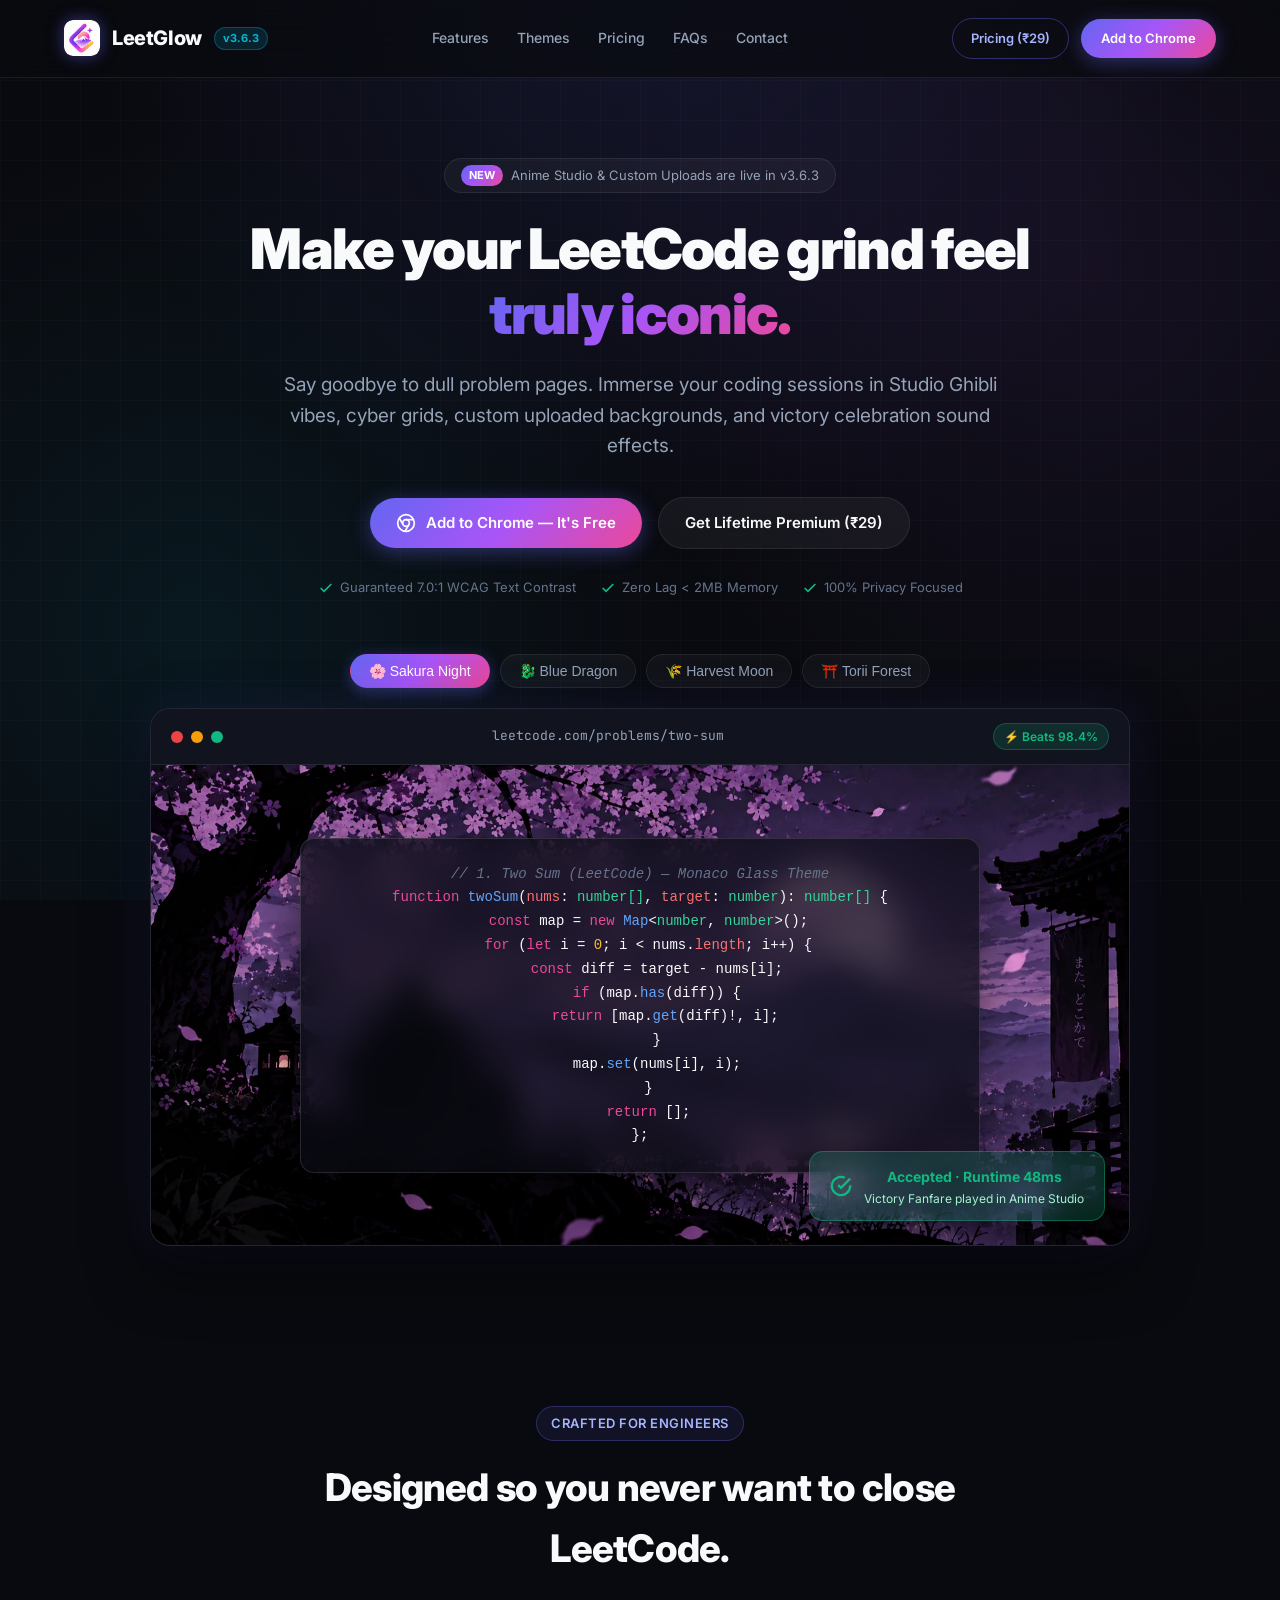
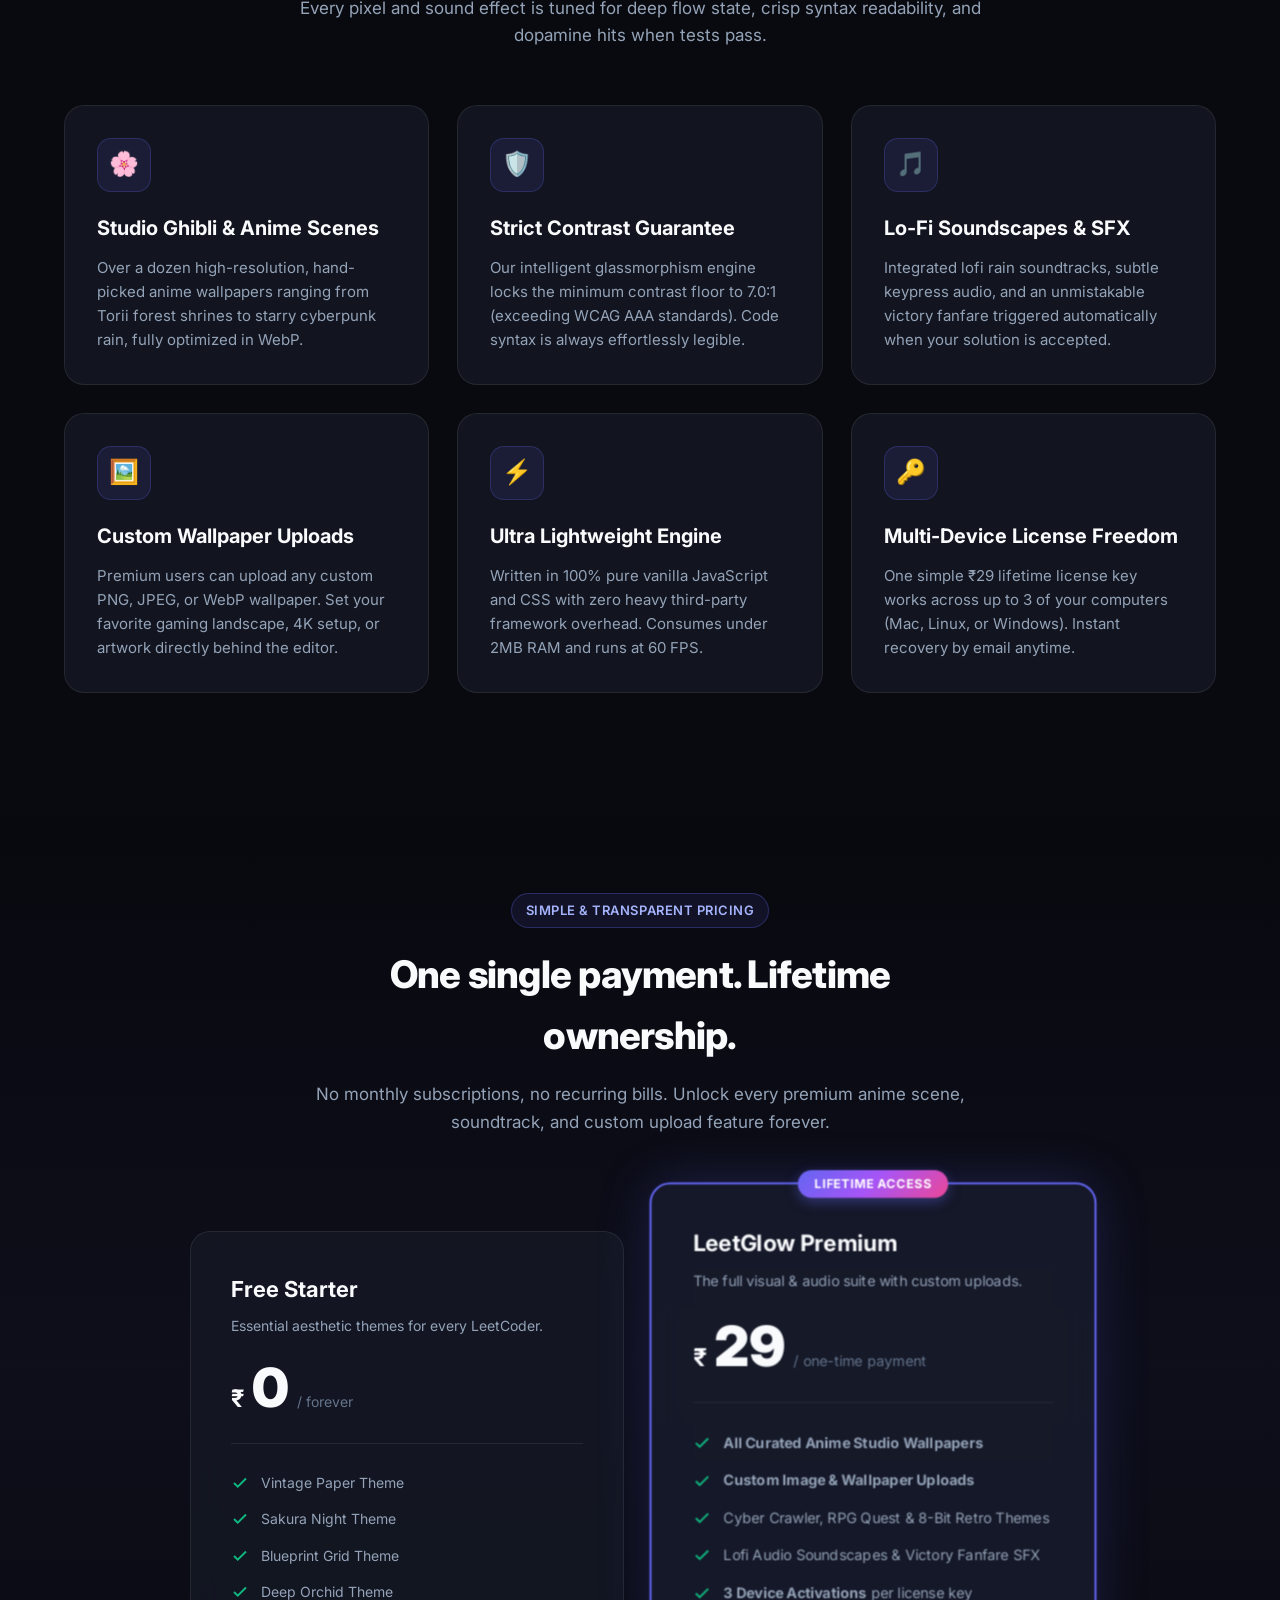
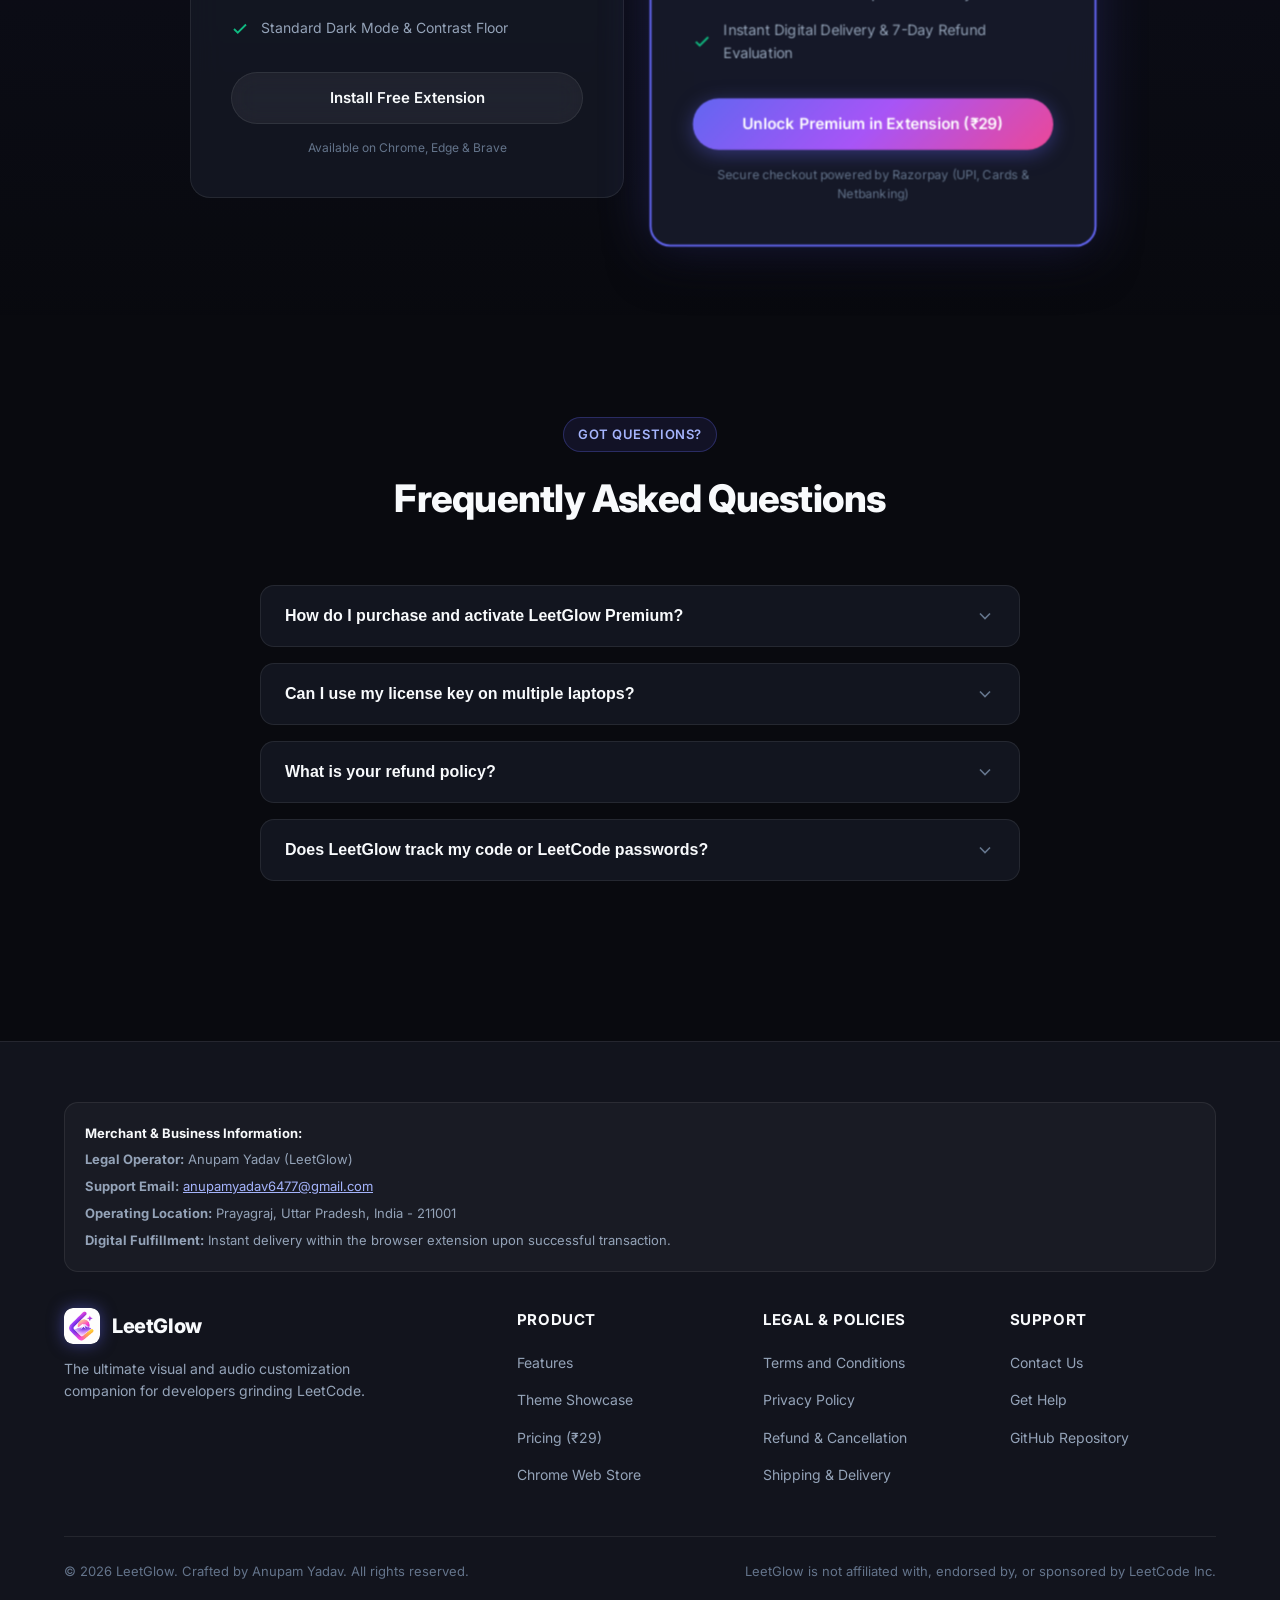
==== docs/index.html @ cf32027a "feat: add website landing page and legal policy documents for LeetGlow" ====
<!DOCTYPE html>
<html lang="en">
<head>
  <meta charset="UTF-8">
  <meta name="viewport" content="width=device-width, initial-scale=1.0">
  <title>LeetGlow — Custom Themes, Sound Effects & Backgrounds for LeetCode</title>
  <meta name="description" content="Transform your LeetCode problem solving with Studio Ghibli-inspired anime scenes, custom wallpapers, ambient lofi soundtracks, and victory celebration sound effects.">
  <meta name="keywords" content="LeetCode themes, LeetCode dark mode, LeetCode wallpapers, anime coding themes, LeetGlow">
  <link rel="icon" type="image/png" href="assets/icon128.png">
  <link rel="preconnect" href="https://fonts.googleapis.com">
  <link rel="preconnect" href="https://fonts.gstatic.com" crossorigin>
  <link href="https://fonts.googleapis.com/css2?family=Inter:wght@400;500;600;700;800;900&family=JetBrains+Mono:wght@400;500;600&display=swap" rel="stylesheet">
  <link rel="stylesheet" href="style.css">
</head>
<body>

  <!-- Navigation Bar -->
  <header class="navbar">
    <div class="container">
      <a href="index.html" class="nav-brand">
        <img src="assets/icon128.png" alt="LeetGlow Logo" class="nav-logo">
        <span class="nav-title">LeetGlow</span>
        <span class="nav-badge">v3.6.3</span>
      </a>

      <nav class="nav-links">
        <a href="#features" class="nav-link">Features</a>
        <a href="#themes" class="nav-link">Themes</a>
        <a href="#pricing" class="nav-link">Pricing</a>
        <a href="#faq" class="nav-link">FAQs</a>
        <a href="contact.html" class="nav-link">Contact</a>
      </nav>

      <div class="nav-actions">
        <a href="#pricing" class="btn btn-outline" style="padding: 9px 18px; font-size: 13px;">Pricing (₹29)</a>
        <a href="https://chrome.google.com/webstore" target="_blank" class="btn btn-primary" style="padding: 9px 20px; font-size: 13px;">Add to Chrome</a>
      </div>
    </div>
  </header>

  <!-- Hero Section -->
  <section class="hero">
    <div class="container">
      <div class="hero-pill">
        <span class="hero-pill-badge">NEW</span>
        <span>Anime Studio & Custom Uploads are live in v3.6.3</span>
      </div>

      <h1 class="hero-title">
        Make your LeetCode grind feel <span class="gradient-text">truly iconic.</span>
      </h1>

      <p class="hero-desc">
        Say goodbye to dull problem pages. Immerse your coding sessions in Studio Ghibli vibes, cyber grids, custom uploaded backgrounds, and victory celebration sound effects.
      </p>

      <div class="hero-cta">
        <a href="https://chrome.google.com/webstore" target="_blank" class="btn btn-primary">
          <svg width="20" height="20" viewBox="0 0 24 24" fill="none" stroke="currentColor" stroke-width="2"><circle cx="12" cy="12" r="10"/><circle cx="12" cy="12" r="4"/><line x1="21.17" y1="8" x2="12" y2="8"/><line x1="3.95" y1="6.06" x2="8.54" y2="14"/><line x1="10.88" y1="21.94" x2="15.46" y2="14"/></svg>
          Add to Chrome — It's Free
        </a>
        <a href="#pricing" class="btn btn-secondary">
          Get Lifetime Premium (₹29)
        </a>
      </div>

      <div class="hero-guarantee">
        <span>
          <svg width="16" height="16" viewBox="0 0 24 24" fill="none" stroke="currentColor" stroke-width="2.5"><polyline points="20 6 9 17 4 12"/></svg>
          Guaranteed 7.0:1 WCAG Text Contrast
        </span>
        <span>
          <svg width="16" height="16" viewBox="0 0 24 24" fill="none" stroke="currentColor" stroke-width="2.5"><polyline points="20 6 9 17 4 12"/></svg>
          Zero Lag &lt; 2MB Memory
        </span>
        <span>
          <svg width="16" height="16" viewBox="0 0 24 24" fill="none" stroke="currentColor" stroke-width="2.5"><polyline points="20 6 9 17 4 12"/></svg>
          100% Privacy Focused
        </span>
      </div>

      <!-- Interactive Mockup Preview -->
      <div class="preview-showcase" id="themes">
        <div class="preview-switcher">
          <button class="theme-pill-btn active" data-theme="sakura">🌸 Sakura Night</button>
          <button class="theme-pill-btn" data-theme="blue-dragon">🐉 Blue Dragon</button>
          <button class="theme-pill-btn" data-theme="harvest">🌾 Harvest Moon</button>
          <button class="theme-pill-btn" data-theme="torii">⛩️ Torii Forest</button>
        </div>

        <div class="preview-window">
          <div class="window-header">
            <div class="window-dots">
              <span class="window-dot dot-red"></span>
              <span class="window-dot dot-yellow"></span>
              <span class="window-dot dot-green"></span>
            </div>
            <div class="window-title">
              <span>leetcode.com/problems/two-sum</span>
            </div>
            <div class="window-badge">
              ⚡ Beats 98.4%
            </div>
          </div>

          <div class="window-stage" id="previewStage">
            <div class="window-glass-editor">
              <pre><code><span class="code-comment">// 1. Two Sum (LeetCode) — Monaco Glass Theme</span>
<span class="code-keyword">function</span> <span class="code-func">twoSum</span>(<span class="code-var">nums</span>: <span class="code-type">number[]</span>, <span class="code-var">target</span>: <span class="code-type">number</span>): <span class="code-type">number[]</span> {
  <span class="code-keyword">const</span> map = <span class="code-keyword">new</span> <span class="code-func">Map</span>&lt;<span class="code-type">number</span>, <span class="code-type">number</span>&gt;();
  <span class="code-keyword">for</span> (<span class="code-keyword">let</span> i = <span class="code-num">0</span>; i &lt; nums.<span class="code-var">length</span>; i++) {
    <span class="code-keyword">const</span> diff = target - nums[i];
    <span class="code-keyword">if</span> (map.<span class="code-func">has</span>(diff)) {
      <span class="code-keyword">return</span> [map.<span class="code-func">get</span>(diff)!, i];
    }
    map.<span class="code-func">set</span>(nums[i], i);
  }
  <span class="code-keyword">return</span> [];
};</code></pre>
            </div>

            <div class="submission-toast">
              <svg width="22" height="22" viewBox="0 0 24 24" fill="none" stroke="#10b981" stroke-width="2.5"><path d="M22 11.08V12a10 10 0 1 1-5.93-9.14"/><polyline points="22 4 12 14.01 9 11.01"/></svg>
              <div>
                <strong style="color: #10b981; font-size: 14px;">Accepted · Runtime 48ms</strong>
                <p style="font-size: 12px; color: #a7f3d0; margin: 0;">Victory Fanfare played in Anime Studio</p>
              </div>
            </div>
          </div>
        </div>
      </div>
    </div>
  </section>

  <!-- Features Grid -->
  <section class="features-section" id="features">
    <div class="container">
      <div class="section-header">
        <span class="section-tag">Crafted For Engineers</span>
        <h2 class="section-title">Designed so you never want to close LeetCode.</h2>
        <p class="section-subtitle">Every pixel and sound effect is tuned for deep flow state, crisp syntax readability, and dopamine hits when tests pass.</p>
      </div>

      <div class="features-grid">
        <div class="feature-card">
          <div class="feature-icon-wrapper">🌸</div>
          <h3 class="feature-title">Studio Ghibli & Anime Scenes</h3>
          <p class="feature-desc">Over a dozen high-resolution, hand-picked anime wallpapers ranging from Torii forest shrines to starry cyberpunk rain, fully optimized in WebP.</p>
        </div>

        <div class="feature-card">
          <div class="feature-icon-wrapper">🛡️</div>
          <h3 class="feature-title">Strict Contrast Guarantee</h3>
          <p class="feature-desc">Our intelligent glassmorphism engine locks the minimum contrast floor to 7.0:1 (exceeding WCAG AAA standards). Code syntax is always effortlessly legible.</p>
        </div>

        <div class="feature-card">
          <div class="feature-icon-wrapper">🎵</div>
          <h3 class="feature-title">Lo-Fi Soundscapes & SFX</h3>
          <p class="feature-desc">Integrated lofi rain soundtracks, subtle keypress audio, and an unmistakable victory fanfare triggered automatically when your solution is accepted.</p>
        </div>

        <div class="feature-card">
          <div class="feature-icon-wrapper">🖼️</div>
          <h3 class="feature-title">Custom Wallpaper Uploads</h3>
          <p class="feature-desc">Premium users can upload any custom PNG, JPEG, or WebP wallpaper. Set your favorite gaming landscape, 4K setup, or artwork directly behind the editor.</p>
        </div>

        <div class="feature-card">
          <div class="feature-icon-wrapper">⚡</div>
          <h3 class="feature-title">Ultra Lightweight Engine</h3>
          <p class="feature-desc">Written in 100% pure vanilla JavaScript and CSS with zero heavy third-party framework overhead. Consumes under 2MB RAM and runs at 60 FPS.</p>
        </div>

        <div class="feature-card">
          <div class="feature-icon-wrapper">🔑</div>
          <h3 class="feature-title">Multi-Device License Freedom</h3>
          <p class="feature-desc">One simple ₹29 lifetime license key works across up to 3 of your computers (Mac, Linux, or Windows). Instant recovery by email anytime.</p>
        </div>
      </div>
    </div>
  </section>

  <!-- Pricing Section (Razorpay Compliant) -->
  <section class="pricing-section" id="pricing">
    <div class="container">
      <div class="section-header">
        <span class="section-tag">Simple & Transparent Pricing</span>
        <h2 class="section-title">One single payment. Lifetime ownership.</h2>
        <p class="section-subtitle">No monthly subscriptions, no recurring bills. Unlock every premium anime scene, soundtrack, and custom upload feature forever.</p>
      </div>

      <div class="pricing-grid">
        <!-- Free Starter Card -->
        <div class="pricing-card">
          <h3 class="pricing-plan-name">Free Starter</h3>
          <p class="pricing-plan-desc">Essential aesthetic themes for every LeetCoder.</p>
          <div class="pricing-price-box">
            <span class="price-currency">₹</span>
            <span class="price-amount">0</span>
            <span class="price-period">/ forever</span>
          </div>

          <ul class="pricing-features-list">
            <li class="pricing-feature-item">
              <svg width="18" height="18" viewBox="0 0 24 24" fill="none" stroke="currentColor" stroke-width="2.5"><polyline points="20 6 9 17 4 12"/></svg>
              <span>Vintage Paper Theme</span>
            </li>
            <li class="pricing-feature-item">
              <svg width="18" height="18" viewBox="0 0 24 24" fill="none" stroke="currentColor" stroke-width="2.5"><polyline points="20 6 9 17 4 12"/></svg>
              <span>Sakura Night Theme</span>
            </li>
            <li class="pricing-feature-item">
              <svg width="18" height="18" viewBox="0 0 24 24" fill="none" stroke="currentColor" stroke-width="2.5"><polyline points="20 6 9 17 4 12"/></svg>
              <span>Blueprint Grid Theme</span>
            </li>
            <li class="pricing-feature-item">
              <svg width="18" height="18" viewBox="0 0 24 24" fill="none" stroke="currentColor" stroke-width="2.5"><polyline points="20 6 9 17 4 12"/></svg>
              <span>Deep Orchid Theme</span>
            </li>
            <li class="pricing-feature-item">
              <svg width="18" height="18" viewBox="0 0 24 24" fill="none" stroke="currentColor" stroke-width="2.5"><polyline points="20 6 9 17 4 12"/></svg>
              <span>Standard Dark Mode & Contrast Floor</span>
            </li>
          </ul>

          <a href="https://chrome.google.com/webstore" target="_blank" class="btn btn-secondary">Install Free Extension</a>
          <p class="pricing-micro-note">Available on Chrome, Edge & Brave</p>
        </div>

        <!-- Premium Lifetime Card -->
        <div class="pricing-card featured">
          <span class="pricing-badge">LIFETIME ACCESS</span>
          <h3 class="pricing-plan-name">LeetGlow Premium</h3>
          <p class="pricing-plan-desc">The full visual & audio suite with custom uploads.</p>
          <div class="pricing-price-box">
            <span class="price-currency">₹</span>
            <span class="price-amount">29</span>
            <span class="price-period">/ one-time payment</span>
          </div>

          <ul class="pricing-features-list">
            <li class="pricing-feature-item">
              <svg width="18" height="18" viewBox="0 0 24 24" fill="none" stroke="currentColor" stroke-width="2.5"><polyline points="20 6 9 17 4 12"/></svg>
              <span><strong>All Curated Anime Studio Wallpapers</strong></span>
            </li>
            <li class="pricing-feature-item">
              <svg width="18" height="18" viewBox="0 0 24 24" fill="none" stroke="currentColor" stroke-width="2.5"><polyline points="20 6 9 17 4 12"/></svg>
              <span><strong>Custom Image & Wallpaper Uploads</strong></span>
            </li>
            <li class="pricing-feature-item">
              <svg width="18" height="18" viewBox="0 0 24 24" fill="none" stroke="currentColor" stroke-width="2.5"><polyline points="20 6 9 17 4 12"/></svg>
              <span>Cyber Crawler, RPG Quest & 8-Bit Retro Themes</span>
            </li>
            <li class="pricing-feature-item">
              <svg width="18" height="18" viewBox="0 0 24 24" fill="none" stroke="currentColor" stroke-width="2.5"><polyline points="20 6 9 17 4 12"/></svg>
              <span>Lofi Audio Soundscapes & Victory Fanfare SFX</span>
            </li>
            <li class="pricing-feature-item">
              <svg width="18" height="18" viewBox="0 0 24 24" fill="none" stroke="currentColor" stroke-width="2.5"><polyline points="20 6 9 17 4 12"/></svg>
              <span><strong>3 Device Activations</strong> per license key</span>
            </li>
            <li class="pricing-feature-item">
              <svg width="18" height="18" viewBox="0 0 24 24" fill="none" stroke="currentColor" stroke-width="2.5"><polyline points="20 6 9 17 4 12"/></svg>
              <span>Instant Digital Delivery & 7-Day Refund Evaluation</span>
            </li>
          </ul>

          <a href="https://chrome.google.com/webstore" target="_blank" class="btn btn-primary">
            Unlock Premium in Extension (₹29)
          </a>
          <p class="pricing-micro-note">Secure checkout powered by Razorpay (UPI, Cards & Netbanking)</p>
        </div>
      </div>
    </div>
  </section>

  <!-- FAQ Section -->
  <section class="faq-section" id="faq">
    <div class="container">
      <div class="section-header">
        <span class="section-tag">Got Questions?</span>
        <h2 class="section-title">Frequently Asked Questions</h2>
      </div>

      <div class="faq-list">
        <div class="faq-item">
          <button class="faq-question">
            <span>How do I purchase and activate LeetGlow Premium?</span>
            <svg class="faq-icon" width="20" height="20" viewBox="0 0 24 24" fill="none" stroke="currentColor" stroke-width="2"><polyline points="6 9 12 15 18 9"/></svg>
          </button>
          <div class="faq-answer">
            Simply install the free extension from the Chrome Web Store. Open the LeetGlow side panel on any LeetCode problem, click on Anime Studio or any locked wallpaper, and choose "Get Premium Access". You will complete a secure ₹29 Razorpay payment (UPI/Card) and your features will unlock instantly.
          </div>
        </div>

        <div class="faq-item">
          <button class="faq-question">
            <span>Can I use my license key on multiple laptops?</span>
            <svg class="faq-icon" width="20" height="20" viewBox="0 0 24 24" fill="none" stroke="currentColor" stroke-width="2"><polyline points="6 9 12 15 18 9"/></svg>
          </button>
          <div class="faq-answer">
            Yes! Every LeetGlow Premium license key is valid for up to 3 distinct devices (e.g., your personal MacBook, work laptop, and desktop computer). Enter your 16-character license key in the side panel to activate it immediately.
          </div>
        </div>

        <div class="faq-item">
          <button class="faq-question">
            <span>What is your refund policy?</span>
            <svg class="faq-icon" width="20" height="20" viewBox="0 0 24 24" fill="none" stroke="currentColor" stroke-width="2"><polyline points="6 9 12 15 18 9"/></svg>
          </button>
          <div class="faq-answer">
            Because LeetGlow delivers digital software access immediately upon purchase, sales are generally final. However, if you experience any technical bugs or verification issues that our team cannot resolve, we offer a 7-day refund evaluation window. Just email anupamyadav6477@gmail.com with your payment reference.
          </div>
        </div>

        <div class="faq-item">
          <button class="faq-question">
            <span>Does LeetGlow track my code or LeetCode passwords?</span>
            <svg class="faq-icon" width="20" height="20" viewBox="0 0 24 24" fill="none" stroke="currentColor" stroke-width="2"><polyline points="6 9 12 15 18 9"/></svg>
          </button>
          <div class="faq-answer">
            Never. LeetGlow operates with strict data minimization. We do not read, transmit, or record your code submissions, passwords, or personal browsing history. Your preferences and custom wallpapers stay strictly inside your local browser storage.
          </div>
        </div>
      </div>
    </div>
  </section>

  <!-- Footer (Razorpay & Legal Compliance) -->
  <footer class="footer">
    <div class="container">
      <!-- Merchant Information Box for Razorpay Inspection -->
      <div class="footer-merchant-box">
        <strong style="color: #f8fafc;">Merchant & Business Information:</strong>
        <span><strong>Legal Operator:</strong> Anupam Yadav (LeetGlow)</span>
        <span><strong>Support Email:</strong> <a href="mailto:anupamyadav6477@gmail.com" style="color: #a5b4fc;">anupamyadav6477@gmail.com</a></span>
        <span><strong>Operating Location:</strong> Prayagraj, Uttar Pradesh, India - 211001</span>
        <span><strong>Digital Fulfillment:</strong> Instant delivery within the browser extension upon successful transaction.</span>
      </div>

      <div class="footer-top">
        <div class="footer-brand">
          <div class="nav-brand">
            <img src="assets/icon128.png" alt="LeetGlow Logo" class="nav-logo">
            <span class="nav-title">LeetGlow</span>
          </div>
          <p>The ultimate visual and audio customization companion for developers grinding LeetCode.</p>
        </div>

        <div>
          <h4 class="footer-heading">Product</h4>
          <ul class="footer-links">
            <li><a href="#features" class="footer-link">Features</a></li>
            <li><a href="#themes" class="footer-link">Theme Showcase</a></li>
            <li><a href="#pricing" class="footer-link">Pricing (₹29)</a></li>
            <li><a href="https://chrome.google.com/webstore" class="footer-link" target="_blank">Chrome Web Store</a></li>
          </ul>
        </div>

        <div>
          <h4 class="footer-heading">Legal & Policies</h4>
          <ul class="footer-links">
            <li><a href="terms.html" class="footer-link">Terms and Conditions</a></li>
            <li><a href="privacy.html" class="footer-link">Privacy Policy</a></li>
            <li><a href="refunds.html" class="footer-link">Refund & Cancellation</a></li>
            <li><a href="refunds.html#shipping" class="footer-link">Shipping & Delivery</a></li>
          </ul>
        </div>

        <div>
          <h4 class="footer-heading">Support</h4>
          <ul class="footer-links">
            <li><a href="contact.html" class="footer-link">Contact Us</a></li>
            <li><a href="mailto:anupamyadav6477@gmail.com" class="footer-link">Get Help</a></li>
            <li><a href="https://github.com/the-insane-iconic/LeetGlow" class="footer-link" target="_blank">GitHub Repository</a></li>
          </ul>
        </div>
      </div>

      <div class="footer-bottom">
        <span>© 2026 LeetGlow. Crafted by Anupam Yadav. All rights reserved.</span>
        <span>LeetGlow is not affiliated with, endorsed by, or sponsored by LeetCode Inc.</span>
      </div>
    </div>
  </footer>

  <script src="script.js"></script>
</body>
</html>
---- docs/style.css ----
/* =============================================================================
   LeetGlow Official Landing Page Stylesheet
   Modern, ultra-premium dark aesthetic with glassmorphism and ambient glow
   ============================================================================= */

:root {
  --bg-primary: #090a0f;
  --bg-secondary: #12141d;
  --bg-card: rgba(22, 26, 38, 0.75);
  --bg-card-hover: rgba(28, 33, 49, 0.9);
  --bg-glass: rgba(18, 21, 32, 0.65);

  --border-subtle: rgba(255, 255, 255, 0.08);
  --border-hover: rgba(255, 255, 255, 0.2);
  --border-accent: rgba(99, 102, 241, 0.35);

  --accent-primary: #6366f1;
  --accent-primary-hover: #4f46e5;
  --accent-gradient: linear-gradient(135deg, #6366f1 0%, #a855f7 50%, #ec4899 100%);
  --accent-glow: 0 0 40px rgba(99, 102, 241, 0.35);

  --cyan-primary: #06b6d4;
  --emerald-primary: #10b981;
  --amber-primary: #f59e0b;

  --text-primary: #f8fafc;
  --text-secondary: #94a3b8;
  --text-muted: #64748b;

  --font-sans: 'Inter', -apple-system, BlinkMacSystemFont, "Segoe UI", Roboto, sans-serif;
  --font-mono: 'JetBrains Mono', ui-monospace, SFMono-Regular, Menlo, Monaco, monospace;

  --container-max: 1200px;
  --radius-sm: 8px;
  --radius-md: 14px;
  --radius-lg: 20px;
  --radius-pill: 9999px;
  --transition-smooth: all 0.25s cubic-bezier(0.16, 1, 0.3, 1);
}

/* Reset & Base */
*, *::before, *::after {
  box-sizing: border-box;
  margin: 0;
  padding: 0;
}

html {
  scroll-behavior: smooth;
  font-family: var(--font-sans);
  background-color: var(--bg-primary);
  color: var(--text-primary);
  line-height: 1.6;
  -webkit-font-smoothing: antialiased;
}

body {
  overflow-x: hidden;
  min-height: 100vh;
  position: relative;
  background-image: 
    radial-gradient(circle at 50% 0%, rgba(99, 102, 241, 0.12) 0%, transparent 50%),
    radial-gradient(circle at 85% 30%, rgba(168, 85, 247, 0.08) 0%, transparent 40%),
    radial-gradient(circle at 15% 70%, rgba(6, 182, 212, 0.08) 0%, transparent 40%);
  background-attachment: fixed;
}

/* Background grid noise */
body::before {
  content: "";
  position: fixed;
  inset: 0;
  background-image: 
    linear-gradient(rgba(255, 255, 255, 0.02) 1px, transparent 1px),
    linear-gradient(90deg, rgba(255, 255, 255, 0.02) 1px, transparent 1px);
  background-size: 40px 40px;
  pointer-events: none;
  z-index: 0;
}

.container {
  width: 100%;
  max-width: var(--container-max);
  margin-left: auto;
  margin-right: auto;
  padding-left: 24px;
  padding-right: 24px;
  position: relative;
  z-index: 1;
}

/* Typography Helpers */
.gradient-text {
  background: var(--accent-gradient);
  -webkit-background-clip: text;
  -webkit-text-fill-color: transparent;
  display: inline-block;
}

.section-tag {
  display: inline-flex;
  align-items: center;
  gap: 8px;
  padding: 6px 14px;
  border-radius: var(--radius-pill);
  background: rgba(99, 102, 241, 0.1);
  border: 1px solid rgba(99, 102, 241, 0.3);
  font-size: 13px;
  font-weight: 600;
  color: #a5b4fc;
  letter-spacing: 0.04em;
  text-transform: uppercase;
  margin-bottom: 16px;
}

.section-header {
  text-align: center;
  max-width: 700px;
  margin: 0 auto 56px auto;
}

.section-title {
  font-size: 38px;
  font-weight: 800;
  letter-spacing: -0.02em;
  margin-bottom: 16px;
  color: var(--text-primary);
}

.section-subtitle {
  font-size: 17px;
  color: var(--text-secondary);
  line-height: 1.6;
}

/* Buttons */
.btn {
  display: inline-flex;
  align-items: center;
  justify-content: center;
  gap: 10px;
  padding: 13px 26px;
  font-size: 15px;
  font-weight: 600;
  border-radius: var(--radius-pill);
  text-decoration: none;
  cursor: pointer;
  transition: var(--transition-smooth);
  border: none;
  white-space: nowrap;
}

.btn-primary {
  background: var(--accent-gradient);
  color: #ffffff;
  box-shadow: 0 4px 20px rgba(99, 102, 241, 0.4);
}

.btn-primary:hover {
  transform: translateY(-2px);
  box-shadow: 0 8px 30px rgba(99, 102, 241, 0.6);
}

.btn-secondary {
  background: rgba(255, 255, 255, 0.05);
  color: var(--text-primary);
  border: 1px solid var(--border-subtle);
  backdrop-filter: blur(12px);
}

.btn-secondary:hover {
  background: rgba(255, 255, 255, 0.1);
  border-color: var(--border-hover);
  transform: translateY(-2px);
}

.btn-outline {
  background: transparent;
  color: #a5b4fc;
  border: 1px solid rgba(99, 102, 241, 0.4);
}

.btn-outline:hover {
  background: rgba(99, 102, 241, 0.12);
  border-color: var(--accent-primary);
}

/* =============================================================================
   Navbar
   ============================================================================= */
.navbar {
  position: sticky;
  top: 0;
  width: 100%;
  z-index: 100;
  padding: 18px 0;
  background: rgba(9, 10, 15, 0.7);
  backdrop-filter: blur(18px);
  border-bottom: 1px solid var(--border-subtle);
  transition: var(--transition-smooth);
}

.navbar .container {
  display: flex;
  align-items: center;
  justify-content: space-between;
}

.nav-brand {
  display: flex;
  align-items: center;
  gap: 12px;
  text-decoration: none;
}

.nav-logo {
  width: 36px;
  height: 36px;
  border-radius: 9px;
  object-fit: cover;
  box-shadow: 0 0 16px rgba(99, 102, 241, 0.5);
}

.nav-title {
  font-size: 20px;
  font-weight: 800;
  color: var(--text-primary);
  letter-spacing: -0.02em;
}

.nav-badge {
  font-size: 11px;
  font-weight: 700;
  padding: 2px 8px;
  border-radius: var(--radius-pill);
  background: rgba(6, 182, 212, 0.15);
  color: var(--cyan-primary);
  border: 1px solid rgba(6, 182, 212, 0.3);
}

.nav-links {
  display: flex;
  align-items: center;
  gap: 28px;
  list-style: none;
}

.nav-link {
  color: var(--text-secondary);
  text-decoration: none;
  font-size: 14px;
  font-weight: 500;
  transition: var(--transition-smooth);
}

.nav-link:hover {
  color: var(--text-primary);
}

.nav-actions {
  display: flex;
  align-items: center;
  gap: 12px;
}

/* =============================================================================
   Hero Section
   ============================================================================= */
.hero {
  padding: 80px 0 60px 0;
  text-align: center;
  position: relative;
}

.hero-pill {
  display: inline-flex;
  align-items: center;
  gap: 8px;
  padding: 6px 16px;
  border-radius: var(--radius-pill);
  background: rgba(255, 255, 255, 0.04);
  border: 1px solid var(--border-subtle);
  font-size: 13px;
  color: var(--text-secondary);
  margin-bottom: 24px;
}

.hero-pill-badge {
  background: var(--accent-gradient);
  color: white;
  font-size: 11px;
  font-weight: 700;
  padding: 2px 8px;
  border-radius: var(--radius-pill);
}

.hero-title {
  font-size: 56px;
  font-weight: 900;
  line-height: 1.15;
  letter-spacing: -0.03em;
  margin-bottom: 24px;
  max-width: 900px;
  margin-left: auto;
  margin-right: auto;
}

.hero-desc {
  font-size: 19px;
  color: var(--text-secondary);
  line-height: 1.6;
  max-width: 720px;
  margin: 0 auto 36px auto;
}

.hero-cta {
  display: flex;
  align-items: center;
  justify-content: center;
  gap: 16px;
  margin-bottom: 28px;
  flex-wrap: wrap;
}

.hero-guarantee {
  display: flex;
  align-items: center;
  justify-content: center;
  gap: 24px;
  font-size: 13px;
  color: var(--text-muted);
}

.hero-guarantee span {
  display: flex;
  align-items: center;
  gap: 6px;
}

.hero-guarantee svg {
  color: var(--emerald-primary);
}

/* =============================================================================
   Interactive Preview Showcase
   ============================================================================= */
.preview-showcase {
  margin-top: 56px;
  position: relative;
}

.preview-switcher {
  display: flex;
  align-items: center;
  justify-content: center;
  gap: 10px;
  margin-bottom: 20px;
  flex-wrap: wrap;
}

.theme-pill-btn {
  padding: 8px 18px;
  border-radius: var(--radius-pill);
  background: rgba(255, 255, 255, 0.04);
  border: 1px solid var(--border-subtle);
  color: var(--text-secondary);
  font-size: 14px;
  font-weight: 500;
  cursor: pointer;
  transition: var(--transition-smooth);
}

.theme-pill-btn:hover {
  background: rgba(255, 255, 255, 0.08);
  color: var(--text-primary);
}

.theme-pill-btn.active {
  background: var(--accent-gradient);
  border-color: transparent;
  color: #ffffff;
  box-shadow: 0 4px 16px rgba(99, 102, 241, 0.4);
}

.preview-window {
  position: relative;
  width: 100%;
  max-width: 980px;
  margin: 0 auto;
  border-radius: var(--radius-lg);
  border: 1px solid var(--border-subtle);
  background: #111420;
  box-shadow: 0 24px 60px rgba(0, 0, 0, 0.6), 0 0 50px rgba(99, 102, 241, 0.15);
  overflow: hidden;
  transition: var(--transition-smooth);
}

.window-header {
  display: flex;
  align-items: center;
  justify-content: space-between;
  padding: 14px 20px;
  background: rgba(18, 21, 32, 0.85);
  backdrop-filter: blur(12px);
  border-bottom: 1px solid var(--border-subtle);
}

.window-dots {
  display: flex;
  align-items: center;
  gap: 8px;
}

.window-dot {
  width: 12px;
  height: 12px;
  border-radius: 50%;
}

.dot-red { background: #ef4444; }
.dot-yellow { background: #f59e0b; }
.dot-green { background: #10b981; }

.window-title {
  font-family: var(--font-mono);
  font-size: 13px;
  color: var(--text-secondary);
  display: flex;
  align-items: center;
  gap: 8px;
}

.window-badge {
  font-size: 12px;
  font-weight: 600;
  padding: 3px 10px;
  border-radius: var(--radius-pill);
  background: rgba(16, 185, 129, 0.15);
  color: var(--emerald-primary);
  border: 1px solid rgba(16, 185, 129, 0.3);
}

.window-stage {
  position: relative;
  height: 480px;
  background-size: cover;
  background-position: center;
  transition: background-image 0.4s ease-in-out;
  display: flex;
  align-items: center;
  justify-content: center;
  padding: 24px;
}

.window-glass-editor {
  width: 100%;
  max-width: 680px;
  background: rgba(10, 12, 20, 0.72);
  backdrop-filter: blur(16px);
  border: 1px solid rgba(255, 255, 255, 0.12);
  border-radius: var(--radius-md);
  box-shadow: 0 16px 40px rgba(0, 0, 0, 0.5);
  padding: 24px;
  font-family: var(--font-mono);
  font-size: 14px;
  line-height: 1.7;
}

.code-keyword { color: #ec4899; }
.code-func { color: #60a5fa; }
.code-var { color: #f87171; }
.code-type { color: #34d399; }
.code-num { color: #fbbf24; }
.code-comment { color: #64748b; font-style: italic; }

.submission-toast {
  position: absolute;
  bottom: 24px;
  right: 24px;
  display: flex;
  align-items: center;
  gap: 12px;
  padding: 12px 20px;
  background: rgba(16, 185, 129, 0.2);
  border: 1px solid rgba(16, 185, 129, 0.4);
  backdrop-filter: blur(16px);
  border-radius: var(--radius-md);
  box-shadow: 0 10px 30px rgba(0, 0, 0, 0.4);
  animation: bounce 2s infinite ease-in-out;
}

@keyframes bounce {
  0%, 100% { transform: translateY(0); }
  50% { transform: translateY(-6px); }
}

/* =============================================================================
   Features Section
   ============================================================================= */
.features-section {
  padding: 100px 0;
}

.features-grid {
  display: grid;
  grid-template-columns: repeat(auto-fit, minmax(340px, 1fr));
  gap: 28px;
}

.feature-card {
  padding: 32px;
  border-radius: var(--radius-lg);
  background: var(--bg-card);
  border: 1px solid var(--border-subtle);
  backdrop-filter: blur(12px);
  transition: var(--transition-smooth);
  position: relative;
  overflow: hidden;
}

.feature-card:hover {
  transform: translateY(-4px);
  border-color: var(--border-hover);
  background: var(--bg-card-hover);
  box-shadow: 0 16px 36px rgba(0, 0, 0, 0.4);
}

.feature-icon-wrapper {
  width: 54px;
  height: 54px;
  border-radius: var(--radius-md);
  background: rgba(99, 102, 241, 0.1);
  border: 1px solid rgba(99, 102, 241, 0.25);
  display: flex;
  align-items: center;
  justify-content: center;
  margin-bottom: 20px;
  font-size: 24px;
  color: #a5b4fc;
}

.feature-title {
  font-size: 20px;
  font-weight: 700;
  margin-bottom: 12px;
  color: var(--text-primary);
}

.feature-desc {
  font-size: 15px;
  color: var(--text-secondary);
  line-height: 1.6;
}

/* =============================================================================
   Pricing Section (Mandatory for Razorpay Compliance)
   ============================================================================= */
.pricing-section {
  padding: 100px 0;
  background: linear-gradient(180deg, transparent 0%, rgba(99, 102, 241, 0.05) 50%, transparent 100%);
  position: relative;
}

.pricing-grid {
  display: grid;
  grid-template-columns: repeat(auto-fit, minmax(320px, 1fr));
  gap: 32px;
  max-width: 900px;
  margin: 0 auto;
  align-items: center;
}

.pricing-card {
  border-radius: var(--radius-lg);
  padding: 40px;
  background: var(--bg-card);
  border: 1px solid var(--border-subtle);
  backdrop-filter: blur(16px);
  position: relative;
  transition: var(--transition-smooth);
}

.pricing-card.featured {
  border: 2px solid var(--accent-primary);
  box-shadow: 0 0 50px rgba(99, 102, 241, 0.25), 0 20px 40px rgba(0, 0, 0, 0.5);
  background: rgba(24, 28, 44, 0.85);
  transform: scale(1.03);
}

.pricing-badge {
  position: absolute;
  top: -14px;
  left: 50%;
  transform: translateX(-50%);
  padding: 4px 16px;
  border-radius: var(--radius-pill);
  background: var(--accent-gradient);
  color: white;
  font-size: 12px;
  font-weight: 700;
  text-transform: uppercase;
  letter-spacing: 0.05em;
  box-shadow: 0 4px 12px rgba(99, 102, 241, 0.4);
}

.pricing-plan-name {
  font-size: 22px;
  font-weight: 700;
  color: var(--text-primary);
  margin-bottom: 8px;
}

.pricing-plan-desc {
  font-size: 14px;
  color: var(--text-secondary);
  margin-bottom: 24px;
}

.pricing-price-box {
  display: flex;
  align-items: baseline;
  gap: 8px;
  margin-bottom: 28px;
  padding-bottom: 24px;
  border-bottom: 1px solid var(--border-subtle);
}

.price-currency {
  font-size: 24px;
  font-weight: 700;
  color: var(--text-primary);
}

.price-amount {
  font-size: 54px;
  font-weight: 900;
  color: var(--text-primary);
  line-height: 1;
}

.price-period {
  font-size: 14px;
  color: var(--text-muted);
}

.pricing-features-list {
  list-style: none;
  margin-bottom: 32px;
  display: flex;
  flex-direction: column;
  gap: 14px;
}

.pricing-feature-item {
  display: flex;
  align-items: center;
  gap: 12px;
  font-size: 14px;
  color: var(--text-secondary);
}

.pricing-feature-item svg {
  color: var(--emerald-primary);
  flex-shrink: 0;
}

.pricing-card .btn {
  width: 100%;
}

.pricing-micro-note {
  text-align: center;
  font-size: 12px;
  color: var(--text-muted);
  margin-top: 14px;
}

/* =============================================================================
   FAQ Section
   ============================================================================= */
.faq-section {
  padding: 80px 0;
}

.faq-list {
  max-width: 760px;
  margin: 0 auto;
  display: flex;
  flex-direction: column;
  gap: 16px;
}

.faq-item {
  border-radius: var(--radius-md);
  background: var(--bg-card);
  border: 1px solid var(--border-subtle);
  overflow: hidden;
  transition: var(--transition-smooth);
}

.faq-question {
  width: 100%;
  padding: 20px 24px;
  text-align: left;
  background: transparent;
  border: none;
  font-size: 16px;
  font-weight: 600;
  color: var(--text-primary);
  display: flex;
  align-items: center;
  justify-content: space-between;
  cursor: pointer;
}

.faq-icon {
  transition: transform 0.25s ease;
  color: var(--text-muted);
}

.faq-item.active .faq-icon {
  transform: rotate(180deg);
  color: var(--accent-primary);
}

.faq-answer {
  max-height: 0;
  overflow: hidden;
  transition: max-height 0.3s ease-out, padding 0.3s ease;
  padding: 0 24px;
  font-size: 15px;
  color: var(--text-secondary);
  line-height: 1.6;
}

.faq-item.active .faq-answer {
  max-height: 250px;
  padding-bottom: 20px;
}

/* =============================================================================
   Footer & Legal Compliance Hub (Razorpay Mandated)
   ============================================================================= */
.footer {
  background: var(--bg-secondary);
  border-top: 1px solid var(--border-subtle);
  padding: 60px 0 30px 0;
  margin-top: 80px;
}

.footer-top {
  display: grid;
  grid-template-columns: 2fr 1fr 1fr 1fr;
  gap: 40px;
  margin-bottom: 48px;
}

.footer-brand p {
  font-size: 14px;
  color: var(--text-secondary);
  margin-top: 14px;
  max-width: 340px;
  line-height: 1.6;
}

.footer-heading {
  font-size: 15px;
  font-weight: 700;
  color: var(--text-primary);
  margin-bottom: 18px;
  text-transform: uppercase;
  letter-spacing: 0.04em;
}

.footer-links {
  list-style: none;
  display: flex;
  flex-direction: column;
  gap: 12px;
}

.footer-link {
  font-size: 14px;
  color: var(--text-secondary);
  text-decoration: none;
  transition: var(--transition-smooth);
}

.footer-link:hover {
  color: var(--text-primary);
  transform: translateX(2px);
}

.footer-merchant-box {
  padding: 20px;
  border-radius: var(--radius-md);
  background: rgba(255, 255, 255, 0.03);
  border: 1px solid var(--border-subtle);
  margin-bottom: 36px;
  font-size: 13px;
  color: var(--text-secondary);
  display: flex;
  flex-direction: column;
  gap: 6px;
}

.footer-bottom {
  display: flex;
  align-items: center;
  justify-content: space-between;
  padding-top: 24px;
  border-top: 1px solid var(--border-subtle);
  font-size: 13px;
  color: var(--text-muted);
  flex-wrap: wrap;
  gap: 16px;
}

/* =============================================================================
   Legal Document Subpages (Privacy, Terms, Refunds)
   ============================================================================= */
.legal-container {
  max-width: 860px;
  margin: 60px auto;
  padding: 48px;
  background: var(--bg-card);
  border: 1px solid var(--border-subtle);
  border-radius: var(--radius-lg);
  backdrop-filter: blur(16px);
}

.legal-header {
  border-bottom: 1px solid var(--border-subtle);
  padding-bottom: 24px;
  margin-bottom: 32px;
}

.legal-title {
  font-size: 32px;
  font-weight: 800;
  margin-bottom: 10px;
}

.legal-meta {
  font-size: 14px;
  color: var(--text-muted);
}

.legal-content h2 {
  font-size: 22px;
  font-weight: 700;
  margin: 28px 0 14px 0;
  color: var(--text-primary);
}

.legal-content p, .legal-content li {
  font-size: 15px;
  color: var(--text-secondary);
  line-height: 1.7;
  margin-bottom: 14px;
}

.legal-content ul {
  padding-left: 24px;
  margin-bottom: 18px;
}

.back-link {
  display: inline-flex;
  align-items: center;
  gap: 8px;
  color: var(--accent-primary);
  text-decoration: none;
  font-size: 14px;
  font-weight: 600;
  margin-bottom: 24px;
}

.back-link:hover {
  text-decoration: underline;
}

/* Responsive */
@media (max-width: 900px) {
  .hero-title { font-size: 40px; }
  .footer-top { grid-template-columns: 1fr 1fr; }
  .window-stage { height: 380px; }
  .pricing-card.featured { transform: none; }
}

@media (max-width: 640px) {
  .hero-title { font-size: 32px; }
  .hero-desc { font-size: 16px; }
  .nav-links { display: none; }
  .footer-top { grid-template-columns: 1fr; }
  .window-glass-editor { padding: 14px; font-size: 12px; }
  .legal-container { padding: 24px; margin: 24px auto; }
}
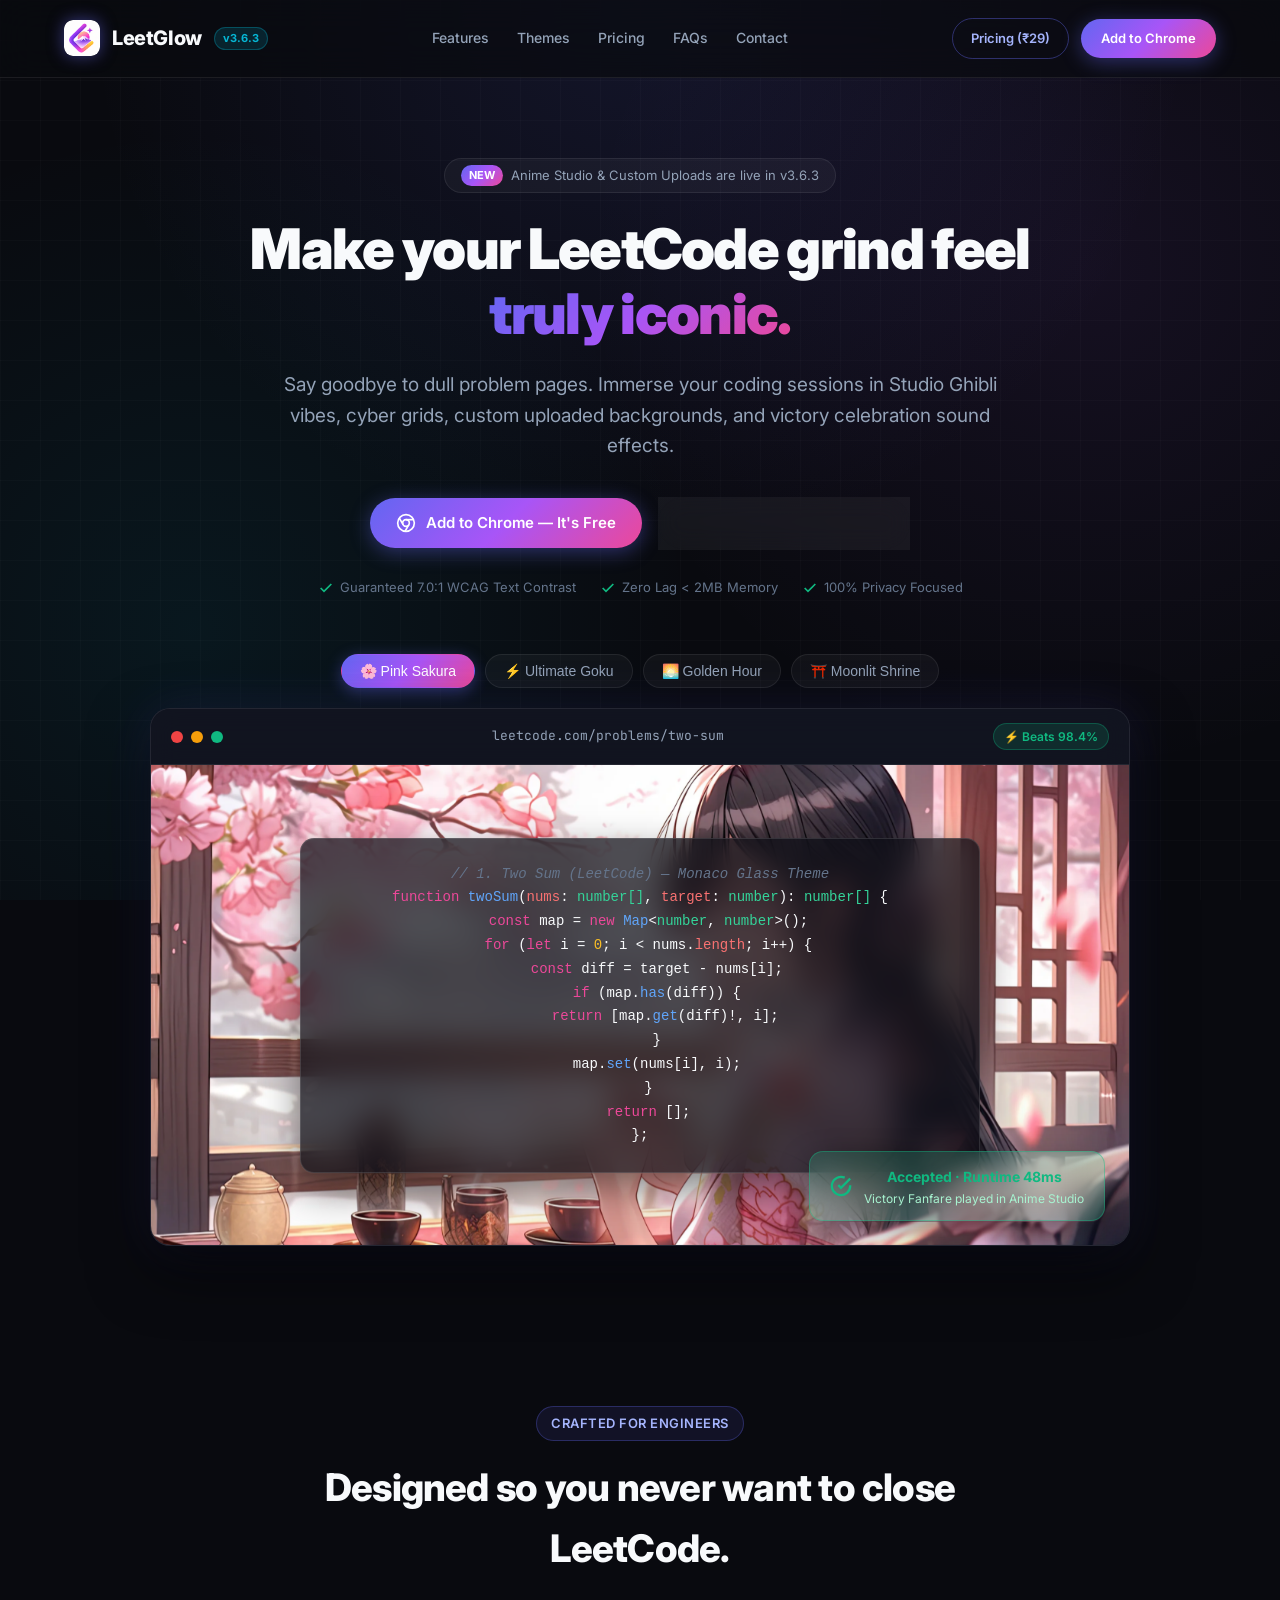
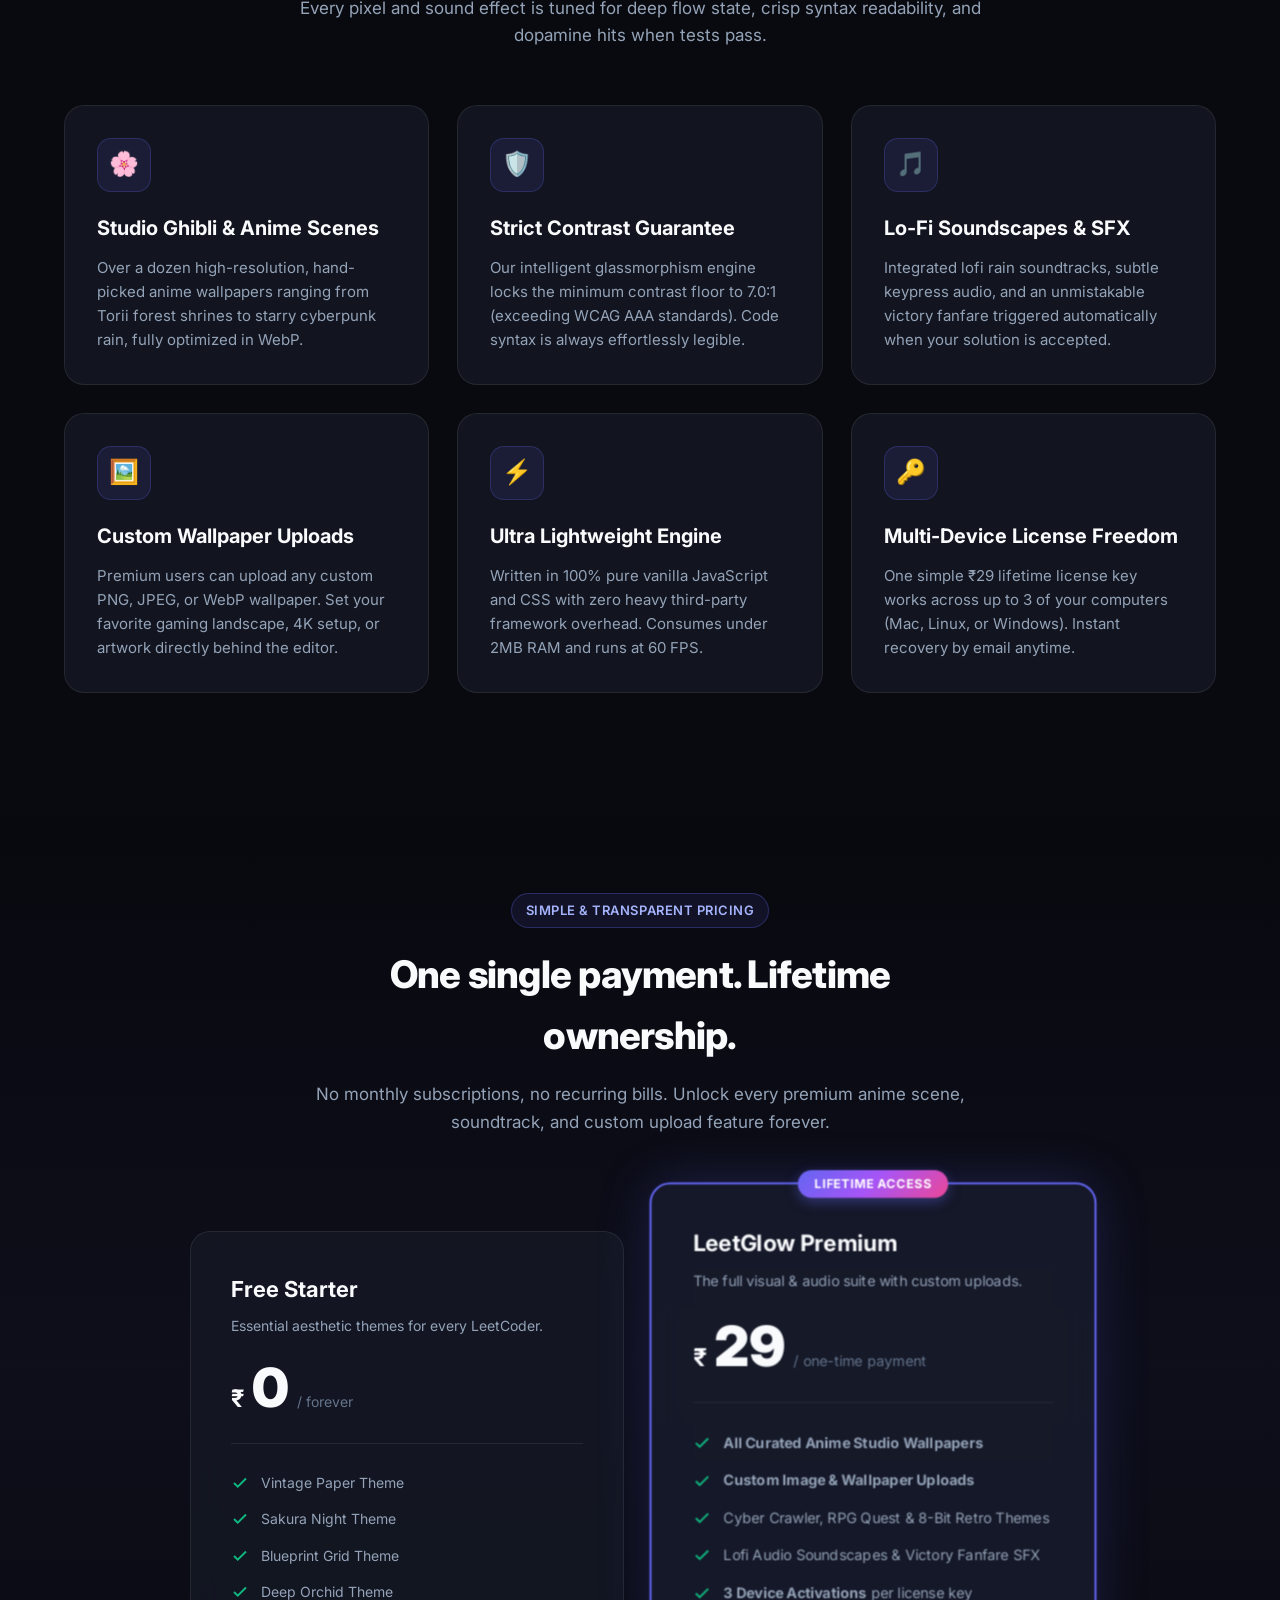
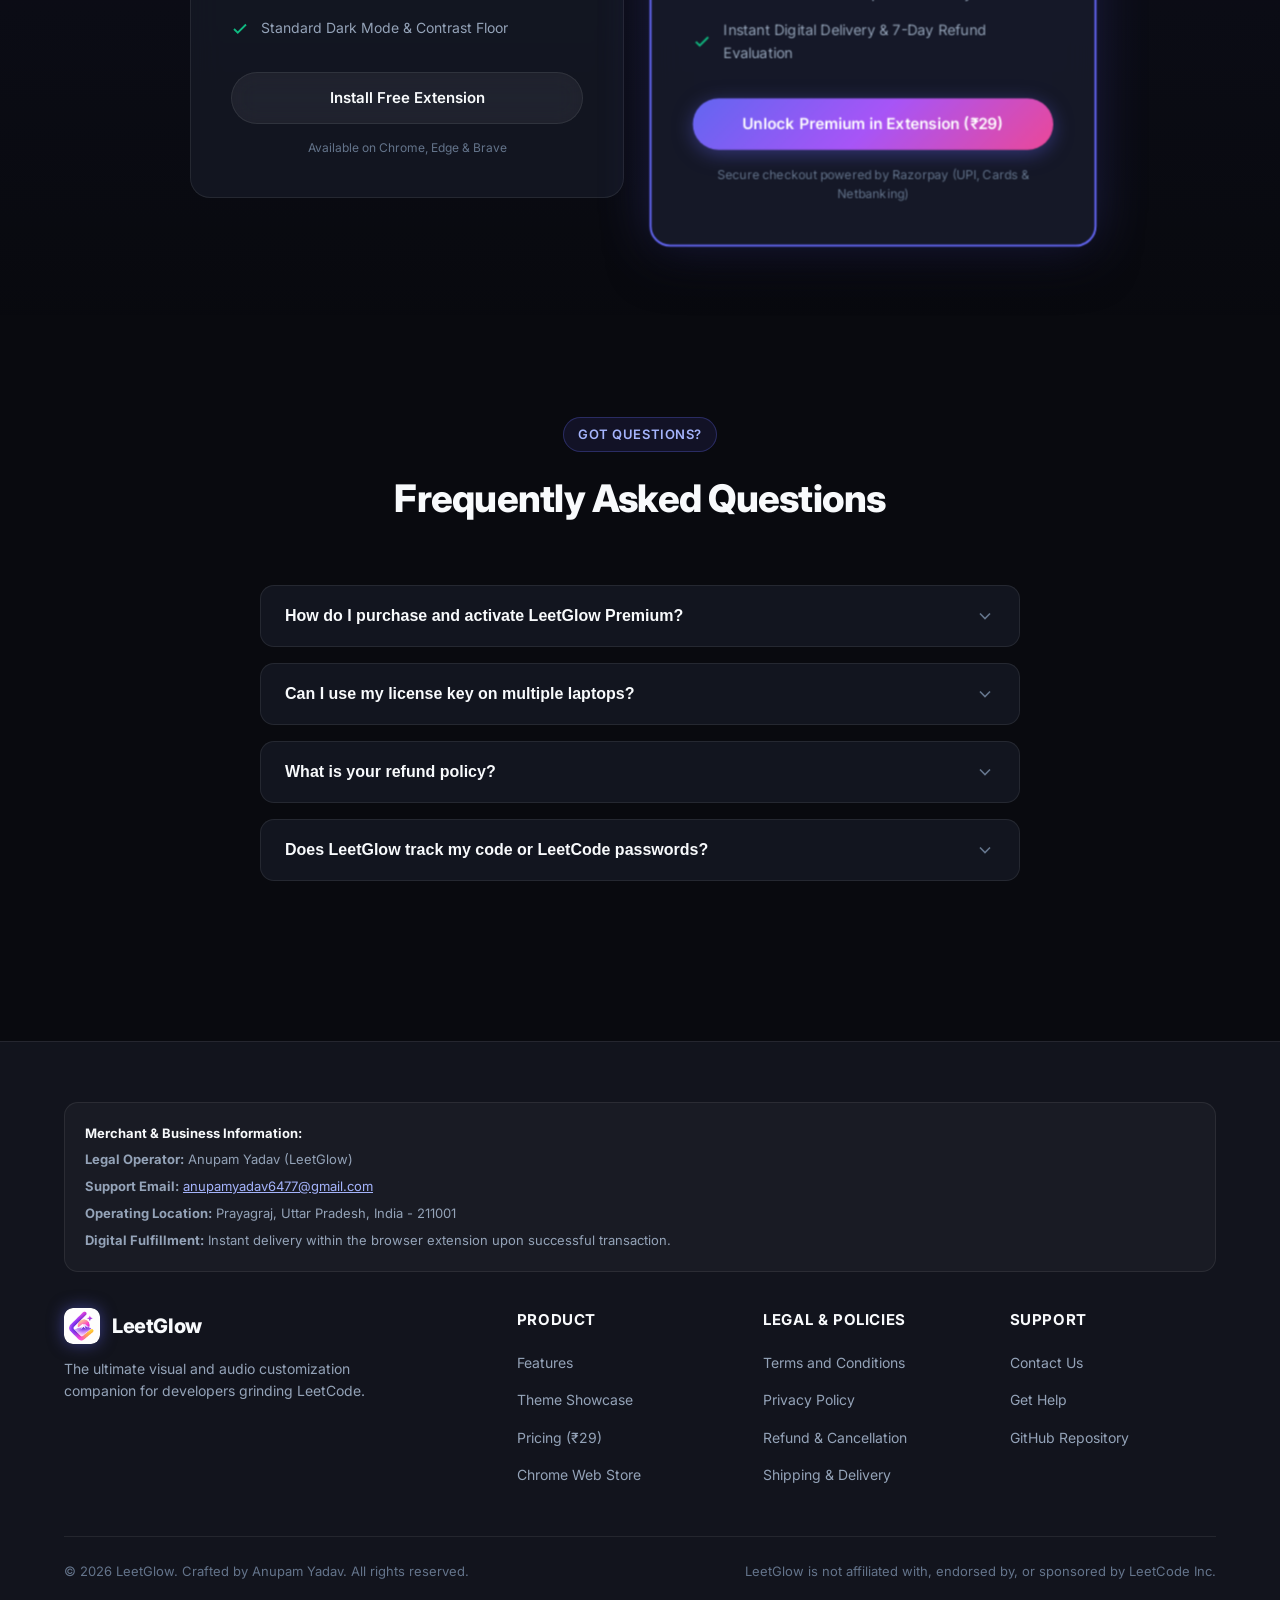
==== commit a8adc6aa: "refactor: update anime themes and assets in landing page and extension package" ====
--- a/docs/index.html
+++ b/docs/index.html
@@ -82,10 +82,10 @@
       <!-- Interactive Mockup Preview -->
       <div class="preview-showcase" id="themes">
         <div class="preview-switcher">
-          <button class="theme-pill-btn active" data-theme="sakura">🌸 Sakura Night</button>
-          <button class="theme-pill-btn" data-theme="blue-dragon">🐉 Blue Dragon</button>
-          <button class="theme-pill-btn" data-theme="harvest">🌾 Harvest Moon</button>
-          <button class="theme-pill-btn" data-theme="torii">⛩️ Torii Forest</button>
+          <button class="theme-pill-btn active" data-theme="blue-dragon">🌸 Pink Sakura</button>
+          <button class="theme-pill-btn" data-theme="harvest">⚡ Ultimate Goku</button>
+          <button class="theme-pill-btn" data-theme="golden-hour">🌅 Golden Hour</button>
+          <button class="theme-pill-btn" data-theme="moonlit-shrine">⛩️ Moonlit Shrine</button>
         </div>
 
         <div class="preview-window">
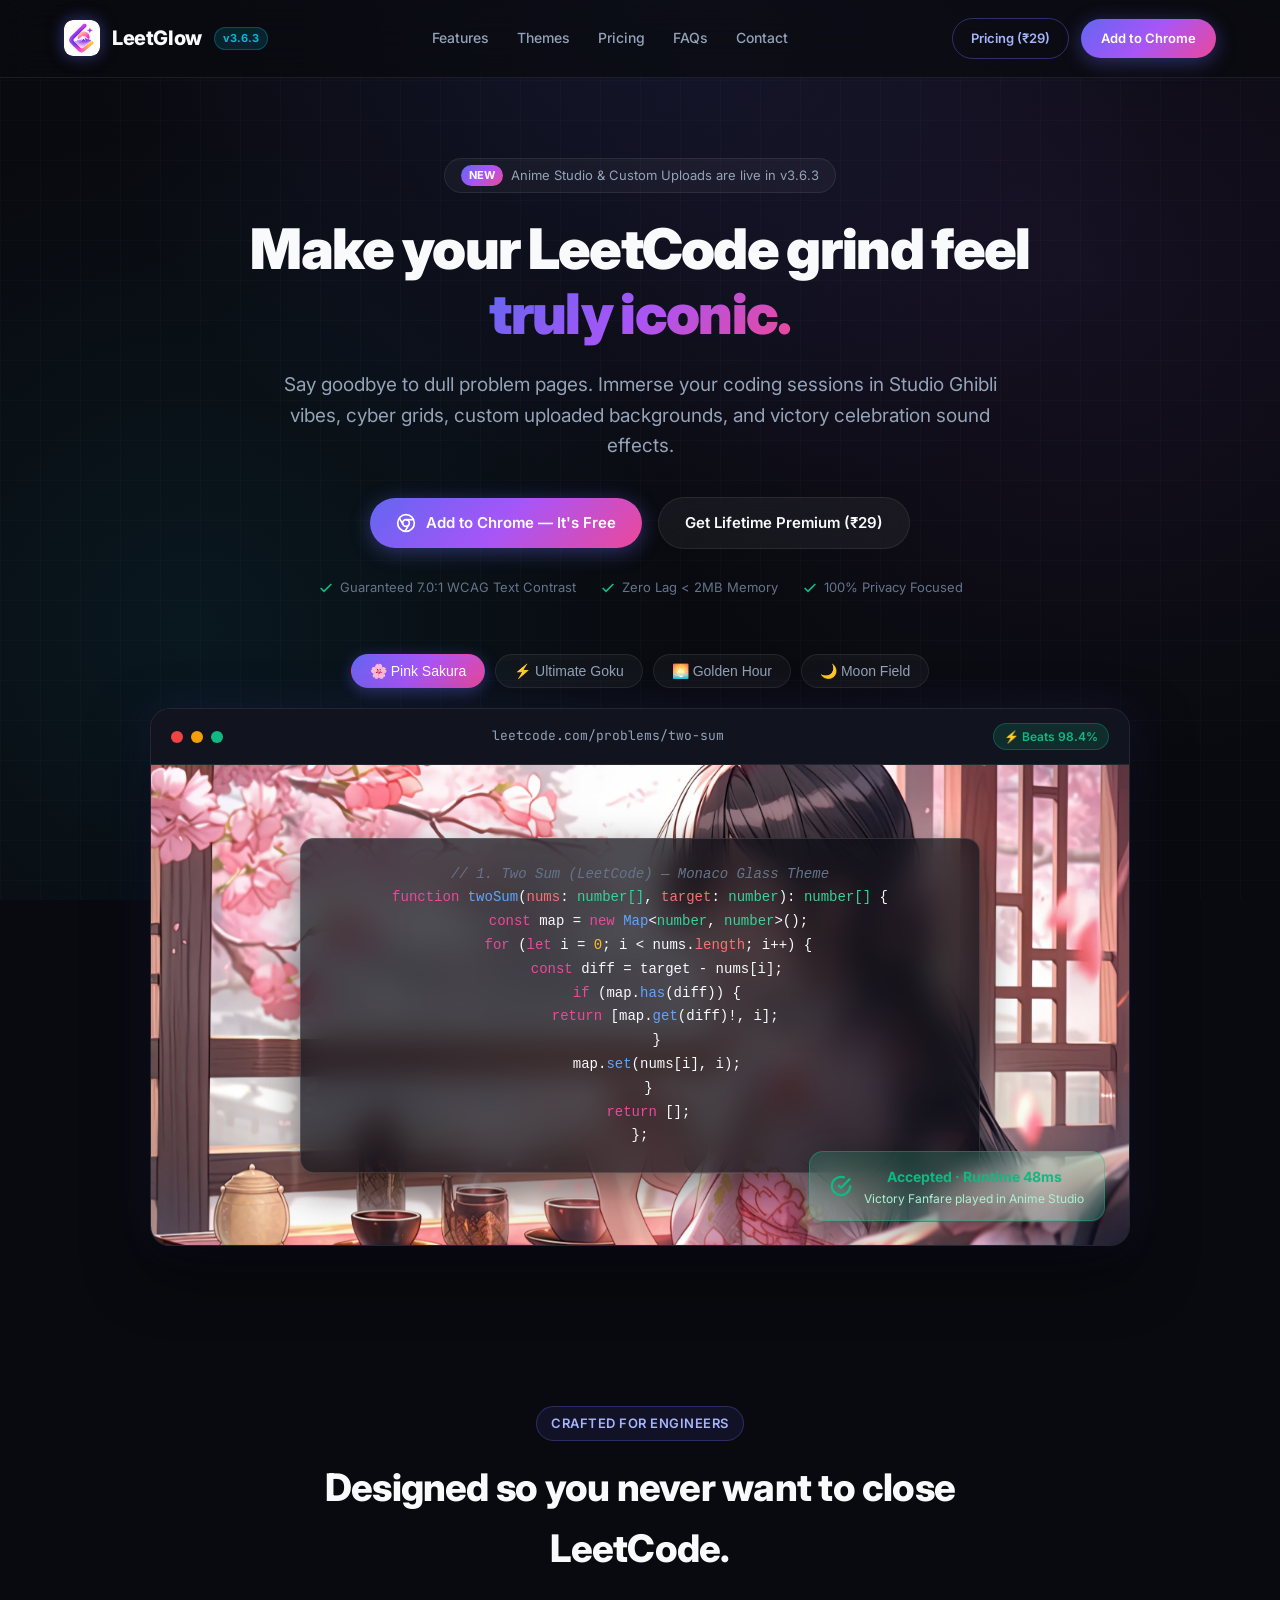
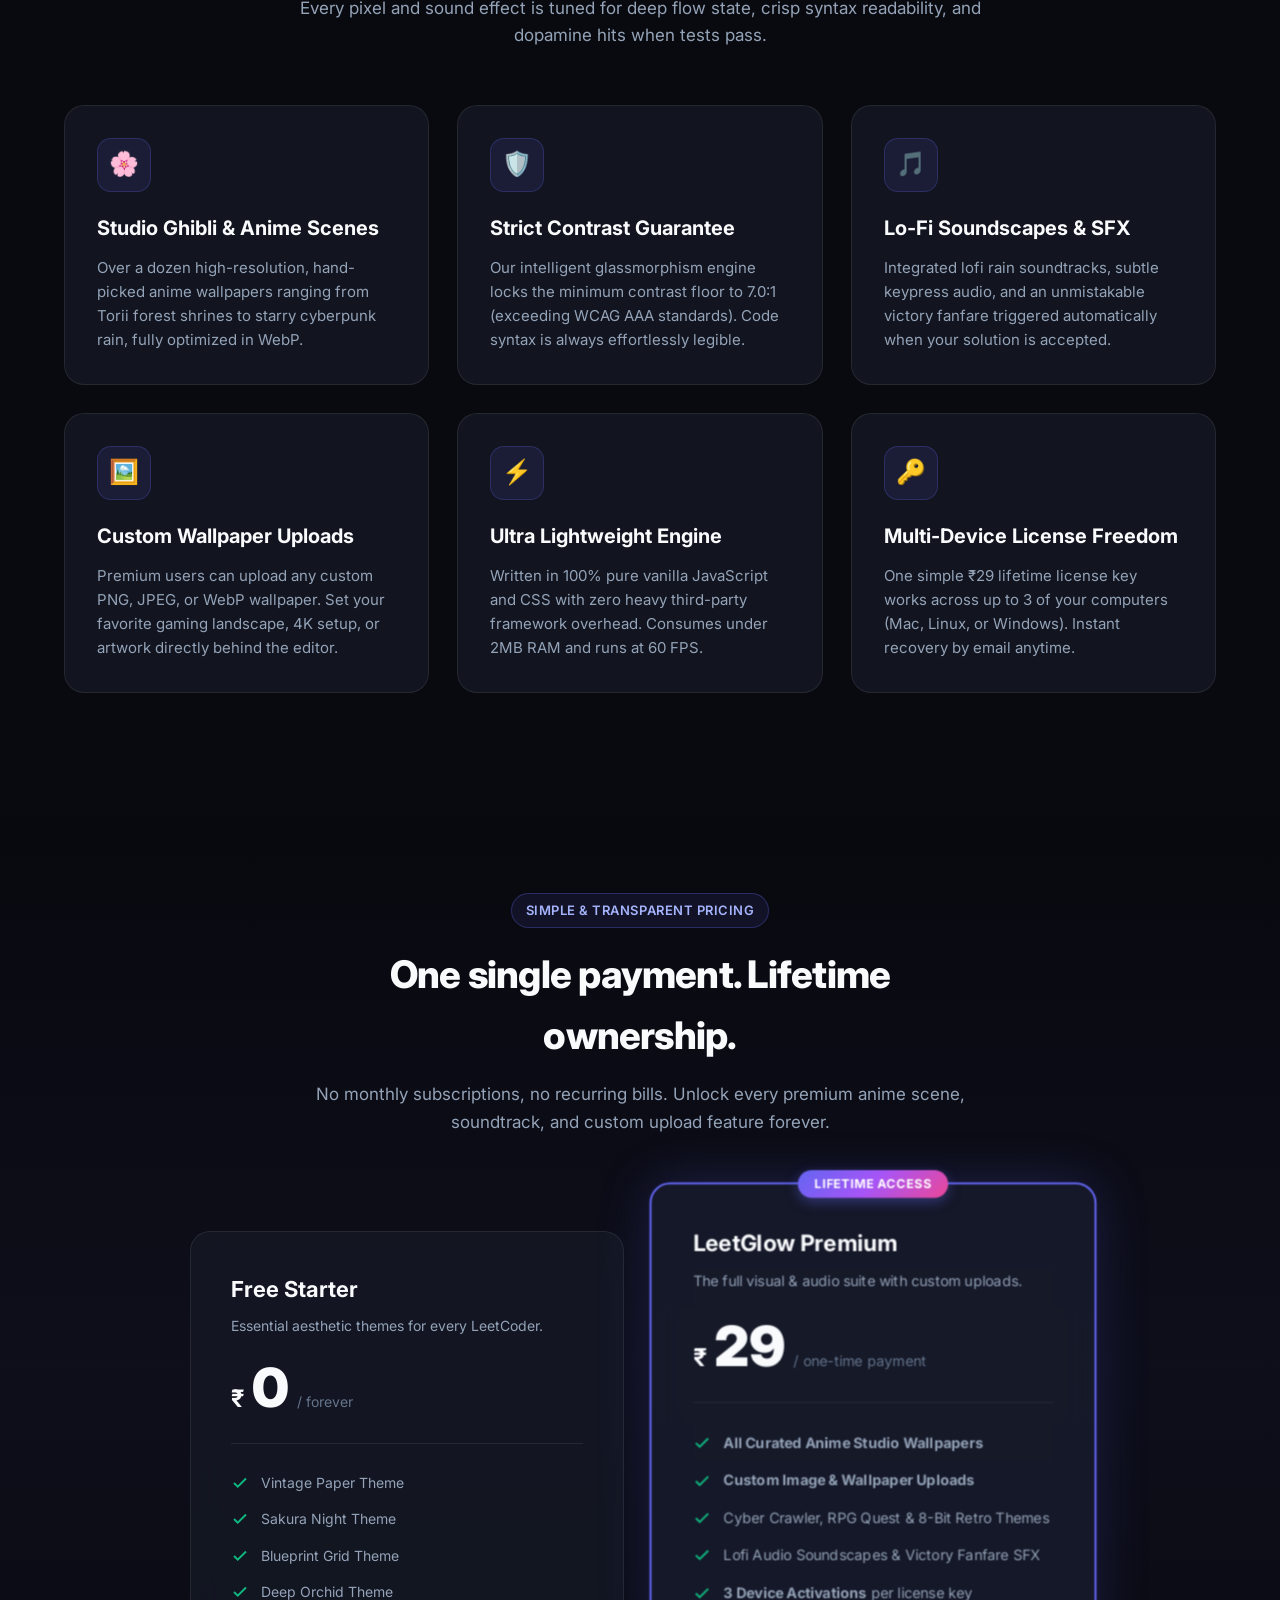
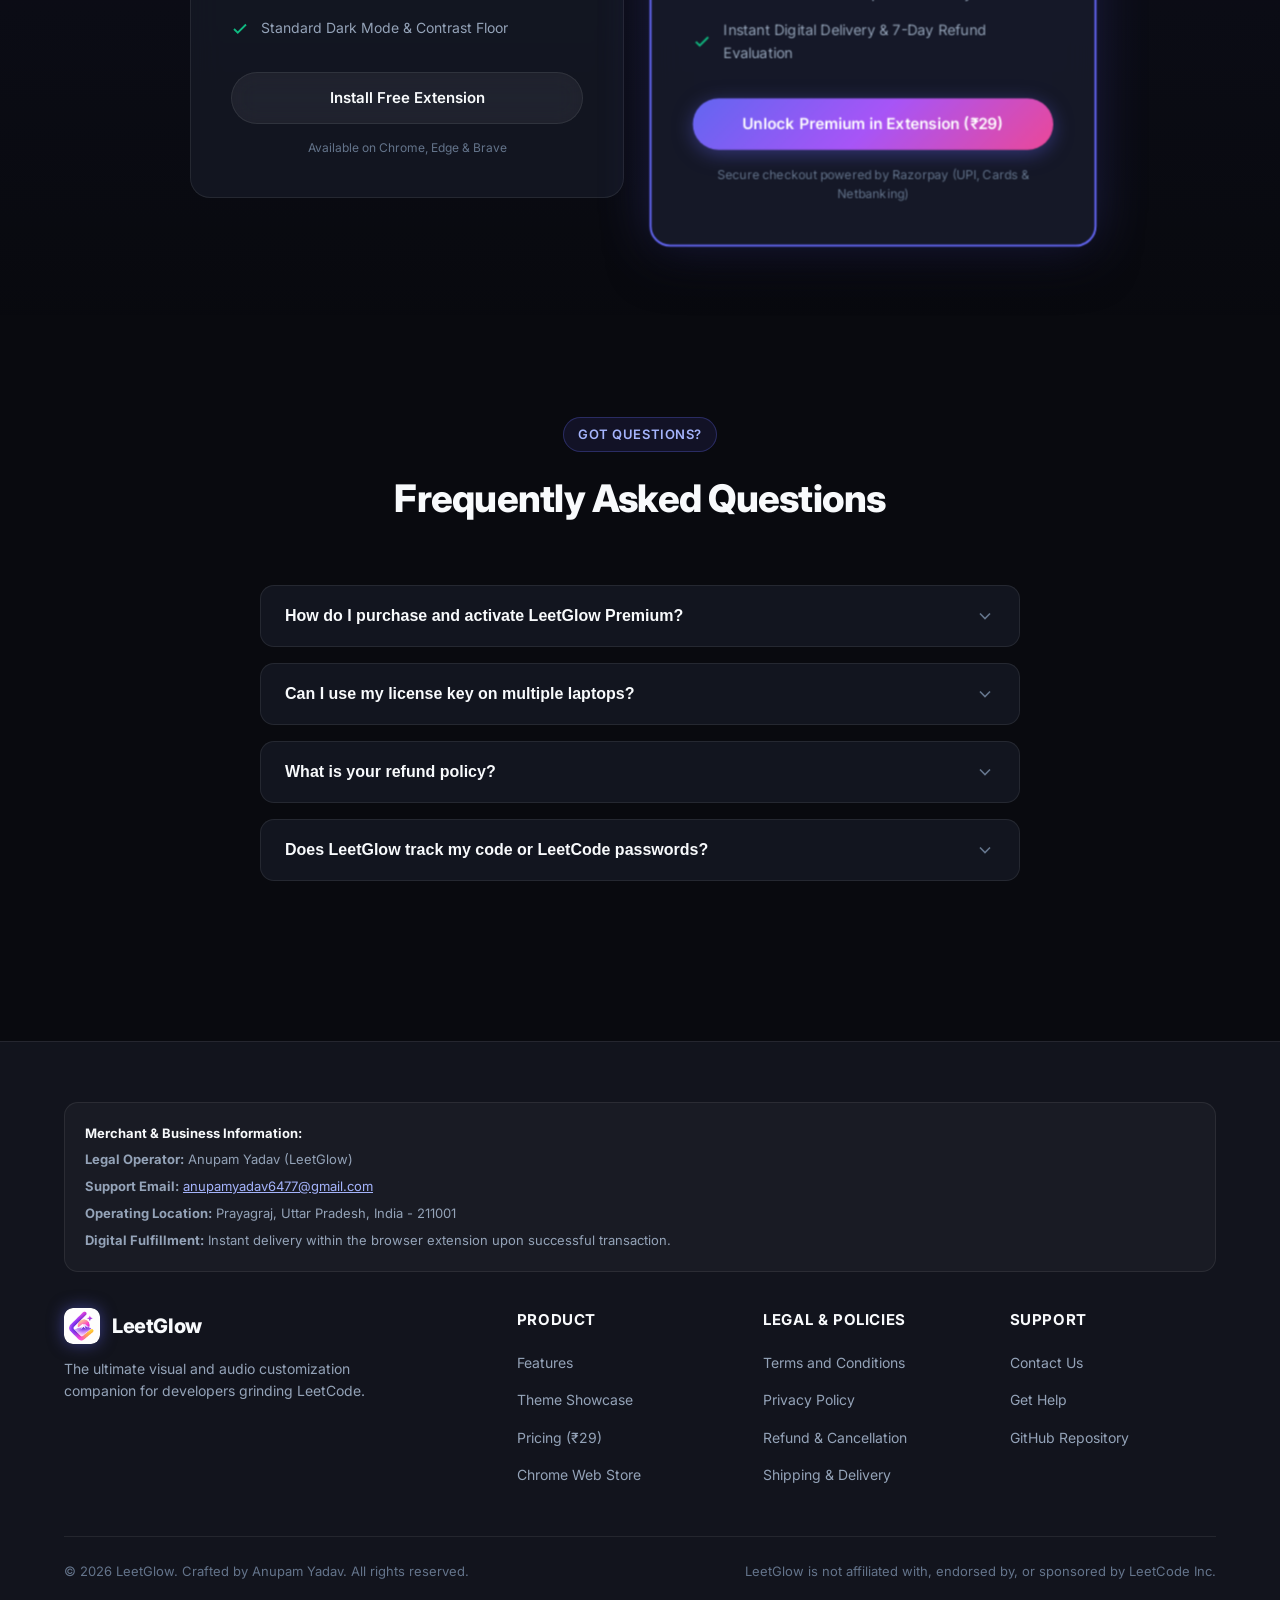
==== commit d0c0ec48: "feat: redesign anime studio UI with hero scene cards, difficulty tabs, and mode toggle" ====
--- a/docs/index.html
+++ b/docs/index.html
@@ -85,7 +85,7 @@
           <button class="theme-pill-btn active" data-theme="blue-dragon">🌸 Pink Sakura</button>
           <button class="theme-pill-btn" data-theme="harvest">⚡ Ultimate Goku</button>
           <button class="theme-pill-btn" data-theme="golden-hour">🌅 Golden Hour</button>
-          <button class="theme-pill-btn" data-theme="moonlit-shrine">⛩️ Moonlit Shrine</button>
+          <button class="theme-pill-btn" data-theme="moon-field">🌙 Moon Field</button>
         </div>
 
         <div class="preview-window">
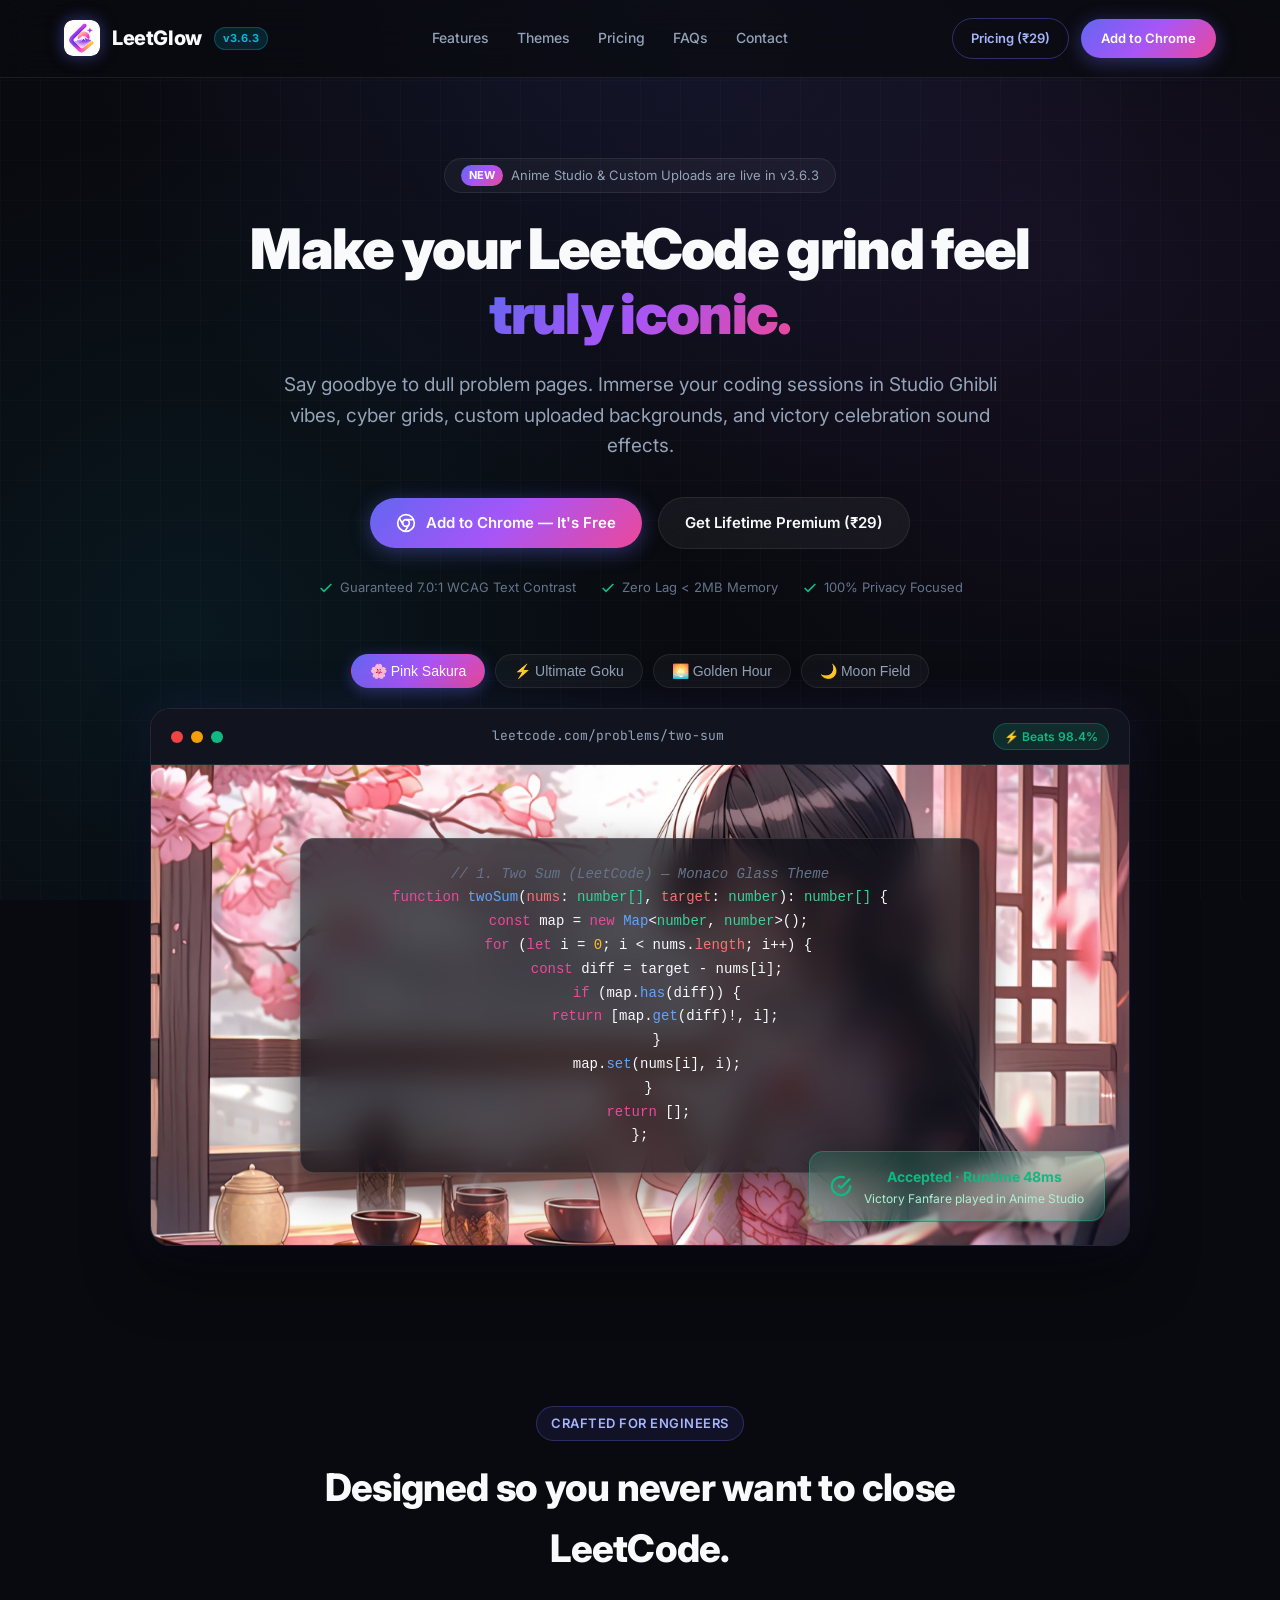
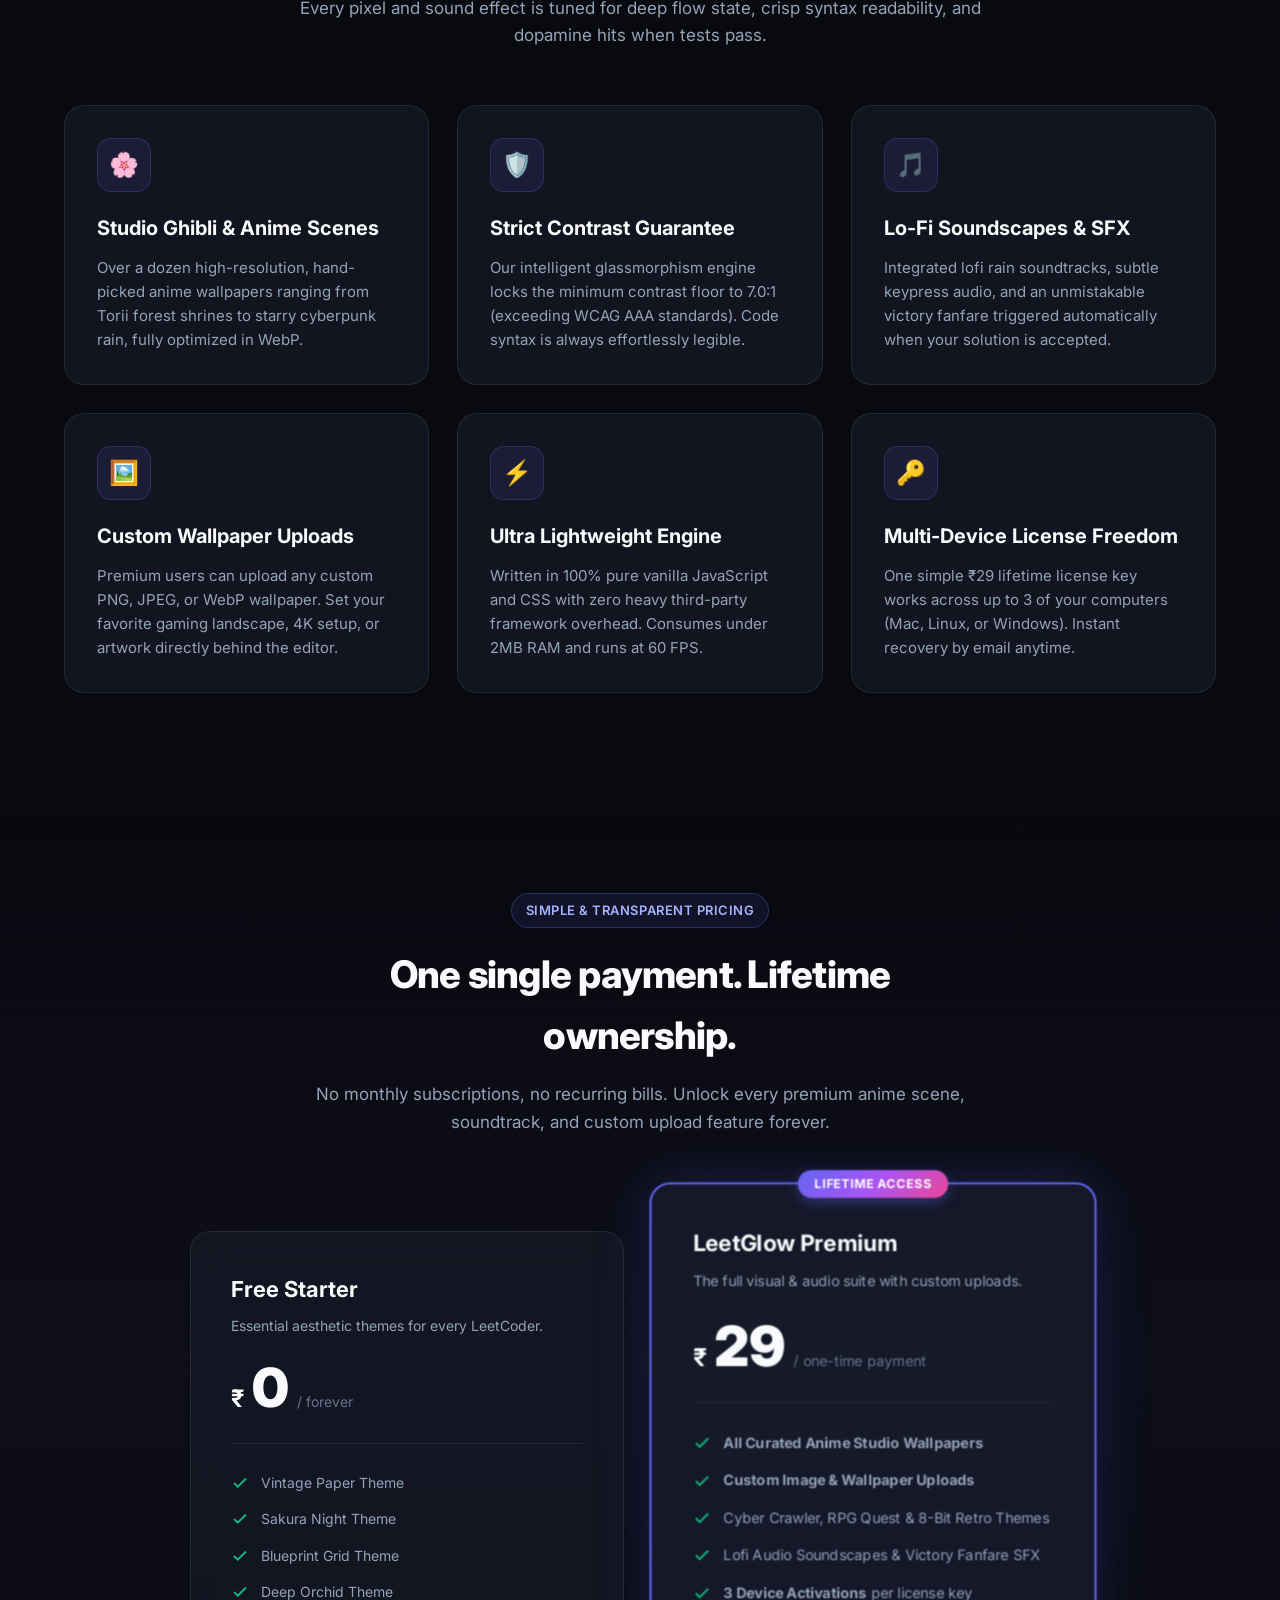
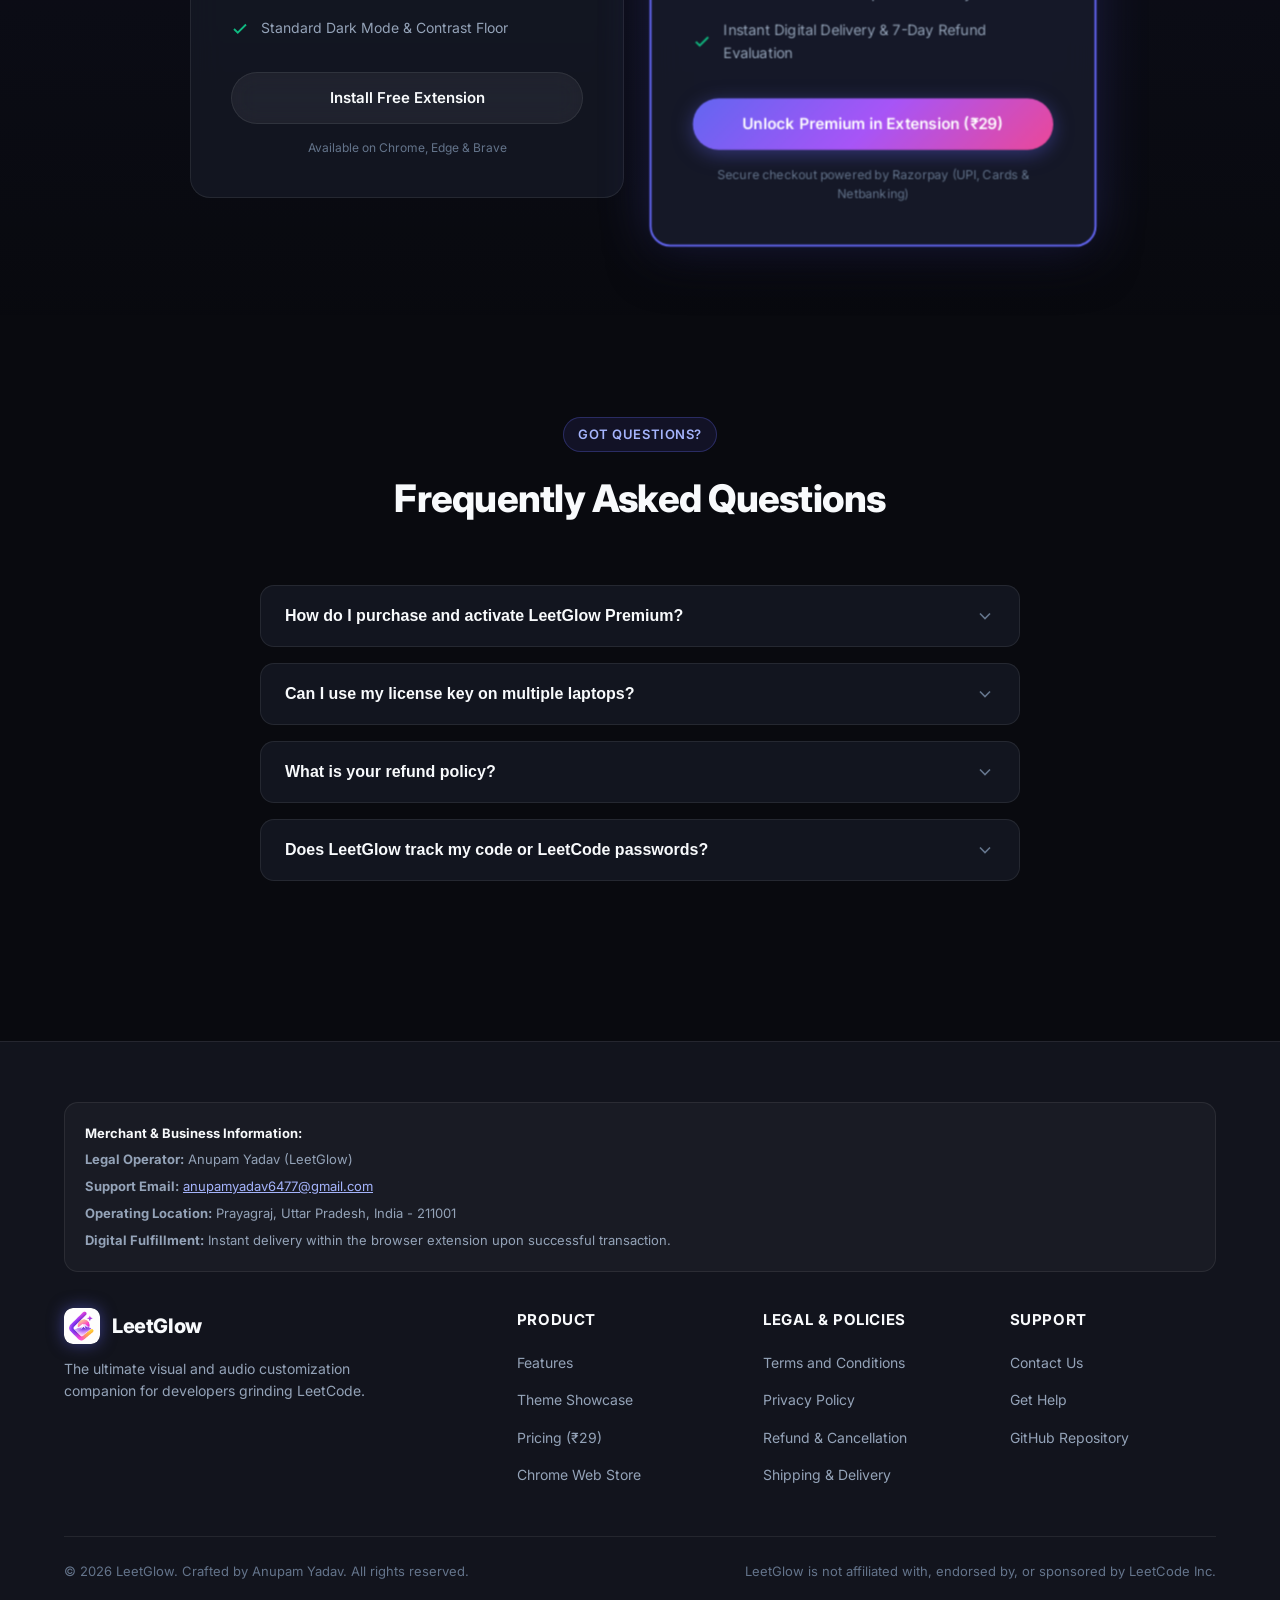
==== commit 3a6c1f00: "feat: update Chrome Web Store links and add premium gating for crawler theme" ====
--- a/docs/index.html
+++ b/docs/index.html
@@ -33,7 +33,7 @@
 
       <div class="nav-actions">
         <a href="#pricing" class="btn btn-outline" style="padding: 9px 18px; font-size: 13px;">Pricing (₹29)</a>
-        <a href="https://chrome.google.com/webstore" target="_blank" class="btn btn-primary" style="padding: 9px 20px; font-size: 13px;">Add to Chrome</a>
+        <a href="https://chromewebstore.google.com/detail/ecpfpadofaimilfpjedgoedhoaglpjdb" target="_blank" class="btn btn-primary" style="padding: 9px 20px; font-size: 13px;">Add to Chrome</a>
       </div>
     </div>
   </header>
@@ -55,7 +55,7 @@
       </p>
 
       <div class="hero-cta">
-        <a href="https://chrome.google.com/webstore" target="_blank" class="btn btn-primary">
+        <a href="https://chromewebstore.google.com/detail/ecpfpadofaimilfpjedgoedhoaglpjdb" target="_blank" class="btn btn-primary">
           <svg width="20" height="20" viewBox="0 0 24 24" fill="none" stroke="currentColor" stroke-width="2"><circle cx="12" cy="12" r="10"/><circle cx="12" cy="12" r="4"/><line x1="21.17" y1="8" x2="12" y2="8"/><line x1="3.95" y1="6.06" x2="8.54" y2="14"/><line x1="10.88" y1="21.94" x2="15.46" y2="14"/></svg>
           Add to Chrome — It's Free
         </a>
@@ -224,7 +224,7 @@
             </li>
           </ul>
 
-          <a href="https://chrome.google.com/webstore" target="_blank" class="btn btn-secondary">Install Free Extension</a>
+          <a href="https://chromewebstore.google.com/detail/ecpfpadofaimilfpjedgoedhoaglpjdb" target="_blank" class="btn btn-secondary">Install Free Extension</a>
           <p class="pricing-micro-note">Available on Chrome, Edge & Brave</p>
         </div>
 
@@ -266,7 +266,7 @@
             </li>
           </ul>
 
-          <a href="https://chrome.google.com/webstore" target="_blank" class="btn btn-primary">
+          <a href="https://chromewebstore.google.com/detail/ecpfpadofaimilfpjedgoedhoaglpjdb" target="_blank" class="btn btn-primary">
             Unlock Premium in Extension (₹29)
           </a>
           <p class="pricing-micro-note">Secure checkout powered by Razorpay (UPI, Cards & Netbanking)</p>
@@ -354,7 +354,7 @@
             <li><a href="#features" class="footer-link">Features</a></li>
             <li><a href="#themes" class="footer-link">Theme Showcase</a></li>
             <li><a href="#pricing" class="footer-link">Pricing (₹29)</a></li>
-            <li><a href="https://chrome.google.com/webstore" class="footer-link" target="_blank">Chrome Web Store</a></li>
+            <li><a href="https://chromewebstore.google.com/detail/ecpfpadofaimilfpjedgoedhoaglpjdb" class="footer-link" target="_blank">Chrome Web Store</a></li>
           </ul>
         </div>
 
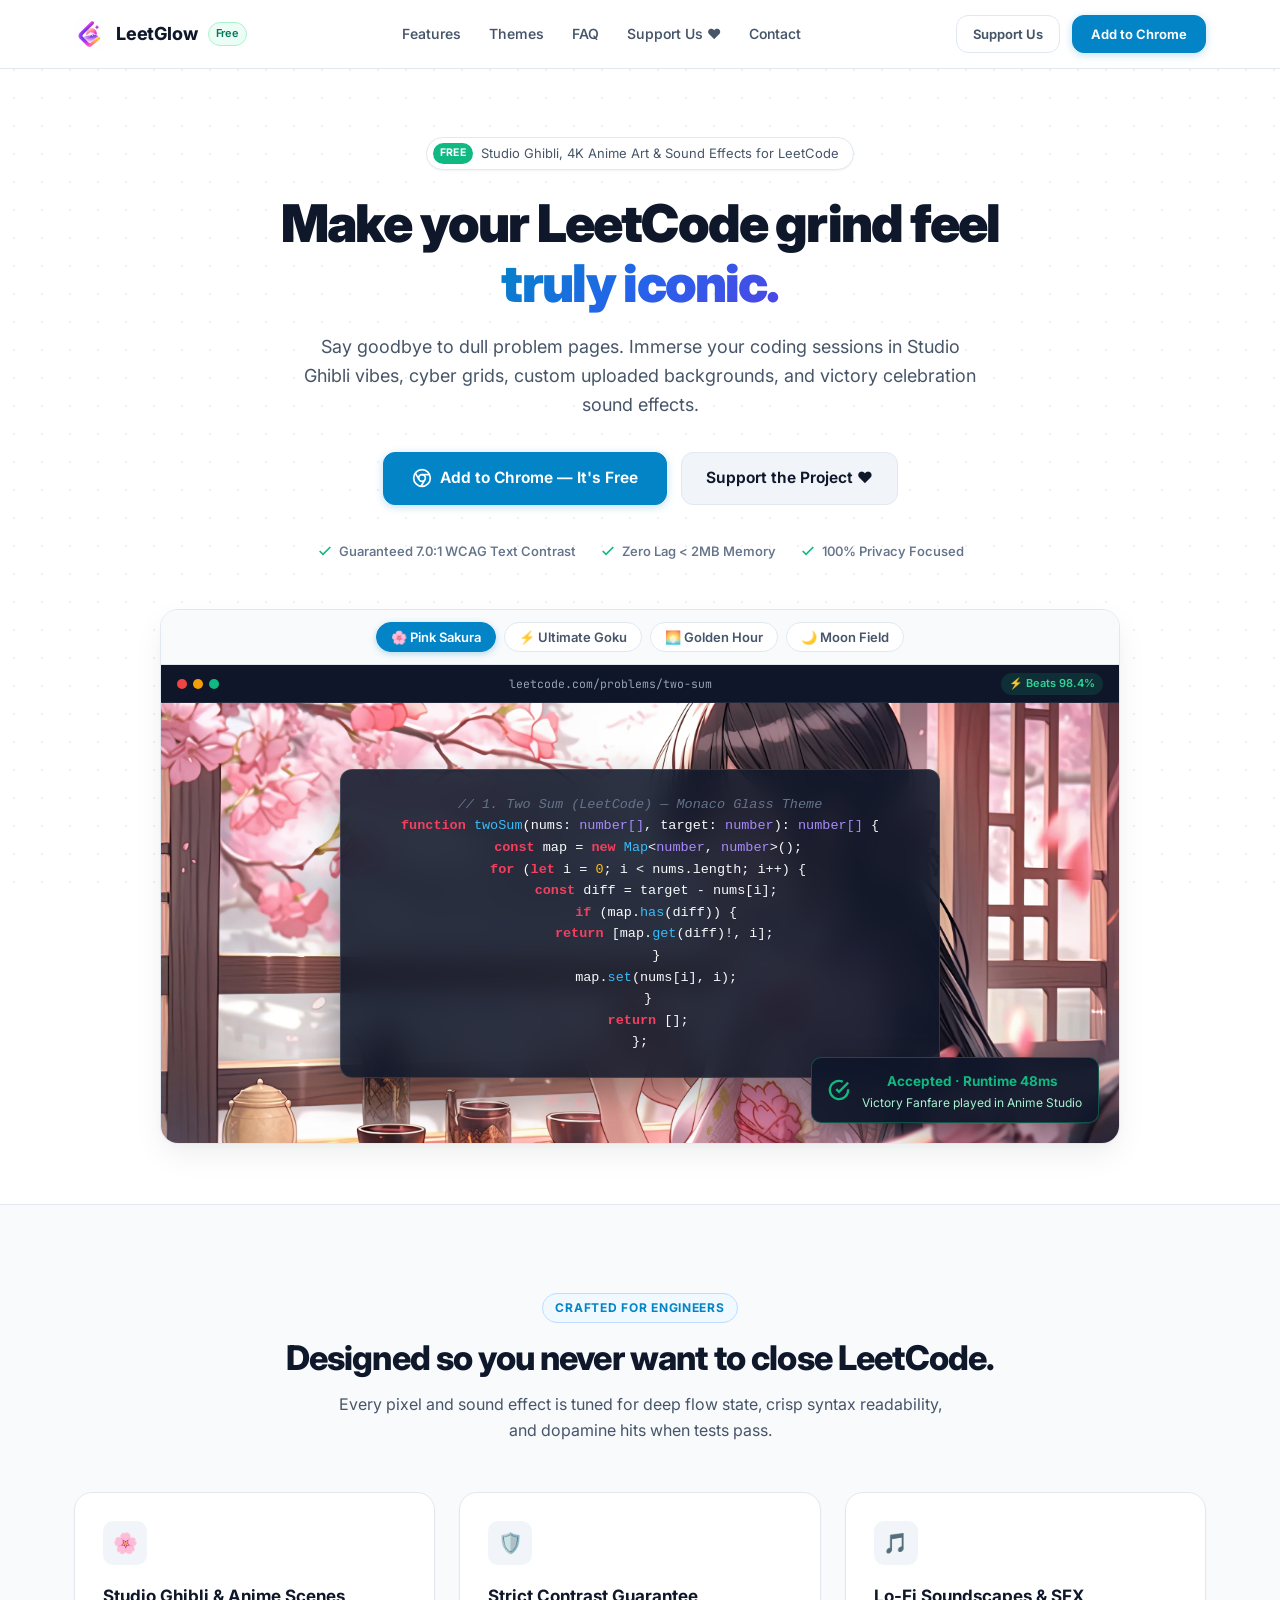
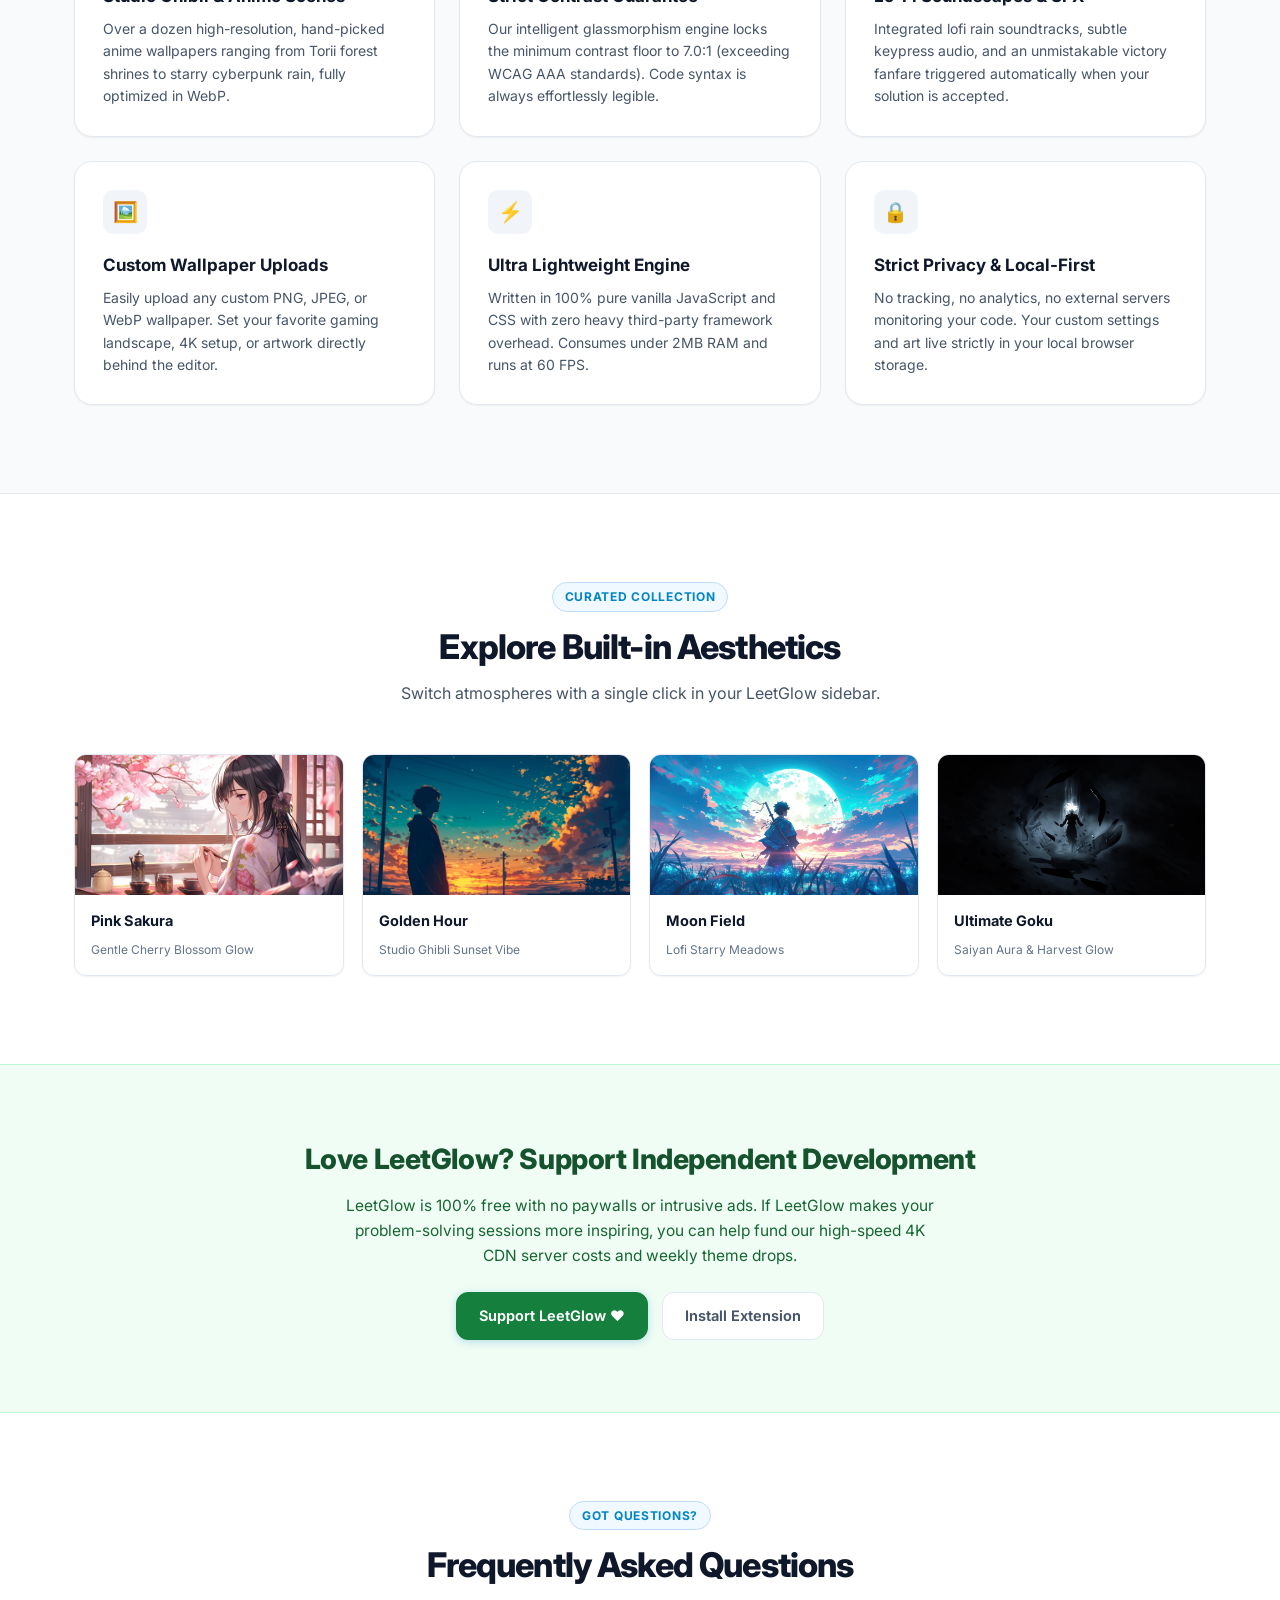
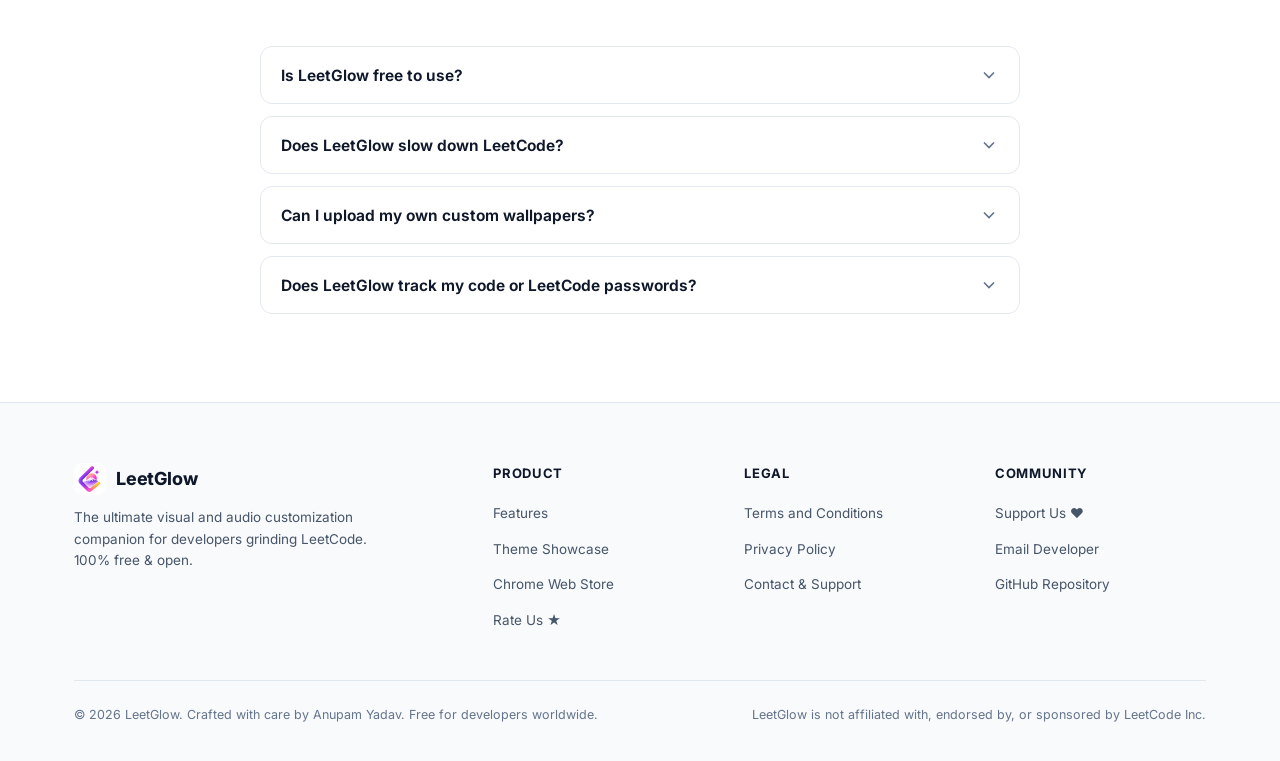
==== commit 5012423a: "feat: transition LeetGlow to a fully free extension and add support page" ====
--- a/docs/index.html
+++ b/docs/index.html
@@ -4,7 +4,7 @@
   <meta charset="UTF-8">
   <meta name="viewport" content="width=device-width, initial-scale=1.0">
   <title>LeetGlow — Custom Themes, Sound Effects & Backgrounds for LeetCode</title>
-  <meta name="description" content="Transform your LeetCode problem solving with Studio Ghibli-inspired anime scenes, custom wallpapers, ambient lofi soundtracks, and victory celebration sound effects.">
+  <meta name="description" content="Transform your LeetCode problem solving with Studio Ghibli-inspired anime scenes, custom wallpapers, ambient lofi soundtracks, and victory celebration sound effects. 100% Free.">
   <meta name="keywords" content="LeetCode themes, LeetCode dark mode, LeetCode wallpapers, anime coding themes, LeetGlow">
   <link rel="icon" type="image/png" href="assets/icon128.png">
   <link rel="preconnect" href="https://fonts.googleapis.com">
@@ -20,20 +20,20 @@
       <a href="index.html" class="nav-brand">
         <img src="assets/icon128.png" alt="LeetGlow Logo" class="nav-logo">
         <span class="nav-title">LeetGlow</span>
-        <span class="nav-badge">v3.6.3</span>
+        <span class="nav-badge">Free</span>
       </a>
 
       <nav class="nav-links">
         <a href="#features" class="nav-link">Features</a>
         <a href="#themes" class="nav-link">Themes</a>
-        <a href="#pricing" class="nav-link">Pricing</a>
-        <a href="#faq" class="nav-link">FAQs</a>
+        <a href="#faq" class="nav-link">FAQ</a>
+        <a href="support.html" class="nav-link">Support Us ❤️</a>
         <a href="contact.html" class="nav-link">Contact</a>
       </nav>
 
       <div class="nav-actions">
-        <a href="#pricing" class="btn btn-outline" style="padding: 9px 18px; font-size: 13px;">Pricing (₹29)</a>
-        <a href="https://chromewebstore.google.com/detail/ecpfpadofaimilfpjedgoedhoaglpjdb" target="_blank" class="btn btn-primary" style="padding: 9px 20px; font-size: 13px;">Add to Chrome</a>
+        <a href="support.html" class="btn btn-outline" style="padding: 8px 16px; font-size: 13px;">Support Us</a>
+        <a href="https://chromewebstore.google.com/detail/ecpfpadofaimilfpjedgoedhoaglpjdb" target="_blank" class="btn btn-primary" style="padding: 8px 18px; font-size: 13px;">Add to Chrome</a>
       </div>
     </div>
   </header>
@@ -42,8 +42,8 @@
   <section class="hero">
     <div class="container">
       <div class="hero-pill">
-        <span class="hero-pill-badge">NEW</span>
-        <span>Anime Studio & Custom Uploads are live in v3.6.3</span>
+        <span class="hero-pill-badge">FREE</span>
+        <span>Studio Ghibli, 4K Anime Art & Sound Effects for LeetCode</span>
       </div>
 
       <h1 class="hero-title">
@@ -55,12 +55,12 @@
       </p>
 
       <div class="hero-cta">
-        <a href="https://chromewebstore.google.com/detail/ecpfpadofaimilfpjedgoedhoaglpjdb" target="_blank" class="btn btn-primary">
+        <a href="https://chromewebstore.google.com/detail/ecpfpadofaimilfpjedgoedhoaglpjdb" target="_blank" class="btn btn-primary" style="padding: 13px 28px; font-size: 15.5px;">
           <svg width="20" height="20" viewBox="0 0 24 24" fill="none" stroke="currentColor" stroke-width="2"><circle cx="12" cy="12" r="10"/><circle cx="12" cy="12" r="4"/><line x1="21.17" y1="8" x2="12" y2="8"/><line x1="3.95" y1="6.06" x2="8.54" y2="14"/><line x1="10.88" y1="21.94" x2="15.46" y2="14"/></svg>
           Add to Chrome — It's Free
         </a>
-        <a href="#pricing" class="btn btn-secondary">
-          Get Lifetime Premium (₹29)
+        <a href="support.html" class="btn btn-secondary" style="padding: 13px 24px; font-size: 15.5px;">
+          Support the Project ❤️
         </a>
       </div>
 
@@ -122,7 +122,7 @@
             <div class="submission-toast">
               <svg width="22" height="22" viewBox="0 0 24 24" fill="none" stroke="#10b981" stroke-width="2.5"><path d="M22 11.08V12a10 10 0 1 1-5.93-9.14"/><polyline points="22 4 12 14.01 9 11.01"/></svg>
               <div>
-                <strong style="color: #10b981; font-size: 14px;">Accepted · Runtime 48ms</strong>
+                <strong style="color: #10b981; font-size: 13.5px;">Accepted · Runtime 48ms</strong>
                 <p style="font-size: 12px; color: #a7f3d0; margin: 0;">Victory Fanfare played in Anime Studio</p>
               </div>
             </div>
@@ -163,7 +163,7 @@
         <div class="feature-card">
           <div class="feature-icon-wrapper">🖼️</div>
           <h3 class="feature-title">Custom Wallpaper Uploads</h3>
-          <p class="feature-desc">Premium users can upload any custom PNG, JPEG, or WebP wallpaper. Set your favorite gaming landscape, 4K setup, or artwork directly behind the editor.</p>
+          <p class="feature-desc">Easily upload any custom PNG, JPEG, or WebP wallpaper. Set your favorite gaming landscape, 4K setup, or artwork directly behind the editor.</p>
         </div>
 
         <div class="feature-card">
@@ -173,103 +173,74 @@
         </div>
 
         <div class="feature-card">
-          <div class="feature-icon-wrapper">🔑</div>
-          <h3 class="feature-title">Multi-Device License Freedom</h3>
-          <p class="feature-desc">One simple ₹29 lifetime license key works across up to 3 of your computers (Mac, Linux, or Windows). Instant recovery by email anytime.</p>
-        </div>
-      </div>
-    </div>
-  </section>
-
-  <!-- Pricing Section (Razorpay Compliant) -->
-  <section class="pricing-section" id="pricing">
+          <div class="feature-icon-wrapper">🔒</div>
+          <h3 class="feature-title">Strict Privacy & Local-First</h3>
+          <p class="feature-desc">No tracking, no analytics, no external servers monitoring your code. Your custom settings and art live strictly in your local browser storage.</p>
+        </div>
+      </div>
+    </div>
+  </section>
+
+  <!-- Themes Showcase Section -->
+  <section class="themes-section">
     <div class="container">
       <div class="section-header">
-        <span class="section-tag">Simple & Transparent Pricing</span>
-        <h2 class="section-title">One single payment. Lifetime ownership.</h2>
-        <p class="section-subtitle">No monthly subscriptions, no recurring bills. Unlock every premium anime scene, soundtrack, and custom upload feature forever.</p>
-      </div>
-
-      <div class="pricing-grid">
-        <!-- Free Starter Card -->
-        <div class="pricing-card">
-          <h3 class="pricing-plan-name">Free Starter</h3>
-          <p class="pricing-plan-desc">Essential aesthetic themes for every LeetCoder.</p>
-          <div class="pricing-price-box">
-            <span class="price-currency">₹</span>
-            <span class="price-amount">0</span>
-            <span class="price-period">/ forever</span>
-          </div>
-
-          <ul class="pricing-features-list">
-            <li class="pricing-feature-item">
-              <svg width="18" height="18" viewBox="0 0 24 24" fill="none" stroke="currentColor" stroke-width="2.5"><polyline points="20 6 9 17 4 12"/></svg>
-              <span>Vintage Paper Theme</span>
-            </li>
-            <li class="pricing-feature-item">
-              <svg width="18" height="18" viewBox="0 0 24 24" fill="none" stroke="currentColor" stroke-width="2.5"><polyline points="20 6 9 17 4 12"/></svg>
-              <span>Sakura Night Theme</span>
-            </li>
-            <li class="pricing-feature-item">
-              <svg width="18" height="18" viewBox="0 0 24 24" fill="none" stroke="currentColor" stroke-width="2.5"><polyline points="20 6 9 17 4 12"/></svg>
-              <span>Blueprint Grid Theme</span>
-            </li>
-            <li class="pricing-feature-item">
-              <svg width="18" height="18" viewBox="0 0 24 24" fill="none" stroke="currentColor" stroke-width="2.5"><polyline points="20 6 9 17 4 12"/></svg>
-              <span>Deep Orchid Theme</span>
-            </li>
-            <li class="pricing-feature-item">
-              <svg width="18" height="18" viewBox="0 0 24 24" fill="none" stroke="currentColor" stroke-width="2.5"><polyline points="20 6 9 17 4 12"/></svg>
-              <span>Standard Dark Mode & Contrast Floor</span>
-            </li>
-          </ul>
-
-          <a href="https://chromewebstore.google.com/detail/ecpfpadofaimilfpjedgoedhoaglpjdb" target="_blank" class="btn btn-secondary">Install Free Extension</a>
-          <p class="pricing-micro-note">Available on Chrome, Edge & Brave</p>
-        </div>
-
-        <!-- Premium Lifetime Card -->
-        <div class="pricing-card featured">
-          <span class="pricing-badge">LIFETIME ACCESS</span>
-          <h3 class="pricing-plan-name">LeetGlow Premium</h3>
-          <p class="pricing-plan-desc">The full visual & audio suite with custom uploads.</p>
-          <div class="pricing-price-box">
-            <span class="price-currency">₹</span>
-            <span class="price-amount">29</span>
-            <span class="price-period">/ one-time payment</span>
-          </div>
-
-          <ul class="pricing-features-list">
-            <li class="pricing-feature-item">
-              <svg width="18" height="18" viewBox="0 0 24 24" fill="none" stroke="currentColor" stroke-width="2.5"><polyline points="20 6 9 17 4 12"/></svg>
-              <span><strong>All Curated Anime Studio Wallpapers</strong></span>
-            </li>
-            <li class="pricing-feature-item">
-              <svg width="18" height="18" viewBox="0 0 24 24" fill="none" stroke="currentColor" stroke-width="2.5"><polyline points="20 6 9 17 4 12"/></svg>
-              <span><strong>Custom Image & Wallpaper Uploads</strong></span>
-            </li>
-            <li class="pricing-feature-item">
-              <svg width="18" height="18" viewBox="0 0 24 24" fill="none" stroke="currentColor" stroke-width="2.5"><polyline points="20 6 9 17 4 12"/></svg>
-              <span>Cyber Crawler, RPG Quest & 8-Bit Retro Themes</span>
-            </li>
-            <li class="pricing-feature-item">
-              <svg width="18" height="18" viewBox="0 0 24 24" fill="none" stroke="currentColor" stroke-width="2.5"><polyline points="20 6 9 17 4 12"/></svg>
-              <span>Lofi Audio Soundscapes & Victory Fanfare SFX</span>
-            </li>
-            <li class="pricing-feature-item">
-              <svg width="18" height="18" viewBox="0 0 24 24" fill="none" stroke="currentColor" stroke-width="2.5"><polyline points="20 6 9 17 4 12"/></svg>
-              <span><strong>3 Device Activations</strong> per license key</span>
-            </li>
-            <li class="pricing-feature-item">
-              <svg width="18" height="18" viewBox="0 0 24 24" fill="none" stroke="currentColor" stroke-width="2.5"><polyline points="20 6 9 17 4 12"/></svg>
-              <span>Instant Digital Delivery & 7-Day Refund Evaluation</span>
-            </li>
-          </ul>
-
-          <a href="https://chromewebstore.google.com/detail/ecpfpadofaimilfpjedgoedhoaglpjdb" target="_blank" class="btn btn-primary">
-            Unlock Premium in Extension (₹29)
+        <span class="section-tag">Curated Collection</span>
+        <h2 class="section-title">Explore Built-in Aesthetics</h2>
+        <p class="section-subtitle">Switch atmospheres with a single click in your LeetGlow sidebar.</p>
+      </div>
+
+      <div class="themes-grid">
+        <div class="theme-preview-card">
+          <img src="assets/blue-dragon.webp" alt="Pink Sakura" class="theme-card-img" />
+          <div class="theme-card-body">
+            <h3 class="theme-card-title">Pink Sakura</h3>
+            <span class="theme-card-tag">Gentle Cherry Blossom Glow</span>
+          </div>
+        </div>
+
+        <div class="theme-preview-card">
+          <img src="assets/golden-hour.webp" alt="Golden Hour" class="theme-card-img" />
+          <div class="theme-card-body">
+            <h3 class="theme-card-title">Golden Hour</h3>
+            <span class="theme-card-tag">Studio Ghibli Sunset Vibe</span>
+          </div>
+        </div>
+
+        <div class="theme-preview-card">
+          <img src="assets/moon-field.webp" alt="Moon Field" class="theme-card-img" />
+          <div class="theme-card-body">
+            <h3 class="theme-card-title">Moon Field</h3>
+            <span class="theme-card-tag">Lofi Starry Meadows</span>
+          </div>
+        </div>
+
+        <div class="theme-preview-card">
+          <img src="assets/harvest-moon.webp" alt="Ultimate Goku" class="theme-card-img" />
+          <div class="theme-card-body">
+            <h3 class="theme-card-title">Ultimate Goku</h3>
+            <span class="theme-card-tag">Saiyan Aura & Harvest Glow</span>
+          </div>
+        </div>
+      </div>
+    </div>
+  </section>
+
+  <!-- Community Support Callout Section -->
+  <section class="support-callout-section">
+    <div class="container">
+      <div class="support-callout-card">
+        <h2 class="support-callout-title">Love LeetGlow? Support Independent Development</h2>
+        <p class="support-callout-desc">
+          LeetGlow is 100% free with no paywalls or intrusive ads. If LeetGlow makes your problem-solving sessions more inspiring, you can help fund our high-speed 4K CDN server costs and weekly theme drops.
+        </p>
+        <div class="support-callout-actions">
+          <a href="support.html" class="btn btn-primary" style="background: #15803d; border-color: #15803d;">
+            <span>Support LeetGlow ❤️</span>
           </a>
-          <p class="pricing-micro-note">Secure checkout powered by Razorpay (UPI, Cards & Netbanking)</p>
+          <a href="https://chromewebstore.google.com/detail/ecpfpadofaimilfpjedgoedhoaglpjdb" target="_blank" class="btn btn-outline">
+            <span>Install Extension</span>
+          </a>
         </div>
       </div>
     </div>
@@ -286,31 +257,31 @@
       <div class="faq-list">
         <div class="faq-item">
           <button class="faq-question">
-            <span>How do I purchase and activate LeetGlow Premium?</span>
+            <span>Is LeetGlow free to use?</span>
             <svg class="faq-icon" width="20" height="20" viewBox="0 0 24 24" fill="none" stroke="currentColor" stroke-width="2"><polyline points="6 9 12 15 18 9"/></svg>
           </button>
           <div class="faq-answer">
-            Simply install the free extension from the Chrome Web Store. Open the LeetGlow side panel on any LeetCode problem, click on Anime Studio or any locked wallpaper, and choose "Get Premium Access". You will complete a secure ₹29 Razorpay payment (UPI/Card) and your features will unlock instantly.
+            Yes! LeetGlow is completely free. You get access to all anime scenes, custom wallpaper uploads, contrast solvers, and victory sound effects right out of the box without any paywalls or ads.
           </div>
         </div>
 
         <div class="faq-item">
           <button class="faq-question">
-            <span>Can I use my license key on multiple laptops?</span>
+            <span>Does LeetGlow slow down LeetCode?</span>
             <svg class="faq-icon" width="20" height="20" viewBox="0 0 24 24" fill="none" stroke="currentColor" stroke-width="2"><polyline points="6 9 12 15 18 9"/></svg>
           </button>
           <div class="faq-answer">
-            Yes! Every LeetGlow Premium license key is valid for up to 3 distinct devices (e.g., your personal MacBook, work laptop, and desktop computer). Enter your 16-character license key in the side panel to activate it immediately.
+            Not at all. LeetGlow is built with zero third-party framework overhead using vanilla JavaScript and hardware-accelerated CSS. It operates under 2MB RAM and maintains smooth 60 FPS performance.
           </div>
         </div>
 
         <div class="faq-item">
           <button class="faq-question">
-            <span>What is your refund policy?</span>
+            <span>Can I upload my own custom wallpapers?</span>
             <svg class="faq-icon" width="20" height="20" viewBox="0 0 24 24" fill="none" stroke="currentColor" stroke-width="2"><polyline points="6 9 12 15 18 9"/></svg>
           </button>
           <div class="faq-answer">
-            Because LeetGlow delivers digital software access immediately upon purchase, sales are generally final. However, if you experience any technical bugs or verification issues that our team cannot resolve, we offer a 7-day refund evaluation window. Just email anupamyadav6477@gmail.com with your payment reference.
+            Yes! In the LeetGlow sidebar under "My Space" or Anime Studio, you can drag and drop any 4K illustration, anime artwork, or desktop wallpaper (PNG, JPG, WebP). LeetGlow's contrast solver automatically balances your editor transparency and text inks.
           </div>
         </div>
 
@@ -327,25 +298,16 @@
     </div>
   </section>
 
-  <!-- Footer (Razorpay & Legal Compliance) -->
+  <!-- Footer -->
   <footer class="footer">
     <div class="container">
-      <!-- Merchant Information Box for Razorpay Inspection -->
-      <div class="footer-merchant-box">
-        <strong style="color: #f8fafc;">Merchant & Business Information:</strong>
-        <span><strong>Legal Operator:</strong> Anupam Yadav (LeetGlow)</span>
-        <span><strong>Support Email:</strong> <a href="mailto:anupamyadav6477@gmail.com" style="color: #a5b4fc;">anupamyadav6477@gmail.com</a></span>
-        <span><strong>Operating Location:</strong> Prayagraj, Uttar Pradesh, India - 211001</span>
-        <span><strong>Digital Fulfillment:</strong> Instant delivery within the browser extension upon successful transaction.</span>
-      </div>
-
       <div class="footer-top">
         <div class="footer-brand">
           <div class="nav-brand">
             <img src="assets/icon128.png" alt="LeetGlow Logo" class="nav-logo">
             <span class="nav-title">LeetGlow</span>
           </div>
-          <p>The ultimate visual and audio customization companion for developers grinding LeetCode.</p>
+          <p>The ultimate visual and audio customization companion for developers grinding LeetCode. 100% free & open.</p>
         </div>
 
         <div>
@@ -353,33 +315,32 @@
           <ul class="footer-links">
             <li><a href="#features" class="footer-link">Features</a></li>
             <li><a href="#themes" class="footer-link">Theme Showcase</a></li>
-            <li><a href="#pricing" class="footer-link">Pricing (₹29)</a></li>
             <li><a href="https://chromewebstore.google.com/detail/ecpfpadofaimilfpjedgoedhoaglpjdb" class="footer-link" target="_blank">Chrome Web Store</a></li>
+            <li><a href="https://chromewebstore.google.com/detail/ecpfpadofaimilfpjedgoedhoaglpjdb/reviews" class="footer-link" target="_blank">Rate Us ★</a></li>
           </ul>
         </div>
 
         <div>
-          <h4 class="footer-heading">Legal & Policies</h4>
+          <h4 class="footer-heading">Legal</h4>
           <ul class="footer-links">
             <li><a href="terms.html" class="footer-link">Terms and Conditions</a></li>
             <li><a href="privacy.html" class="footer-link">Privacy Policy</a></li>
-            <li><a href="refunds.html" class="footer-link">Refund & Cancellation</a></li>
-            <li><a href="refunds.html#shipping" class="footer-link">Shipping & Delivery</a></li>
+            <li><a href="contact.html" class="footer-link">Contact & Support</a></li>
           </ul>
         </div>
 
         <div>
-          <h4 class="footer-heading">Support</h4>
+          <h4 class="footer-heading">Community</h4>
           <ul class="footer-links">
-            <li><a href="contact.html" class="footer-link">Contact Us</a></li>
-            <li><a href="mailto:anupamyadav6477@gmail.com" class="footer-link">Get Help</a></li>
+            <li><a href="support.html" class="footer-link">Support Us ❤️</a></li>
+            <li><a href="mailto:anupamyadav6477@gmail.com" class="footer-link">Email Developer</a></li>
             <li><a href="https://github.com/the-insane-iconic/LeetGlow" class="footer-link" target="_blank">GitHub Repository</a></li>
           </ul>
         </div>
       </div>
 
       <div class="footer-bottom">
-        <span>© 2026 LeetGlow. Crafted by Anupam Yadav. All rights reserved.</span>
+        <span>© 2026 LeetGlow. Crafted with care by Anupam Yadav. Free for developers worldwide.</span>
         <span>LeetGlow is not affiliated with, endorsed by, or sponsored by LeetCode Inc.</span>
       </div>
     </div>
--- a/docs/style.css
+++ b/docs/style.css
@@ -1,41 +1,45 @@
 /* =============================================================================
-   LeetGlow Official Landing Page Stylesheet
-   Modern, ultra-premium dark aesthetic with glassmorphism and ambient glow
+   LeetGlow Official Website Stylesheet
+   Clean, modern, light-theme developer aesthetic (Linear / Vercel Light style)
    ============================================================================= */
 
 :root {
-  --bg-primary: #090a0f;
-  --bg-secondary: #12141d;
-  --bg-card: rgba(22, 26, 38, 0.75);
-  --bg-card-hover: rgba(28, 33, 49, 0.9);
-  --bg-glass: rgba(18, 21, 32, 0.65);
-
-  --border-subtle: rgba(255, 255, 255, 0.08);
-  --border-hover: rgba(255, 255, 255, 0.2);
-  --border-accent: rgba(99, 102, 241, 0.35);
-
-  --accent-primary: #6366f1;
-  --accent-primary-hover: #4f46e5;
-  --accent-gradient: linear-gradient(135deg, #6366f1 0%, #a855f7 50%, #ec4899 100%);
-  --accent-glow: 0 0 40px rgba(99, 102, 241, 0.35);
-
-  --cyan-primary: #06b6d4;
-  --emerald-primary: #10b981;
-  --amber-primary: #f59e0b;
-
-  --text-primary: #f8fafc;
-  --text-secondary: #94a3b8;
+  --bg-primary: #ffffff;
+  --bg-secondary: #f8fafc;
+  --bg-subtle: #f1f5f9;
+  --bg-card: #ffffff;
+  --bg-card-hover: #ffffff;
+
+  --border-subtle: #e2e8f0;
+  --border-hover: #cbd5e1;
+  --border-accent: #bfdbfe;
+
+  --primary: #0284c7;
+  --primary-hover: #0369a1;
+  --primary-soft: #f0f9ff;
+
+  --emerald: #10b981;
+  --emerald-soft: #ecfdf5;
+  --rose: #e11d48;
+  --amber: #f59e0b;
+
+  --text-primary: #0f172a;
+  --text-secondary: #475569;
   --text-muted: #64748b;
+  --text-faint: #94a3b8;
 
   --font-sans: 'Inter', -apple-system, BlinkMacSystemFont, "Segoe UI", Roboto, sans-serif;
   --font-mono: 'JetBrains Mono', ui-monospace, SFMono-Regular, Menlo, Monaco, monospace;
 
-  --container-max: 1200px;
+  --container-max: 1180px;
   --radius-sm: 8px;
-  --radius-md: 14px;
-  --radius-lg: 20px;
+  --radius-md: 12px;
+  --radius-lg: 18px;
   --radius-pill: 9999px;
-  --transition-smooth: all 0.25s cubic-bezier(0.16, 1, 0.3, 1);
+  --shadow-sm: 0 1px 2px 0 rgba(0, 0, 0, 0.05);
+  --shadow-md: 0 4px 20px -2px rgba(15, 23, 42, 0.06), 0 2px 6px -1px rgba(15, 23, 42, 0.04);
+  --shadow-lg: 0 12px 32px -4px rgba(15, 23, 42, 0.08), 0 4px 12px -2px rgba(15, 23, 42, 0.03);
+  --transition: all 0.2s cubic-bezier(0.16, 1, 0.3, 1);
 }
 
 /* Reset & Base */
@@ -58,22 +62,17 @@
   overflow-x: hidden;
   min-height: 100vh;
   position: relative;
-  background-image: 
-    radial-gradient(circle at 50% 0%, rgba(99, 102, 241, 0.12) 0%, transparent 50%),
-    radial-gradient(circle at 85% 30%, rgba(168, 85, 247, 0.08) 0%, transparent 40%),
-    radial-gradient(circle at 15% 70%, rgba(6, 182, 212, 0.08) 0%, transparent 40%);
-  background-attachment: fixed;
-}
-
-/* Background grid noise */
+  background-color: var(--bg-primary);
+}
+
+/* Subtle architectural dot grid */
 body::before {
   content: "";
   position: fixed;
   inset: 0;
-  background-image: 
-    linear-gradient(rgba(255, 255, 255, 0.02) 1px, transparent 1px),
-    linear-gradient(90deg, rgba(255, 255, 255, 0.02) 1px, transparent 1px);
-  background-size: 40px 40px;
+  background-image: radial-gradient(#cbd5e1 1px, transparent 1px);
+  background-size: 28px 28px;
+  opacity: 0.35;
   pointer-events: none;
   z-index: 0;
 }
@@ -91,7 +90,7 @@
 
 /* Typography Helpers */
 .gradient-text {
-  background: var(--accent-gradient);
+  background: linear-gradient(135deg, #0284c7 0%, #2563eb 50%, #4f46e5 100%);
   -webkit-background-clip: text;
   -webkit-text-fill-color: transparent;
   display: inline-block;
@@ -100,37 +99,41 @@
 .section-tag {
   display: inline-flex;
   align-items: center;
-  gap: 8px;
-  padding: 6px 14px;
+  gap: 6px;
+  font-size: 12px;
+  font-weight: 700;
+  text-transform: uppercase;
+  letter-spacing: 0.06em;
+  color: var(--primary);
+  background: var(--primary-soft);
+  border: 1px solid var(--border-accent);
+  padding: 4px 12px;
   border-radius: var(--radius-pill);
-  background: rgba(99, 102, 241, 0.1);
-  border: 1px solid rgba(99, 102, 241, 0.3);
-  font-size: 13px;
-  font-weight: 600;
-  color: #a5b4fc;
-  letter-spacing: 0.04em;
-  text-transform: uppercase;
-  margin-bottom: 16px;
+  margin-bottom: 14px;
+}
+
+.section-title {
+  font-size: 34px;
+  font-weight: 800;
+  letter-spacing: -0.025em;
+  color: var(--text-primary);
+  line-height: 1.25;
+  margin-bottom: 12px;
+}
+
+.section-subtitle {
+  font-size: 16px;
+  color: var(--text-secondary);
+  max-width: 620px;
+  line-height: 1.65;
 }
 
 .section-header {
   text-align: center;
-  max-width: 700px;
-  margin: 0 auto 56px auto;
-}
-
-.section-title {
-  font-size: 38px;
-  font-weight: 800;
-  letter-spacing: -0.02em;
-  margin-bottom: 16px;
-  color: var(--text-primary);
-}
-
-.section-subtitle {
-  font-size: 17px;
-  color: var(--text-secondary);
-  line-height: 1.6;
+  margin-bottom: 48px;
+  display: flex;
+  flex-direction: column;
+  align-items: center;
 }
 
 /* Buttons */
@@ -138,123 +141,113 @@
   display: inline-flex;
   align-items: center;
   justify-content: center;
-  gap: 10px;
-  padding: 13px 26px;
-  font-size: 15px;
-  font-weight: 600;
-  border-radius: var(--radius-pill);
+  gap: 8px;
+  font-family: var(--font-sans);
+  font-size: 14.5px;
+  font-weight: 650;
+  padding: 11px 22px;
+  border-radius: var(--radius-md);
   text-decoration: none;
   cursor: pointer;
-  transition: var(--transition-smooth);
-  border: none;
+  transition: var(--transition);
   white-space: nowrap;
 }
 
 .btn-primary {
-  background: var(--accent-gradient);
+  background: var(--primary);
   color: #ffffff;
-  box-shadow: 0 4px 20px rgba(99, 102, 241, 0.4);
-}
-
+  border: 1px solid var(--primary);
+  box-shadow: 0 2px 8px rgba(2, 132, 199, 0.25);
+}
 .btn-primary:hover {
-  transform: translateY(-2px);
-  box-shadow: 0 8px 30px rgba(99, 102, 241, 0.6);
+  background: var(--primary-hover);
+  border-color: var(--primary-hover);
+  transform: translateY(-1px);
+  box-shadow: 0 4px 16px rgba(2, 132, 199, 0.32);
+}
+.btn-primary:active {
+  transform: translateY(0.5px);
 }
 
 .btn-secondary {
-  background: rgba(255, 255, 255, 0.05);
-  color: var(--text-primary);
-  border: 1px solid var(--border-subtle);
-  backdrop-filter: blur(12px);
-}
-
+  background: var(--bg-surface-subtle, #f1f5f9);
+  color: var(--text-primary);
+  border: 1px solid var(--border-subtle);
+}
 .btn-secondary:hover {
-  background: rgba(255, 255, 255, 0.1);
-  border-color: var(--border-hover);
-  transform: translateY(-2px);
+  background: #e2e8f0;
+  border-color: #cbd5e1;
+  color: var(--text-main);
+  transform: translateY(-1px);
 }
 
 .btn-outline {
-  background: transparent;
-  color: #a5b4fc;
-  border: 1px solid rgba(99, 102, 241, 0.4);
-}
-
+  background: #ffffff;
+  color: var(--text-secondary);
+  border: 1px solid var(--border-subtle);
+}
 .btn-outline:hover {
-  background: rgba(99, 102, 241, 0.12);
-  border-color: var(--accent-primary);
-}
-
-/* =============================================================================
-   Navbar
-   ============================================================================= */
+  background: #f8fafc;
+  color: var(--text-primary);
+  border-color: #cbd5e1;
+}
+
+/* Navigation Bar */
 .navbar {
   position: sticky;
   top: 0;
-  width: 100%;
   z-index: 100;
-  padding: 18px 0;
-  background: rgba(9, 10, 15, 0.7);
-  backdrop-filter: blur(18px);
+  background: rgba(255, 255, 255, 0.88);
+  backdrop-filter: blur(12px);
+  -webkit-backdrop-filter: blur(12px);
   border-bottom: 1px solid var(--border-subtle);
-  transition: var(--transition-smooth);
-}
-
+  transition: var(--transition);
+}
 .navbar .container {
   display: flex;
   align-items: center;
   justify-content: space-between;
-}
-
+  height: 68px;
+}
 .nav-brand {
   display: flex;
   align-items: center;
-  gap: 12px;
+  gap: 10px;
   text-decoration: none;
-}
-
+  color: var(--text-primary);
+  font-weight: 750;
+  font-size: 18px;
+  letter-spacing: -0.01em;
+}
 .nav-logo {
-  width: 36px;
-  height: 36px;
-  border-radius: 9px;
-  object-fit: cover;
-  box-shadow: 0 0 16px rgba(99, 102, 241, 0.5);
-}
-
-.nav-title {
-  font-size: 20px;
-  font-weight: 800;
-  color: var(--text-primary);
-  letter-spacing: -0.02em;
-}
-
+  width: 32px;
+  height: 32px;
+  border-radius: 8px;
+}
 .nav-badge {
   font-size: 11px;
-  font-weight: 700;
-  padding: 2px 8px;
+  font-weight: 600;
+  background: var(--emerald-soft);
+  color: #047857;
+  border: 1px solid #a7f3d0;
+  padding: 2px 7px;
   border-radius: var(--radius-pill);
-  background: rgba(6, 182, 212, 0.15);
-  color: var(--cyan-primary);
-  border: 1px solid rgba(6, 182, 212, 0.3);
 }
 
 .nav-links {
   display: flex;
   align-items: center;
   gap: 28px;
-  list-style: none;
-}
-
+}
 .nav-link {
   color: var(--text-secondary);
   text-decoration: none;
   font-size: 14px;
-  font-weight: 500;
-  transition: var(--transition-smooth);
-}
-
+  font-weight: 550;
+  transition: color 0.15s ease;
+}
 .nav-link:hover {
-  color: var(--text-primary);
+  color: var(--primary);
 }
 
 .nav-actions {
@@ -263,636 +256,534 @@
   gap: 12px;
 }
 
-/* =============================================================================
-   Hero Section
-   ============================================================================= */
+/* Hero Section */
 .hero {
-  padding: 80px 0 60px 0;
+  padding: 68px 0 60px;
   text-align: center;
-  position: relative;
-}
-
+}
 .hero-pill {
   display: inline-flex;
   align-items: center;
   gap: 8px;
-  padding: 6px 16px;
+  background: #ffffff;
+  border: 1px solid var(--border-subtle);
   border-radius: var(--radius-pill);
-  background: rgba(255, 255, 255, 0.04);
-  border: 1px solid var(--border-subtle);
+  padding: 5px 14px 5px 6px;
   font-size: 13px;
   color: var(--text-secondary);
   margin-bottom: 24px;
-}
-
+  box-shadow: var(--shadow-sm);
+}
 .hero-pill-badge {
-  background: var(--accent-gradient);
-  color: white;
-  font-size: 11px;
+  background: var(--emerald);
+  color: #ffffff;
+  font-size: 10.5px;
   font-weight: 700;
-  padding: 2px 8px;
+  padding: 2px 7px;
   border-radius: var(--radius-pill);
-}
-
+  letter-spacing: 0.04em;
+}
 .hero-title {
-  font-size: 56px;
+  font-size: 52px;
   font-weight: 900;
+  letter-spacing: -0.035em;
   line-height: 1.15;
-  letter-spacing: -0.03em;
-  margin-bottom: 24px;
-  max-width: 900px;
-  margin-left: auto;
-  margin-right: auto;
-}
-
+  max-width: 840px;
+  margin: 0 auto 20px;
+  color: var(--text-primary);
+}
 .hero-desc {
-  font-size: 19px;
-  color: var(--text-secondary);
+  font-size: 18px;
+  color: var(--text-secondary);
+  max-width: 680px;
+  margin: 0 auto 32px;
   line-height: 1.6;
-  max-width: 720px;
-  margin: 0 auto 36px auto;
-}
-
+}
 .hero-cta {
   display: flex;
   align-items: center;
   justify-content: center;
-  gap: 16px;
-  margin-bottom: 28px;
+  gap: 14px;
+  margin-bottom: 36px;
+}
+
+.hero-guarantee {
+  display: flex;
   flex-wrap: wrap;
-}
-
-.hero-guarantee {
-  display: flex;
   align-items: center;
   justify-content: center;
   gap: 24px;
   font-size: 13px;
+  font-weight: 550;
   color: var(--text-muted);
-}
-
+  margin-bottom: 48px;
+}
 .hero-guarantee span {
-  display: flex;
+  display: inline-flex;
   align-items: center;
   gap: 6px;
 }
-
 .hero-guarantee svg {
-  color: var(--emerald-primary);
-}
-
-/* =============================================================================
-   Interactive Preview Showcase
-   ============================================================================= */
+  color: var(--emerald);
+}
+
+/* Interactive Preview Showcase */
 .preview-showcase {
-  margin-top: 56px;
-  position: relative;
-}
-
+  max-width: 960px;
+  margin: 0 auto;
+  border-radius: var(--radius-lg);
+  background: #ffffff;
+  border: 1px solid var(--border-subtle);
+  box-shadow: var(--shadow-lg);
+  overflow: hidden;
+}
 .preview-switcher {
   display: flex;
   align-items: center;
   justify-content: center;
-  gap: 10px;
-  margin-bottom: 20px;
-  flex-wrap: wrap;
-}
-
+  gap: 8px;
+  padding: 12px 16px;
+  background: var(--bg-secondary);
+  border-bottom: 1px solid var(--border-subtle);
+  overflow-x: auto;
+}
 .theme-pill-btn {
-  padding: 8px 18px;
+  background: #ffffff;
+  border: 1px solid var(--border-subtle);
   border-radius: var(--radius-pill);
-  background: rgba(255, 255, 255, 0.04);
-  border: 1px solid var(--border-subtle);
-  color: var(--text-secondary);
-  font-size: 14px;
-  font-weight: 500;
+  padding: 6px 14px;
+  font-family: var(--font-sans);
+  font-size: 13px;
+  font-weight: 600;
+  color: var(--text-secondary);
   cursor: pointer;
-  transition: var(--transition-smooth);
-}
-
+  transition: var(--transition);
+  white-space: nowrap;
+}
 .theme-pill-btn:hover {
-  background: rgba(255, 255, 255, 0.08);
-  color: var(--text-primary);
-}
-
+  border-color: #94a3b8;
+  color: var(--text-primary);
+}
 .theme-pill-btn.active {
-  background: var(--accent-gradient);
-  border-color: transparent;
+  background: var(--primary);
   color: #ffffff;
-  box-shadow: 0 4px 16px rgba(99, 102, 241, 0.4);
+  border-color: var(--primary);
+  box-shadow: 0 2px 6px rgba(2, 132, 199, 0.28);
 }
 
 .preview-window {
   position: relative;
-  width: 100%;
-  max-width: 980px;
-  margin: 0 auto;
-  border-radius: var(--radius-lg);
-  border: 1px solid var(--border-subtle);
-  background: #111420;
-  box-shadow: 0 24px 60px rgba(0, 0, 0, 0.6), 0 0 50px rgba(99, 102, 241, 0.15);
-  overflow: hidden;
-  transition: var(--transition-smooth);
-}
-
+  background: #0f172a;
+}
 .window-header {
-  display: flex;
-  align-items: center;
-  justify-content: space-between;
-  padding: 14px 20px;
-  background: rgba(18, 21, 32, 0.85);
-  backdrop-filter: blur(12px);
-  border-bottom: 1px solid var(--border-subtle);
-}
-
+  height: 38px;
+  background: rgba(15, 23, 42, 0.95);
+  border-bottom: 1px solid rgba(255, 255, 255, 0.08);
+  display: flex;
+  align-items: center;
+  padding: 0 16px;
+  gap: 12px;
+}
 .window-dots {
   display: flex;
-  align-items: center;
-  gap: 8px;
-}
-
+  gap: 6px;
+}
 .window-dot {
-  width: 12px;
-  height: 12px;
+  width: 10px;
+  height: 10px;
   border-radius: 50%;
 }
-
 .dot-red { background: #ef4444; }
 .dot-yellow { background: #f59e0b; }
 .dot-green { background: #10b981; }
 
 .window-title {
+  flex: 1;
+  text-align: center;
   font-family: var(--font-mono);
-  font-size: 13px;
-  color: var(--text-secondary);
-  display: flex;
-  align-items: center;
-  gap: 8px;
-}
-
+  font-size: 11.5px;
+  color: #94a3b8;
+}
 .window-badge {
-  font-size: 12px;
+  font-size: 11px;
   font-weight: 600;
-  padding: 3px 10px;
+  color: #34d399;
+  background: rgba(16, 185, 129, 0.15);
+  padding: 2px 8px;
   border-radius: var(--radius-pill);
-  background: rgba(16, 185, 129, 0.15);
-  color: var(--emerald-primary);
-  border: 1px solid rgba(16, 185, 129, 0.3);
 }
 
 .window-stage {
-  position: relative;
-  height: 480px;
+  min-height: 440px;
   background-size: cover;
   background-position: center;
-  transition: background-image 0.4s ease-in-out;
   display: flex;
   align-items: center;
   justify-content: center;
+  padding: 36px 20px;
+  position: relative;
+  transition: background-image 0.3s ease-in-out;
+}
+.window-glass-editor {
+  background: rgba(15, 23, 42, 0.88);
+  backdrop-filter: blur(14px);
+  -webkit-backdrop-filter: blur(14px);
+  border: 1px solid rgba(255, 255, 255, 0.12);
+  border-radius: 12px;
   padding: 24px;
-}
-
-.window-glass-editor {
+  max-width: 600px;
   width: 100%;
-  max-width: 680px;
-  background: rgba(10, 12, 20, 0.72);
-  backdrop-filter: blur(16px);
-  border: 1px solid rgba(255, 255, 255, 0.12);
-  border-radius: var(--radius-md);
-  box-shadow: 0 16px 40px rgba(0, 0, 0, 0.5);
-  padding: 24px;
   font-family: var(--font-mono);
-  font-size: 14px;
-  line-height: 1.7;
-}
-
-.code-keyword { color: #ec4899; }
-.code-func { color: #60a5fa; }
-.code-var { color: #f87171; }
-.code-type { color: #34d399; }
+  font-size: 13.5px;
+  color: #f8fafc;
+  line-height: 1.6;
+  box-shadow: 0 16px 36px rgba(0, 0, 0, 0.35);
+}
+.code-comment { color: #64748b; font-style: italic; }
+.code-keyword { color: #f43f5e; font-weight: 600; }
+.code-func { color: #38bdf8; }
+.code-var { color: #f8fafc; }
+.code-type { color: #a78bfa; }
 .code-num { color: #fbbf24; }
-.code-comment { color: #64748b; font-style: italic; }
 
 .submission-toast {
   position: absolute;
-  bottom: 24px;
-  right: 24px;
+  bottom: 20px;
+  right: 20px;
+  background: rgba(15, 23, 42, 0.95);
+  backdrop-filter: blur(10px);
+  border: 1px solid rgba(16, 185, 129, 0.35);
+  border-radius: 10px;
+  padding: 10px 16px;
   display: flex;
   align-items: center;
   gap: 12px;
-  padding: 12px 20px;
-  background: rgba(16, 185, 129, 0.2);
-  border: 1px solid rgba(16, 185, 129, 0.4);
-  backdrop-filter: blur(16px);
-  border-radius: var(--radius-md);
-  box-shadow: 0 10px 30px rgba(0, 0, 0, 0.4);
-  animation: bounce 2s infinite ease-in-out;
-}
-
-@keyframes bounce {
-  0%, 100% { transform: translateY(0); }
-  50% { transform: translateY(-6px); }
-}
-
-/* =============================================================================
-   Features Section
-   ============================================================================= */
+  box-shadow: 0 8px 24px rgba(0, 0, 0, 0.35);
+}
+
+/* Features Section */
 .features-section {
-  padding: 100px 0;
-}
-
+  padding: 88px 0;
+  background: var(--bg-secondary);
+  border-top: 1px solid var(--border-subtle);
+  border-bottom: 1px solid var(--border-subtle);
+}
 .features-grid {
   display: grid;
-  grid-template-columns: repeat(auto-fit, minmax(340px, 1fr));
-  gap: 28px;
-}
-
+  grid-template-columns: repeat(3, 1fr);
+  gap: 24px;
+}
 .feature-card {
-  padding: 32px;
+  background: var(--bg-card);
+  border: 1px solid var(--border-subtle);
   border-radius: var(--radius-lg);
-  background: var(--bg-card);
-  border: 1px solid var(--border-subtle);
-  backdrop-filter: blur(12px);
-  transition: var(--transition-smooth);
-  position: relative;
+  padding: 28px;
+  box-shadow: var(--shadow-sm);
+  transition: var(--transition);
+}
+.feature-card:hover {
+  transform: translateY(-2px);
+  box-shadow: var(--shadow-md);
+  border-color: #cbd5e1;
+}
+.feature-icon-wrapper {
+  width: 44px;
+  height: 44px;
+  border-radius: 10px;
+  background: var(--bg-subtle);
+  display: flex;
+  align-items: center;
+  justify-content: center;
+  font-size: 20px;
+  margin-bottom: 18px;
+}
+.feature-title {
+  font-size: 17px;
+  font-weight: 700;
+  color: var(--text-primary);
+  margin-bottom: 8px;
+}
+.feature-desc {
+  font-size: 14px;
+  color: var(--text-secondary);
+  line-height: 1.6;
+}
+
+/* Themes Showcase Section */
+.themes-section {
+  padding: 88px 0;
+  background: #ffffff;
+}
+.themes-grid {
+  display: grid;
+  grid-template-columns: repeat(4, 1fr);
+  gap: 18px;
+}
+.theme-preview-card {
+  background: #ffffff;
+  border: 1px solid var(--border-subtle);
+  border-radius: var(--radius-md);
   overflow: hidden;
-}
-
-.feature-card:hover {
-  transform: translateY(-4px);
-  border-color: var(--border-hover);
-  background: var(--bg-card-hover);
-  box-shadow: 0 16px 36px rgba(0, 0, 0, 0.4);
-}
-
-.feature-icon-wrapper {
-  width: 54px;
-  height: 54px;
+  box-shadow: var(--shadow-sm);
+  transition: var(--transition);
+}
+.theme-preview-card:hover {
+  transform: translateY(-3px);
+  box-shadow: var(--shadow-md);
+  border-color: #cbd5e1;
+}
+.theme-card-img {
+  width: 100%;
+  height: 140px;
+  object-fit: cover;
+  display: block;
+}
+.theme-card-body {
+  padding: 14px 16px;
+}
+.theme-card-title {
+  font-size: 14.5px;
+  font-weight: 700;
+  color: var(--text-primary);
+  margin-bottom: 3px;
+}
+.theme-card-tag {
+  font-size: 12px;
+  color: var(--text-muted);
+}
+
+/* Community Support Callout Section */
+.support-callout-section {
+  padding: 72px 0;
+  background: #f0fdf4;
+  border-top: 1px solid #bbf7d0;
+  border-bottom: 1px solid #bbf7d0;
+}
+.support-callout-card {
+  max-width: 840px;
+  margin: 0 auto;
+  text-align: center;
+}
+.support-callout-title {
+  font-size: 28px;
+  font-weight: 800;
+  color: #14532d;
+  margin-bottom: 12px;
+  letter-spacing: -0.015em;
+}
+.support-callout-desc {
+  font-size: 15.5px;
+  color: #166534;
+  max-width: 600px;
+  margin: 0 auto 24px;
+  line-height: 1.6;
+}
+.support-callout-actions {
+  display: flex;
+  align-items: center;
+  justify-content: center;
+  gap: 14px;
+}
+
+/* FAQ Section */
+.faq-section {
+  padding: 88px 0;
+  background: #ffffff;
+}
+.faq-list {
+  max-width: 760px;
+  margin: 0 auto;
+  display: flex;
+  flex-direction: column;
+  gap: 12px;
+}
+.faq-item {
+  background: #ffffff;
+  border: 1px solid var(--border-subtle);
   border-radius: var(--radius-md);
-  background: rgba(99, 102, 241, 0.1);
-  border: 1px solid rgba(99, 102, 241, 0.25);
-  display: flex;
-  align-items: center;
-  justify-content: center;
-  margin-bottom: 20px;
-  font-size: 24px;
-  color: #a5b4fc;
-}
-
-.feature-title {
-  font-size: 20px;
-  font-weight: 700;
-  margin-bottom: 12px;
-  color: var(--text-primary);
-}
-
-.feature-desc {
-  font-size: 15px;
-  color: var(--text-secondary);
+  overflow: hidden;
+  transition: var(--transition);
+}
+.faq-item:hover {
+  border-color: #cbd5e1;
+}
+.faq-question {
+  width: 100%;
+  padding: 18px 20px;
+  background: transparent;
+  border: none;
+  display: flex;
+  align-items: center;
+  justify-content: space-between;
+  text-align: left;
+  font-family: var(--font-sans);
+  font-size: 15.5px;
+  font-weight: 650;
+  color: var(--text-primary);
+  cursor: pointer;
+}
+.faq-icon {
+  color: var(--text-muted);
+  transition: transform 0.2s ease;
+}
+.faq-item.active .faq-icon {
+  transform: rotate(180deg);
+}
+.faq-answer {
+  display: none;
+  padding: 0 20px 20px;
+  font-size: 14.5px;
+  color: var(--text-secondary);
+  line-height: 1.65;
+}
+.faq-item.active .faq-answer {
+  display: block;
+}
+
+/* Footer */
+.footer {
+  background: var(--bg-secondary);
+  border-top: 1px solid var(--border-subtle);
+  padding: 60px 0 36px;
+}
+.footer-top {
+  display: grid;
+  grid-template-columns: 1.8fr 1fr 1fr 1fr;
+  gap: 40px;
+  margin-bottom: 48px;
+}
+.footer-brand p {
+  margin-top: 12px;
+  font-size: 13.5px;
+  color: var(--text-secondary);
+  max-width: 320px;
   line-height: 1.6;
 }
-
-/* =============================================================================
-   Pricing Section (Mandatory for Razorpay Compliance)
-   ============================================================================= */
-.pricing-section {
-  padding: 100px 0;
-  background: linear-gradient(180deg, transparent 0%, rgba(99, 102, 241, 0.05) 50%, transparent 100%);
-  position: relative;
-}
-
-.pricing-grid {
-  display: grid;
-  grid-template-columns: repeat(auto-fit, minmax(320px, 1fr));
-  gap: 32px;
-  max-width: 900px;
-  margin: 0 auto;
-  align-items: center;
-}
-
-.pricing-card {
-  border-radius: var(--radius-lg);
-  padding: 40px;
-  background: var(--bg-card);
-  border: 1px solid var(--border-subtle);
-  backdrop-filter: blur(16px);
-  position: relative;
-  transition: var(--transition-smooth);
-}
-
-.pricing-card.featured {
-  border: 2px solid var(--accent-primary);
-  box-shadow: 0 0 50px rgba(99, 102, 241, 0.25), 0 20px 40px rgba(0, 0, 0, 0.5);
-  background: rgba(24, 28, 44, 0.85);
-  transform: scale(1.03);
-}
-
-.pricing-badge {
-  position: absolute;
-  top: -14px;
-  left: 50%;
-  transform: translateX(-50%);
-  padding: 4px 16px;
-  border-radius: var(--radius-pill);
-  background: var(--accent-gradient);
-  color: white;
-  font-size: 12px;
+.footer-heading {
+  font-size: 13px;
   font-weight: 700;
   text-transform: uppercase;
   letter-spacing: 0.05em;
-  box-shadow: 0 4px 12px rgba(99, 102, 241, 0.4);
-}
-
-.pricing-plan-name {
-  font-size: 22px;
-  font-weight: 700;
-  color: var(--text-primary);
-  margin-bottom: 8px;
-}
-
-.pricing-plan-desc {
-  font-size: 14px;
-  color: var(--text-secondary);
-  margin-bottom: 24px;
-}
-
-.pricing-price-box {
-  display: flex;
-  align-items: baseline;
-  gap: 8px;
-  margin-bottom: 28px;
-  padding-bottom: 24px;
-  border-bottom: 1px solid var(--border-subtle);
-}
-
-.price-currency {
-  font-size: 24px;
-  font-weight: 700;
-  color: var(--text-primary);
-}
-
-.price-amount {
-  font-size: 54px;
-  font-weight: 900;
-  color: var(--text-primary);
-  line-height: 1;
-}
-
-.price-period {
-  font-size: 14px;
-  color: var(--text-muted);
-}
-
-.pricing-features-list {
-  list-style: none;
-  margin-bottom: 32px;
-  display: flex;
-  flex-direction: column;
-  gap: 14px;
-}
-
-.pricing-feature-item {
-  display: flex;
-  align-items: center;
-  gap: 12px;
-  font-size: 14px;
-  color: var(--text-secondary);
-}
-
-.pricing-feature-item svg {
-  color: var(--emerald-primary);
-  flex-shrink: 0;
-}
-
-.pricing-card .btn {
-  width: 100%;
-}
-
-.pricing-micro-note {
-  text-align: center;
-  font-size: 12px;
-  color: var(--text-muted);
-  margin-top: 14px;
-}
-
-/* =============================================================================
-   FAQ Section
-   ============================================================================= */
-.faq-section {
-  padding: 80px 0;
-}
-
-.faq-list {
-  max-width: 760px;
-  margin: 0 auto;
-  display: flex;
-  flex-direction: column;
-  gap: 16px;
-}
-
-.faq-item {
-  border-radius: var(--radius-md);
-  background: var(--bg-card);
-  border: 1px solid var(--border-subtle);
-  overflow: hidden;
-  transition: var(--transition-smooth);
-}
-
-.faq-question {
-  width: 100%;
-  padding: 20px 24px;
-  text-align: left;
-  background: transparent;
-  border: none;
-  font-size: 16px;
-  font-weight: 600;
-  color: var(--text-primary);
-  display: flex;
-  align-items: center;
-  justify-content: space-between;
-  cursor: pointer;
-}
-
-.faq-icon {
-  transition: transform 0.25s ease;
-  color: var(--text-muted);
-}
-
-.faq-item.active .faq-icon {
-  transform: rotate(180deg);
-  color: var(--accent-primary);
-}
-
-.faq-answer {
-  max-height: 0;
-  overflow: hidden;
-  transition: max-height 0.3s ease-out, padding 0.3s ease;
-  padding: 0 24px;
-  font-size: 15px;
-  color: var(--text-secondary);
-  line-height: 1.6;
-}
-
-.faq-item.active .faq-answer {
-  max-height: 250px;
-  padding-bottom: 20px;
-}
-
-/* =============================================================================
-   Footer & Legal Compliance Hub (Razorpay Mandated)
-   ============================================================================= */
-.footer {
-  background: var(--bg-secondary);
-  border-top: 1px solid var(--border-subtle);
-  padding: 60px 0 30px 0;
-  margin-top: 80px;
-}
-
-.footer-top {
-  display: grid;
-  grid-template-columns: 2fr 1fr 1fr 1fr;
-  gap: 40px;
-  margin-bottom: 48px;
-}
-
-.footer-brand p {
-  font-size: 14px;
-  color: var(--text-secondary);
-  margin-top: 14px;
-  max-width: 340px;
-  line-height: 1.6;
-}
-
-.footer-heading {
-  font-size: 15px;
-  font-weight: 700;
-  color: var(--text-primary);
-  margin-bottom: 18px;
-  text-transform: uppercase;
-  letter-spacing: 0.04em;
-}
-
+  color: var(--text-primary);
+  margin-bottom: 16px;
+}
 .footer-links {
   list-style: none;
   display: flex;
   flex-direction: column;
-  gap: 12px;
-}
-
+  gap: 10px;
+}
 .footer-link {
-  font-size: 14px;
+  font-size: 13.5px;
   color: var(--text-secondary);
   text-decoration: none;
-  transition: var(--transition-smooth);
-}
-
+  transition: color 0.15s ease;
+}
 .footer-link:hover {
-  color: var(--text-primary);
-  transform: translateX(2px);
-}
-
-.footer-merchant-box {
-  padding: 20px;
-  border-radius: var(--radius-md);
-  background: rgba(255, 255, 255, 0.03);
-  border: 1px solid var(--border-subtle);
-  margin-bottom: 36px;
-  font-size: 13px;
-  color: var(--text-secondary);
-  display: flex;
-  flex-direction: column;
-  gap: 6px;
-}
-
+  color: var(--primary);
+}
 .footer-bottom {
-  display: flex;
-  align-items: center;
-  justify-content: space-between;
   padding-top: 24px;
   border-top: 1px solid var(--border-subtle);
-  font-size: 13px;
+  display: flex;
+  align-items: center;
+  justify-content: space-between;
+  font-size: 12.5px;
   color: var(--text-muted);
-  flex-wrap: wrap;
-  gap: 16px;
-}
-
-/* =============================================================================
-   Legal Document Subpages (Privacy, Terms, Refunds)
-   ============================================================================= */
+}
+
+/* Responsive adjustments */
+@media (max-width: 992px) {
+  .hero-title { font-size: 40px; }
+  .features-grid { grid-template-columns: repeat(2, 1fr); }
+  .themes-grid { grid-template-columns: repeat(2, 1fr); }
+  .footer-top { grid-template-columns: 1fr 1fr; }
+}
+
+@media (max-width: 680px) {
+  .hero-title { font-size: 32px; }
+  .features-grid { grid-template-columns: 1fr; }
+  .themes-grid { grid-template-columns: 1fr; }
+  .nav-links { display: none; }
+  .hero-cta { flex-direction: column; }
+  .footer-top { grid-template-columns: 1fr; }
+  .footer-bottom { flex-direction: column; gap: 8px; text-align: center; }
+}
+
+/* Legal / Document Pages */
 .legal-container {
-  max-width: 860px;
-  margin: 60px auto;
-  padding: 48px;
-  background: var(--bg-card);
+  max-width: 820px;
+  margin: 40px auto 60px;
+  background: #ffffff;
   border: 1px solid var(--border-subtle);
   border-radius: var(--radius-lg);
-  backdrop-filter: blur(16px);
-}
-
+  padding: 48px 40px;
+  box-shadow: var(--shadow-sm);
+}
+.back-link {
+  display: inline-flex;
+  align-items: center;
+  gap: 6px;
+  color: var(--primary);
+  text-decoration: none;
+  font-size: 13.5px;
+  font-weight: 600;
+  margin-bottom: 24px;
+  transition: var(--transition);
+}
+.back-link:hover {
+  color: var(--primary-hover);
+  transform: translateX(-2px);
+}
 .legal-header {
   border-bottom: 1px solid var(--border-subtle);
-  padding-bottom: 24px;
+  padding-bottom: 20px;
   margin-bottom: 32px;
 }
-
 .legal-title {
   font-size: 32px;
   font-weight: 800;
-  margin-bottom: 10px;
-}
-
+  color: var(--text-primary);
+  margin-bottom: 8px;
+  letter-spacing: -0.02em;
+}
 .legal-meta {
-  font-size: 14px;
+  font-size: 13.5px;
   color: var(--text-muted);
 }
-
 .legal-content h2 {
-  font-size: 22px;
-  font-weight: 700;
-  margin: 28px 0 14px 0;
-  color: var(--text-primary);
-}
-
-.legal-content p, .legal-content li {
+  font-size: 19px;
+  font-weight: 750;
+  color: var(--text-primary);
+  margin: 28px 0 12px;
+}
+.legal-content p {
   font-size: 15px;
   color: var(--text-secondary);
   line-height: 1.7;
   margin-bottom: 14px;
 }
-
 .legal-content ul {
-  padding-left: 24px;
-  margin-bottom: 18px;
-}
-
-.back-link {
-  display: inline-flex;
-  align-items: center;
-  gap: 8px;
-  color: var(--accent-primary);
+  margin: 12px 0 16px 24px;
+  color: var(--text-secondary);
+  font-size: 15px;
+  line-height: 1.7;
+}
+.legal-content li {
+  margin-bottom: 8px;
+}
+.legal-content code {
+  font-family: var(--font-mono);
+  background: var(--bg-subtle);
+  padding: 2px 6px;
+  border-radius: 4px;
+  font-size: 13px;
+  color: #0f172a;
+}
+.legal-content a {
+  color: var(--primary);
   text-decoration: none;
-  font-size: 14px;
-  font-weight: 600;
-  margin-bottom: 24px;
-}
-
-.back-link:hover {
+}
+.legal-content a:hover {
   text-decoration: underline;
 }
-
-/* Responsive */
-@media (max-width: 900px) {
-  .hero-title { font-size: 40px; }
-  .footer-top { grid-template-columns: 1fr 1fr; }
-  .window-stage { height: 380px; }
-  .pricing-card.featured { transform: none; }
-}
-
-@media (max-width: 640px) {
-  .hero-title { font-size: 32px; }
-  .hero-desc { font-size: 16px; }
-  .nav-links { display: none; }
-  .footer-top { grid-template-columns: 1fr; }
-  .window-glass-editor { padding: 14px; font-size: 12px; }
-  .legal-container { padding: 24px; margin: 24px auto; }
-}
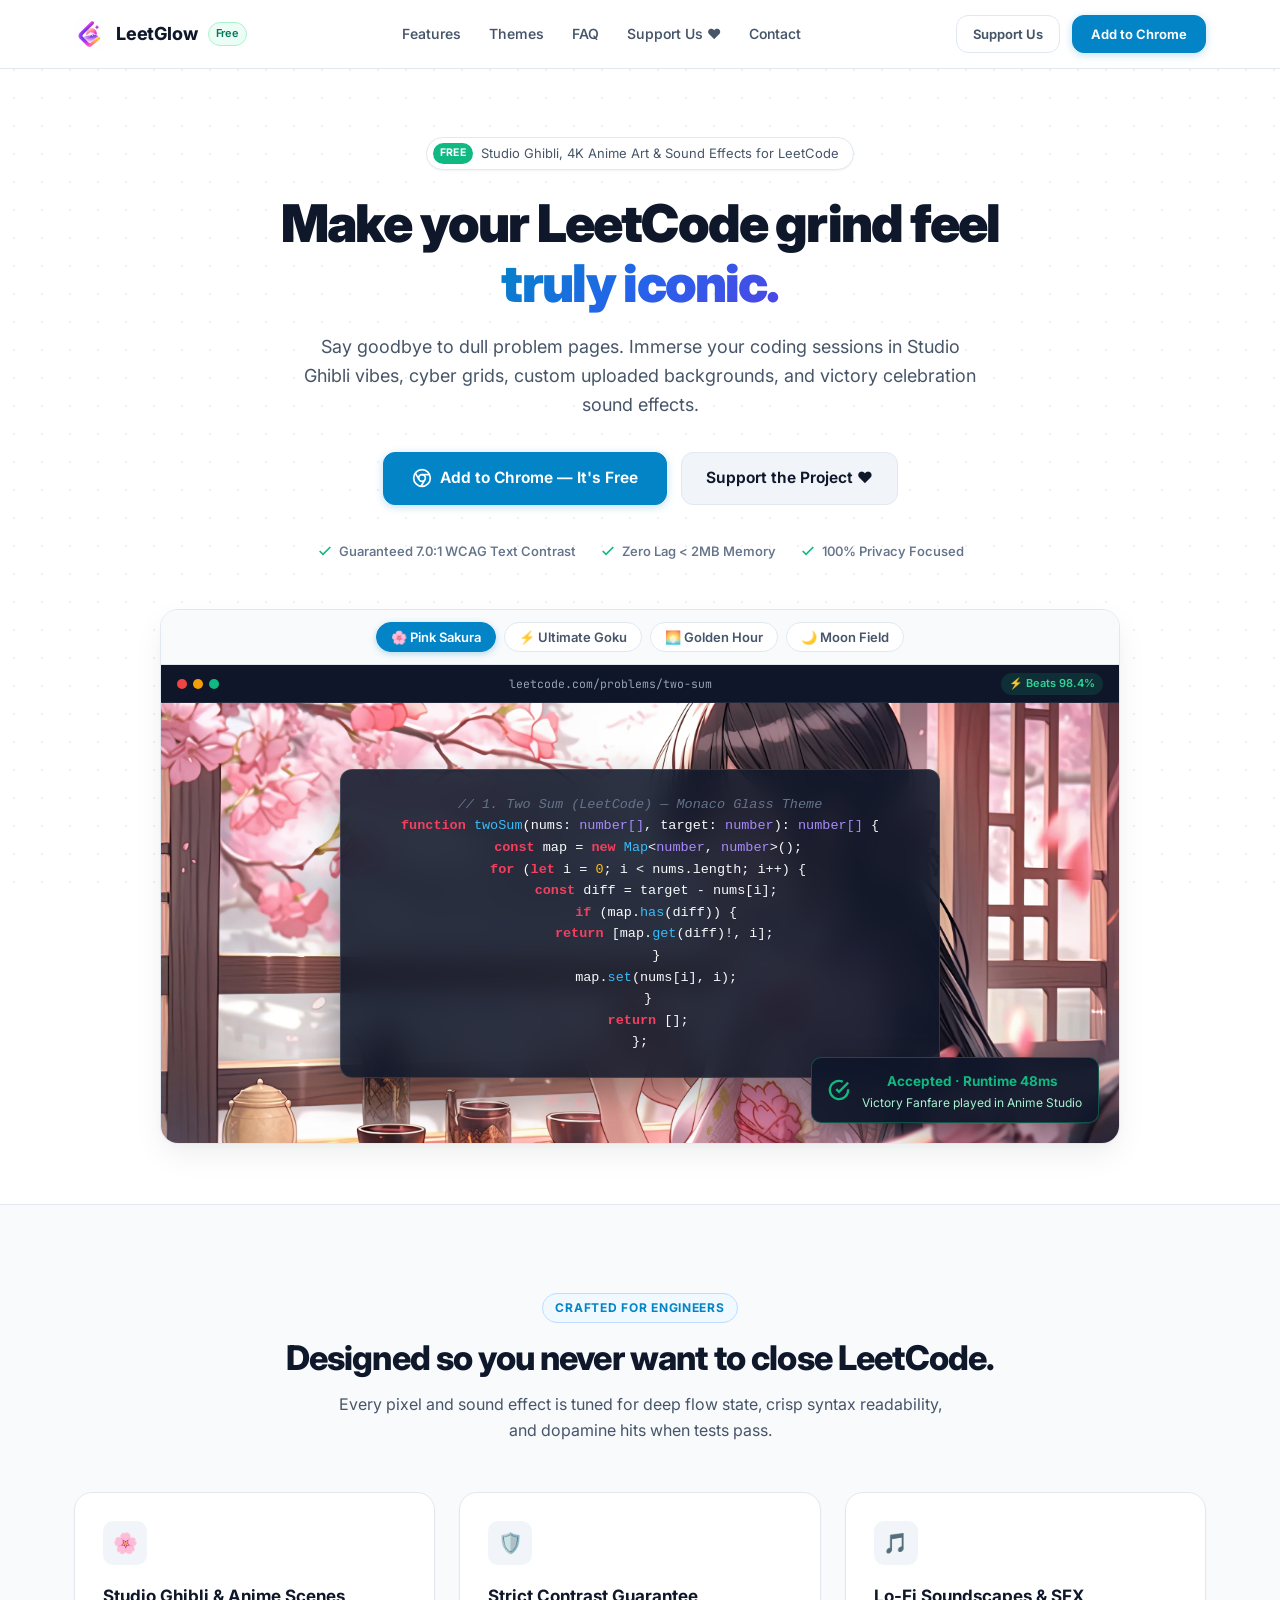
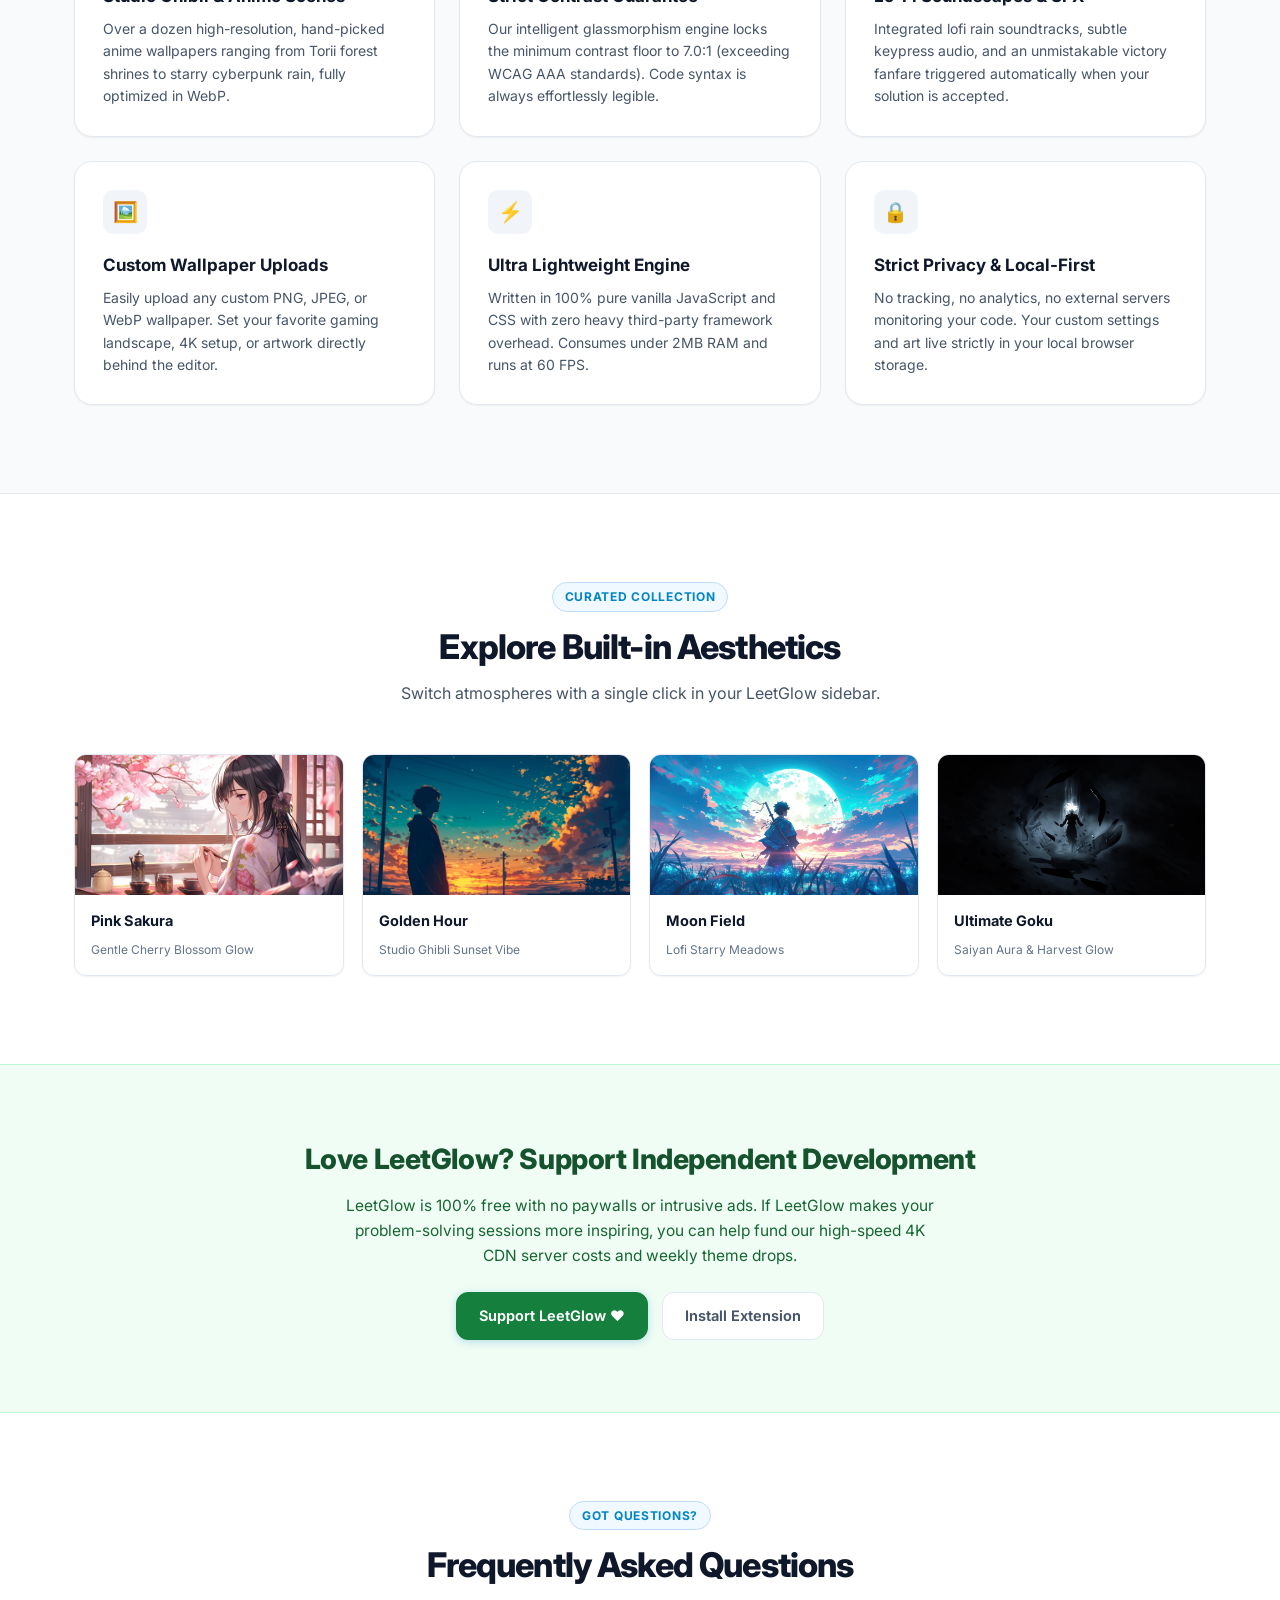
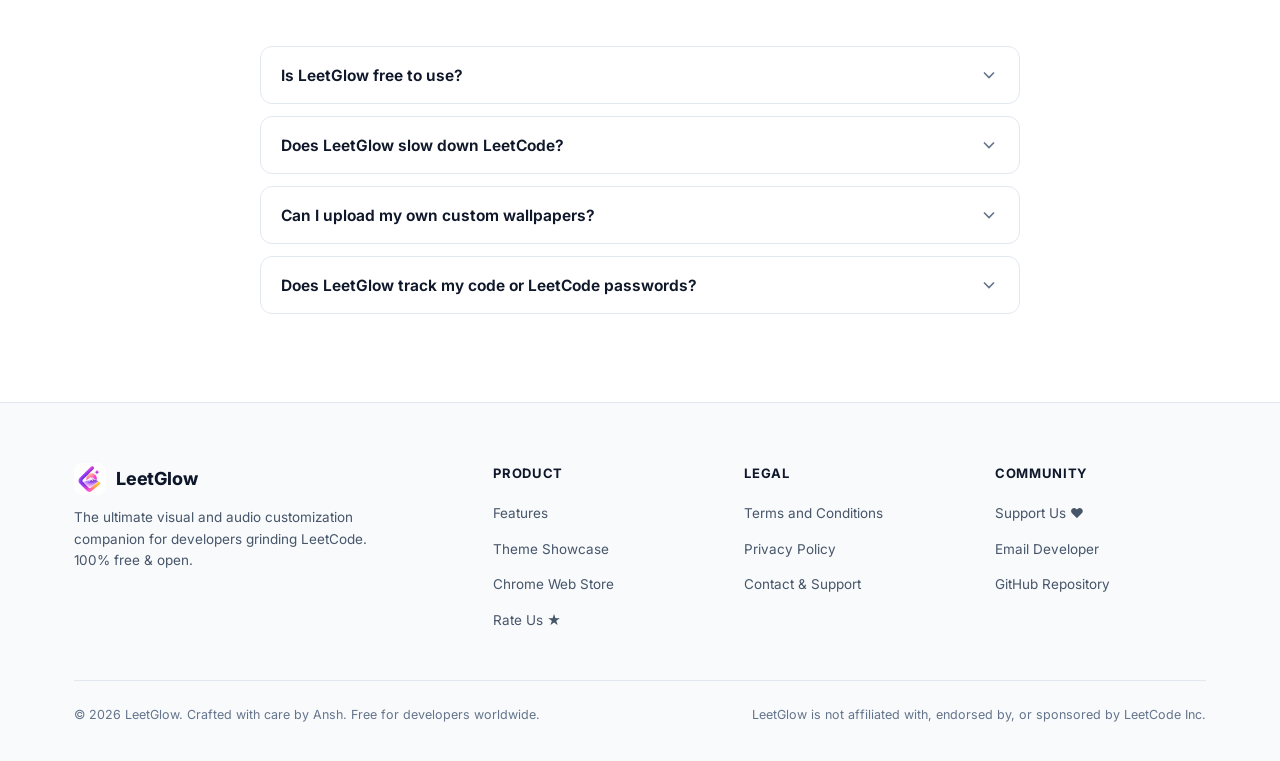
==== commit 4f96b70c: "docs: finalize developer attribution to Ansh across all policies and site pages" ====
--- a/docs/index.html
+++ b/docs/index.html
@@ -340,7 +340,7 @@
       </div>
 
       <div class="footer-bottom">
-        <span>© 2026 LeetGlow. Crafted with care by Anupam Yadav. Free for developers worldwide.</span>
+        <span>© 2026 LeetGlow. Crafted with care by Ansh. Free for developers worldwide.</span>
         <span>LeetGlow is not affiliated with, endorsed by, or sponsored by LeetCode Inc.</span>
       </div>
     </div>
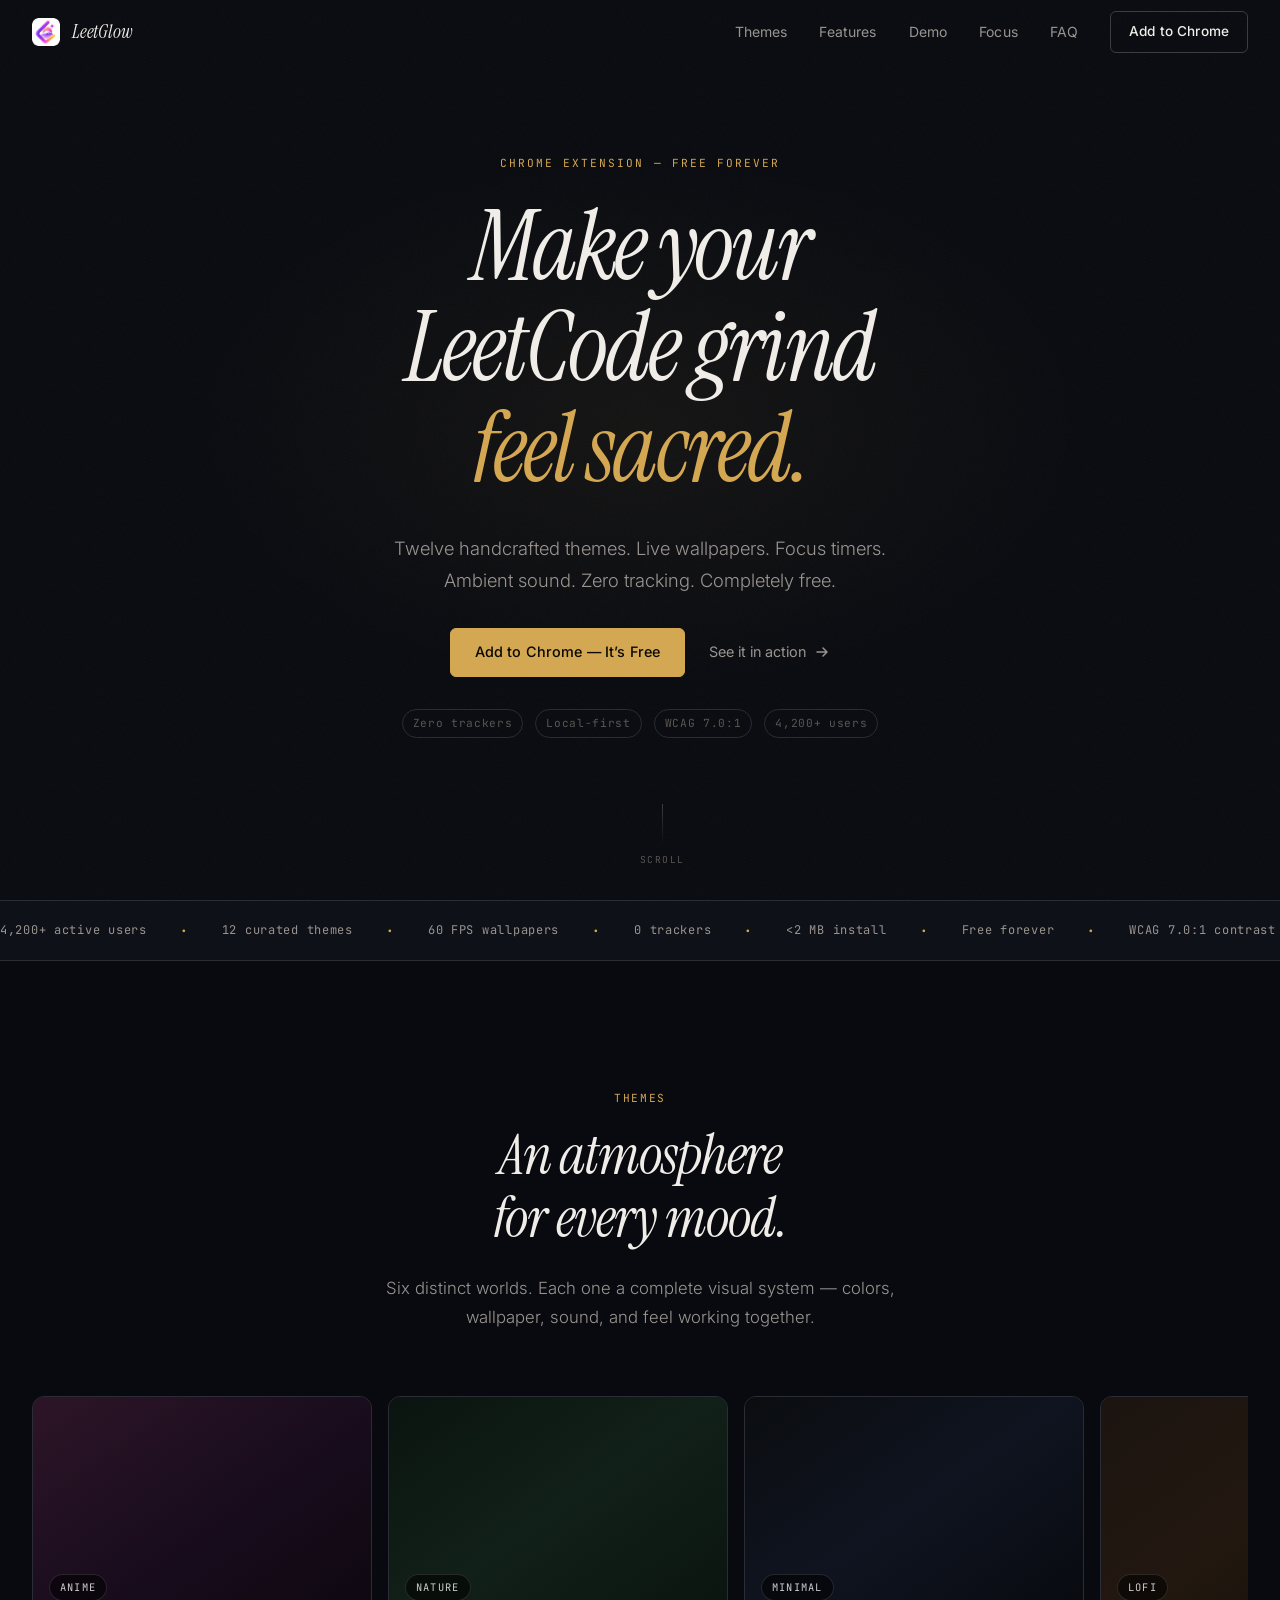
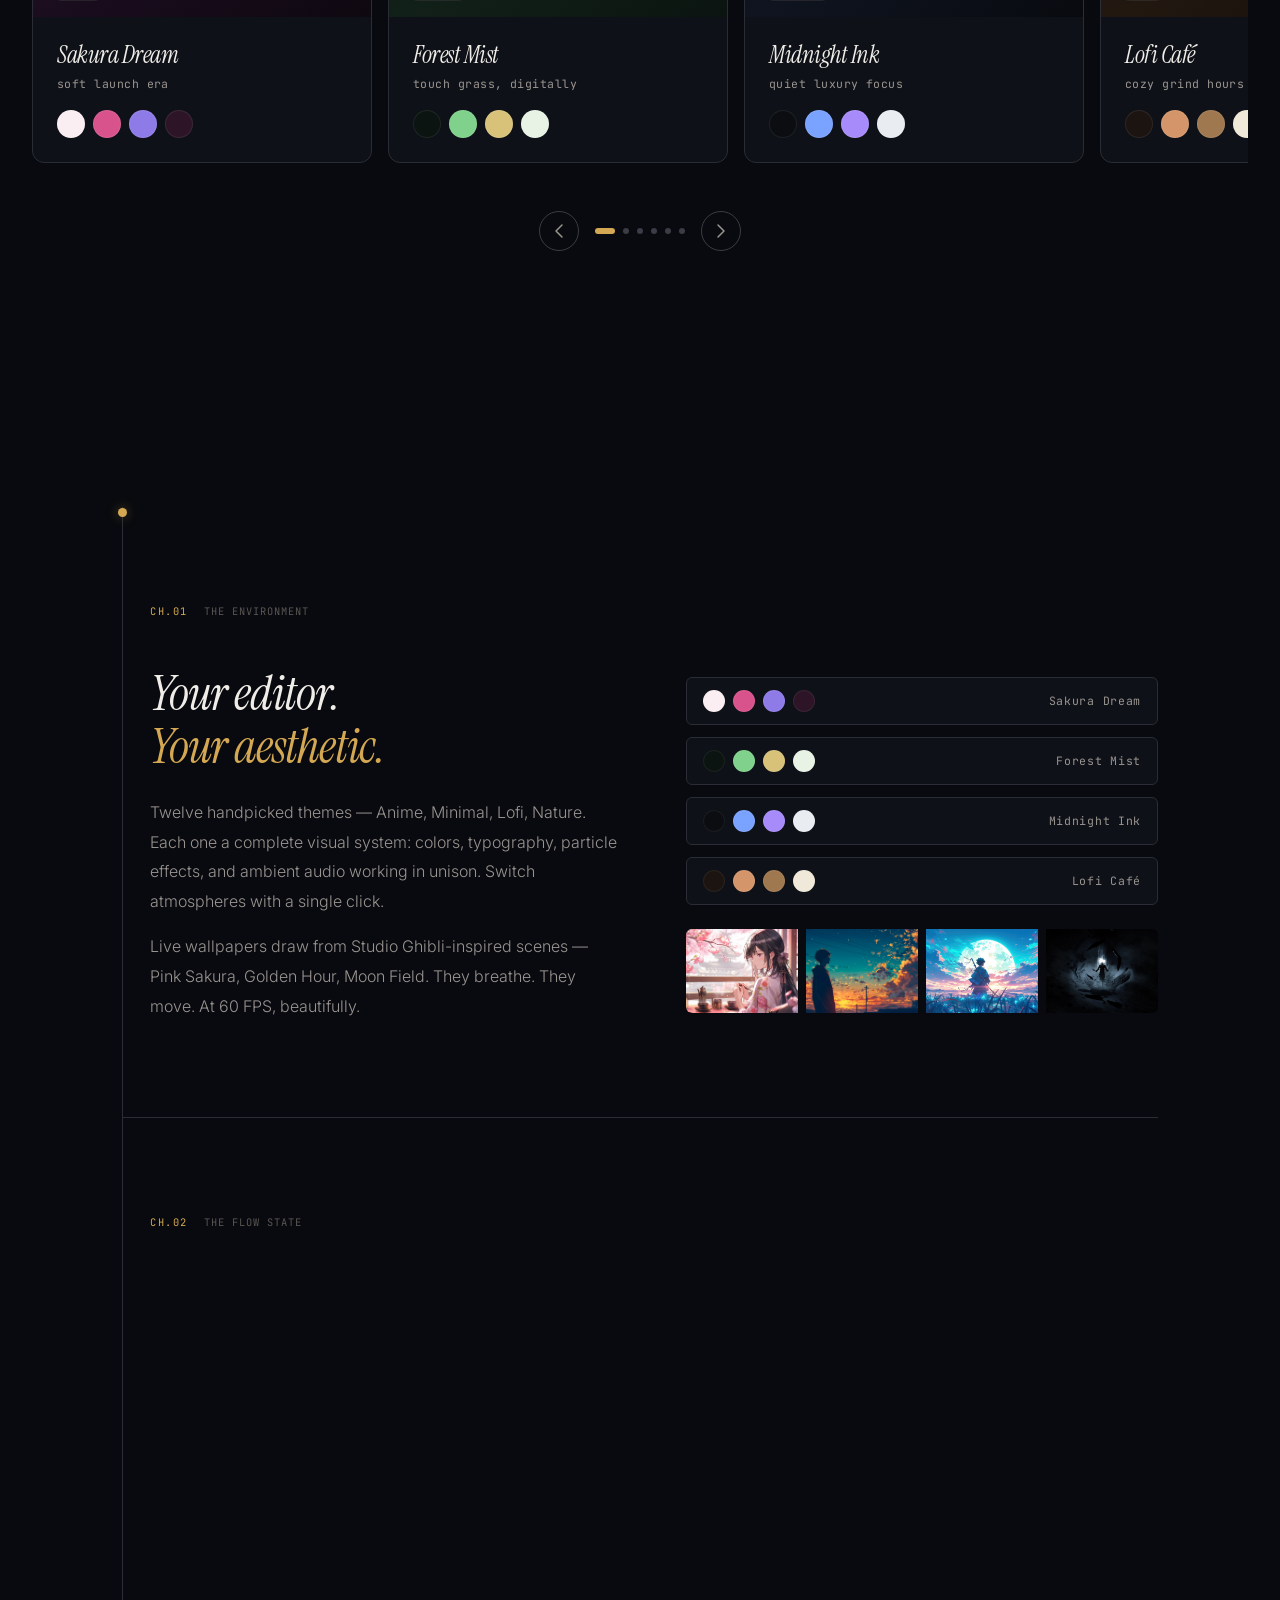
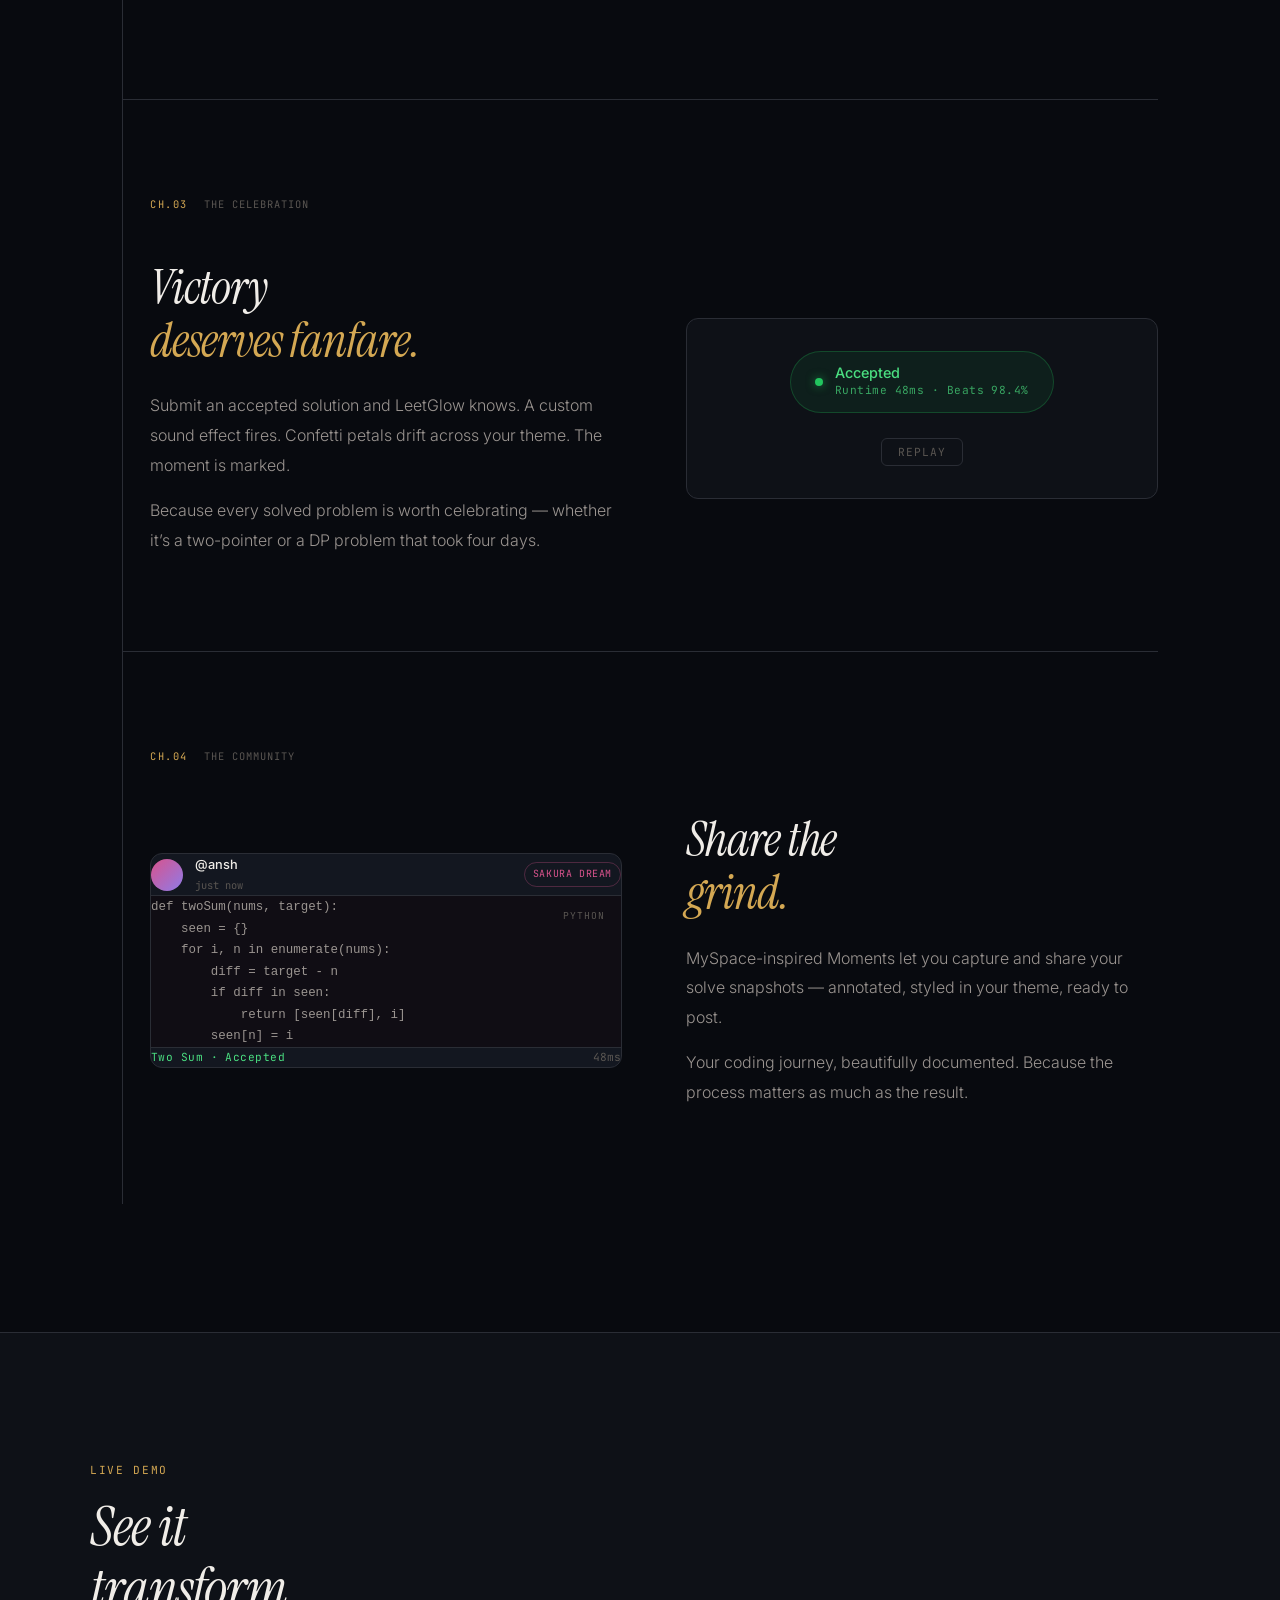
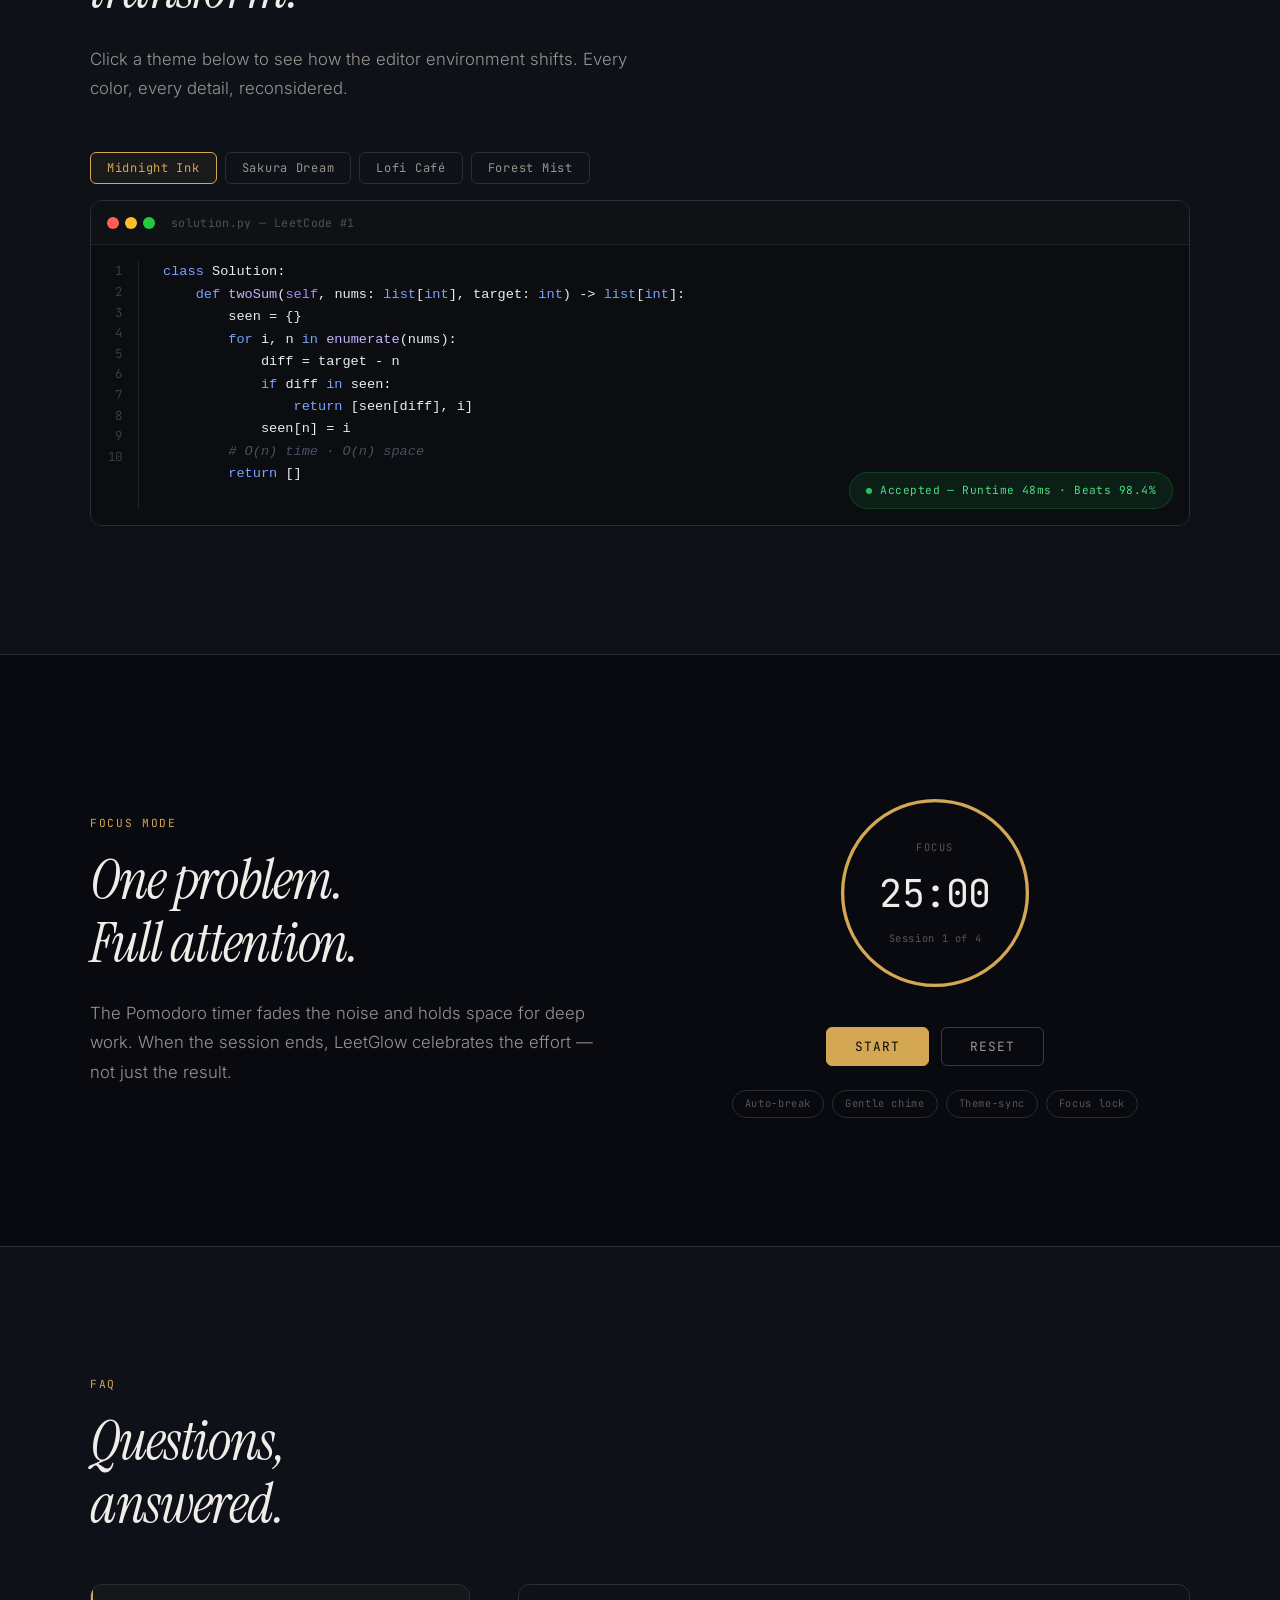
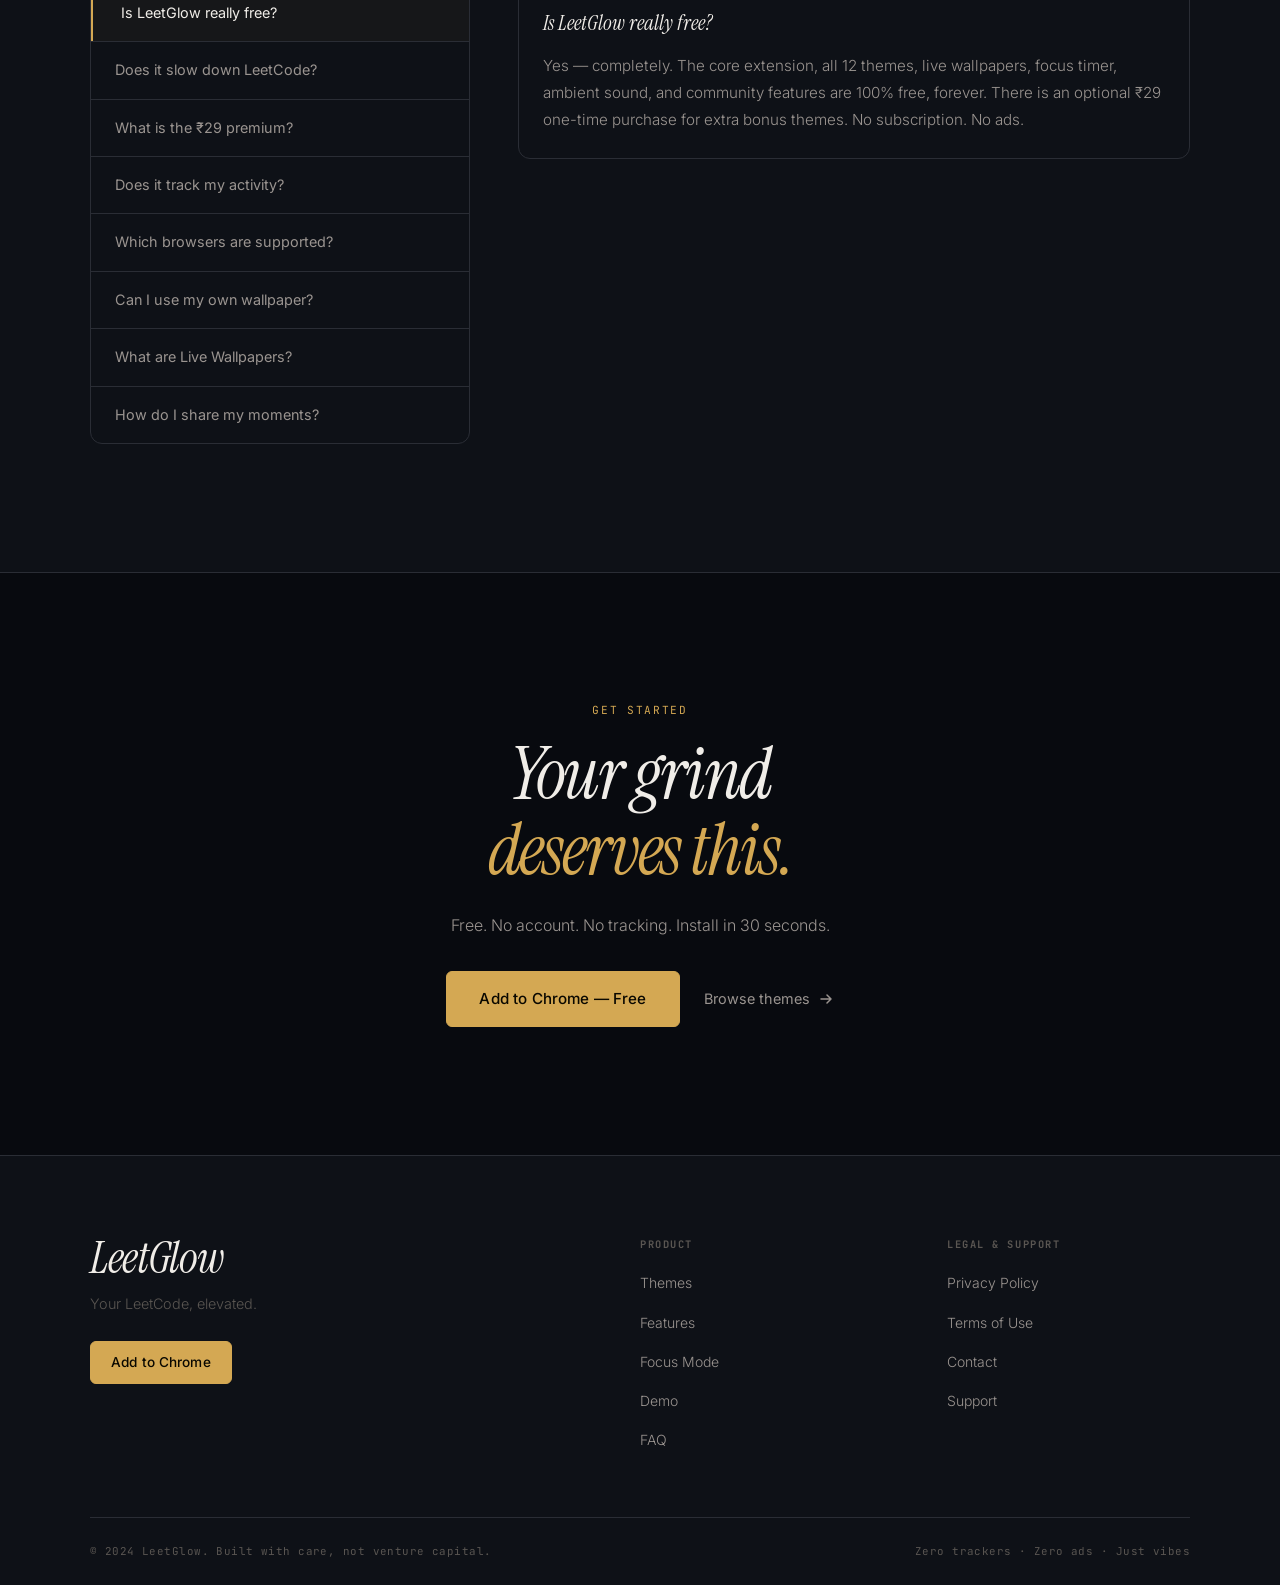
==== commit 08ff106f: "refactor: redesign landing page and update theme assets" ====
--- a/docs/index.html
+++ b/docs/index.html
@@ -1,348 +1,545 @@
 <!DOCTYPE html>
 <html lang="en">
 <head>
-  <meta charset="UTF-8">
-  <meta name="viewport" content="width=device-width, initial-scale=1.0">
-  <title>LeetGlow — Custom Themes, Sound Effects & Backgrounds for LeetCode</title>
-  <meta name="description" content="Transform your LeetCode problem solving with Studio Ghibli-inspired anime scenes, custom wallpapers, ambient lofi soundtracks, and victory celebration sound effects. 100% Free.">
-  <meta name="keywords" content="LeetCode themes, LeetCode dark mode, LeetCode wallpapers, anime coding themes, LeetGlow">
-  <link rel="icon" type="image/png" href="assets/icon128.png">
-  <link rel="preconnect" href="https://fonts.googleapis.com">
-  <link rel="preconnect" href="https://fonts.gstatic.com" crossorigin>
-  <link href="https://fonts.googleapis.com/css2?family=Inter:wght@400;500;600;700;800;900&family=JetBrains+Mono:wght@400;500;600&display=swap" rel="stylesheet">
-  <link rel="stylesheet" href="style.css">
+  <meta charset="UTF-8" />
+  <meta name="viewport" content="width=device-width, initial-scale=1.0" />
+  <title>LeetGlow — Your LeetCode, Elevated</title>
+  <meta name="description" content="LeetGlow transforms your LeetCode environment with handcrafted themes, live wallpapers, focus timers, and ambient sound. Free Chrome extension." />
+  <meta name="theme-color" content="#080a0f" />
+
+  <!-- Open Graph -->
+  <meta property="og:title" content="LeetGlow — Your LeetCode, Elevated" />
+  <meta property="og:description" content="Twelve handpicked themes. Live wallpapers. Focus mode. Ambient sound. Completely free." />
+  <meta property="og:image" content="assets/blue-dragon.webp" />
+  <meta property="og:type" content="website" />
+
+  <!-- Google Fonts -->
+  <link rel="preconnect" href="https://fonts.googleapis.com" />
+  <link rel="preconnect" href="https://fonts.gstatic.com" crossorigin />
+  <link href="https://fonts.googleapis.com/css2?family=Instrument+Serif:ital@0;1&family=Inter:wght@300;400;500;600&family=JetBrains+Mono:wght@400;500&display=swap" rel="stylesheet" />
+
+  <link rel="icon" type="image/png" href="assets/icon128.png" />
+  <link rel="stylesheet" href="style.css" />
 </head>
 <body>
 
-  <!-- Navigation Bar -->
-  <header class="navbar">
-    <div class="container">
-      <a href="index.html" class="nav-brand">
-        <img src="assets/icon128.png" alt="LeetGlow Logo" class="nav-logo">
-        <span class="nav-title">LeetGlow</span>
-        <span class="nav-badge">Free</span>
+  <!-- SVG Grain Filter (no external image) -->
+  <svg class="grain-svg" xmlns="http://www.w3.org/2000/svg" aria-hidden="true" focusable="false">
+    <filter id="grain">
+      <feTurbulence type="fractalNoise" baseFrequency="0.65" numOctaves="3" stitchTiles="stitch" />
+      <feColorMatrix type="saturate" values="0" />
+      <feBlend in="SourceGraphic" mode="overlay" result="blend" />
+      <feComposite in="blend" in2="SourceGraphic" operator="in" />
+    </filter>
+  </svg>
+
+  <!-- ─── NAVBAR ───────────────────────────────────────────── -->
+  <header class="navbar" id="navbar">
+    <div class="navbar-inner">
+      <a href="#" class="nav-logo" aria-label="LeetGlow home">
+        <img src="assets/icon128.png" alt="LeetGlow icon" class="nav-icon" />
+        <span class="nav-wordmark">LeetGlow</span>
       </a>
-
-      <nav class="nav-links">
-        <a href="#features" class="nav-link">Features</a>
-        <a href="#themes" class="nav-link">Themes</a>
-        <a href="#faq" class="nav-link">FAQ</a>
-        <a href="support.html" class="nav-link">Support Us ❤️</a>
-        <a href="contact.html" class="nav-link">Contact</a>
+      <nav class="nav-links" aria-label="Primary navigation">
+        <a href="#themes">Themes</a>
+        <a href="#features">Features</a>
+        <a href="#demo">Demo</a>
+        <a href="#focus">Focus</a>
+        <a href="#faq">FAQ</a>
       </nav>
-
-      <div class="nav-actions">
-        <a href="support.html" class="btn btn-outline" style="padding: 8px 16px; font-size: 13px;">Support Us</a>
-        <a href="https://chromewebstore.google.com/detail/ecpfpadofaimilfpjedgoedhoaglpjdb" target="_blank" class="btn btn-primary" style="padding: 8px 18px; font-size: 13px;">Add to Chrome</a>
-      </div>
+      <a
+        href="https://chromewebstore.google.com/detail/ecpfpadofaimilfpjedgoedhoaglpjdb"
+        class="btn btn-nav"
+        target="_blank"
+        rel="noopener noreferrer"
+      >Add to Chrome</a>
+      <button class="nav-toggle" aria-label="Toggle menu" aria-expanded="false">
+        <span></span><span></span><span></span>
+      </button>
+    </div>
+    <div class="nav-mobile-menu" id="mobile-menu" aria-hidden="true">
+      <a href="#themes">Themes</a>
+      <a href="#features">Features</a>
+      <a href="#demo">Demo</a>
+      <a href="#focus">Focus</a>
+      <a href="#faq">FAQ</a>
+      <a href="https://chromewebstore.google.com/detail/ecpfpadofaimilfpjedgoedhoaglpjdb" class="btn btn-nav" target="_blank" rel="noopener noreferrer">Add to Chrome</a>
     </div>
   </header>
 
-  <!-- Hero Section -->
-  <section class="hero">
-    <div class="container">
-      <div class="hero-pill">
-        <span class="hero-pill-badge">FREE</span>
-        <span>Studio Ghibli, 4K Anime Art & Sound Effects for LeetCode</span>
-      </div>
-
-      <h1 class="hero-title">
-        Make your LeetCode grind feel <span class="gradient-text">truly iconic.</span>
+  <!-- ─── HERO ─────────────────────────────────────────────── -->
+  <section class="hero" id="hero">
+    <div class="hero-grain"></div>
+    <div class="hero-inner">
+      <p class="hero-eyebrow reveal-item">Chrome Extension &mdash; Free Forever</p>
+      <h1 class="hero-headline reveal-item">
+        Make your<br />
+        LeetCode grind<br />
+        <em>feel sacred.</em>
       </h1>
-
-      <p class="hero-desc">
-        Say goodbye to dull problem pages. Immerse your coding sessions in Studio Ghibli vibes, cyber grids, custom uploaded backgrounds, and victory celebration sound effects.
+      <p class="hero-sub reveal-item">
+        Twelve handcrafted themes. Live wallpapers. Focus timers.<br class="br-desktop" />
+        Ambient sound. Zero tracking. Completely free.
       </p>
-
-      <div class="hero-cta">
-        <a href="https://chromewebstore.google.com/detail/ecpfpadofaimilfpjedgoedhoaglpjdb" target="_blank" class="btn btn-primary" style="padding: 13px 28px; font-size: 15.5px;">
-          <svg width="20" height="20" viewBox="0 0 24 24" fill="none" stroke="currentColor" stroke-width="2"><circle cx="12" cy="12" r="10"/><circle cx="12" cy="12" r="4"/><line x1="21.17" y1="8" x2="12" y2="8"/><line x1="3.95" y1="6.06" x2="8.54" y2="14"/><line x1="10.88" y1="21.94" x2="15.46" y2="14"/></svg>
-          Add to Chrome — It's Free
+      <div class="hero-actions reveal-item">
+        <a
+          href="https://chromewebstore.google.com/detail/ecpfpadofaimilfpjedgoedhoaglpjdb"
+          class="btn btn-primary"
+          target="_blank"
+          rel="noopener noreferrer"
+        >Add to Chrome &mdash; It&rsquo;s Free</a>
+        <a href="#demo" class="btn-text-link">
+          See it in action
+          <svg width="16" height="16" viewBox="0 0 16 16" fill="none" aria-hidden="true">
+            <path d="M3 8h10M9 4l4 4-4 4" stroke="currentColor" stroke-width="1.5" stroke-linecap="round" stroke-linejoin="round"/>
+          </svg>
         </a>
-        <a href="support.html" class="btn btn-secondary" style="padding: 13px 24px; font-size: 15.5px;">
-          Support the Project ❤️
+      </div>
+      <div class="hero-badges reveal-item">
+        <span class="badge">Zero trackers</span>
+        <span class="badge">Local-first</span>
+        <span class="badge">WCAG 7.0:1</span>
+        <span class="badge">4,200+ users</span>
+      </div>
+    </div>
+    <div class="hero-scroll-hint reveal-item" aria-hidden="true">
+      <span class="scroll-line"></span>
+      <span class="scroll-label">scroll</span>
+    </div>
+  </section>
+
+  <!-- ─── STATS MARQUEE ────────────────────────────────────── -->
+  <div class="stats-marquee" aria-label="Key statistics">
+    <div class="marquee-track">
+      <div class="marquee-inner">
+        <span>4,200+ active users</span>
+        <span class="marquee-dot" aria-hidden="true">&middot;</span>
+        <span>12 curated themes</span>
+        <span class="marquee-dot" aria-hidden="true">&middot;</span>
+        <span>60 FPS wallpapers</span>
+        <span class="marquee-dot" aria-hidden="true">&middot;</span>
+        <span>0 trackers</span>
+        <span class="marquee-dot" aria-hidden="true">&middot;</span>
+        <span>&lt;2 MB install</span>
+        <span class="marquee-dot" aria-hidden="true">&middot;</span>
+        <span>Free forever</span>
+        <span class="marquee-dot" aria-hidden="true">&middot;</span>
+        <span>WCAG 7.0:1 contrast</span>
+        <span class="marquee-dot" aria-hidden="true">&middot;</span>
+        <span>Local-first storage</span>
+        <span class="marquee-dot" aria-hidden="true">&middot;</span>
+        <!-- Duplicate for seamless loop -->
+        <span>4,200+ active users</span>
+        <span class="marquee-dot" aria-hidden="true">&middot;</span>
+        <span>12 curated themes</span>
+        <span class="marquee-dot" aria-hidden="true">&middot;</span>
+        <span>60 FPS wallpapers</span>
+        <span class="marquee-dot" aria-hidden="true">&middot;</span>
+        <span>0 trackers</span>
+        <span class="marquee-dot" aria-hidden="true">&middot;</span>
+        <span>&lt;2 MB install</span>
+        <span class="marquee-dot" aria-hidden="true">&middot;</span>
+        <span>Free forever</span>
+        <span class="marquee-dot" aria-hidden="true">&middot;</span>
+        <span>WCAG 7.0:1 contrast</span>
+        <span class="marquee-dot" aria-hidden="true">&middot;</span>
+        <span>Local-first storage</span>
+        <span class="marquee-dot" aria-hidden="true">&middot;</span>
+      </div>
+    </div>
+  </div>
+
+  <!-- ─── THEME GALLERY ────────────────────────────────────── -->
+  <section class="themes-gallery" id="themes" aria-label="Theme gallery">
+    <div class="gallery-header reveal-item">
+      <p class="section-label">Themes</p>
+      <h2 class="section-headline">An atmosphere<br /><em>for every mood.</em></h2>
+      <p class="section-sub">Six distinct worlds. Each one a complete visual system — colors, wallpaper, sound, and feel working together.</p>
+    </div>
+
+    <div class="gallery-viewport" id="gallery-viewport" role="list">
+      <!-- Cards generated by JS -->
+    </div>
+
+    <div class="gallery-controls" aria-label="Gallery navigation">
+      <button class="gallery-btn" id="gallery-prev" aria-label="Previous theme">
+        <svg width="20" height="20" viewBox="0 0 20 20" fill="none" aria-hidden="true">
+          <path d="M13 4l-6 6 6 6" stroke="currentColor" stroke-width="1.5" stroke-linecap="round" stroke-linejoin="round"/>
+        </svg>
+      </button>
+      <div class="gallery-dots" id="gallery-dots" role="tablist" aria-label="Theme navigation dots"></div>
+      <button class="gallery-btn" id="gallery-next" aria-label="Next theme">
+        <svg width="20" height="20" viewBox="0 0 20 20" fill="none" aria-hidden="true">
+          <path d="M7 4l6 6-6 6" stroke="currentColor" stroke-width="1.5" stroke-linecap="round" stroke-linejoin="round"/>
+        </svg>
+      </button>
+    </div>
+  </section>
+
+  <!-- ─── STORY CHAPTERS ───────────────────────────────────── -->
+  <section class="story-chapters" id="features" aria-label="Feature chapters">
+    <div class="chapters-inner">
+
+      <!-- Sticky chapter spine -->
+      <div class="chapter-spine" aria-hidden="true">
+        <div class="spine-line"></div>
+        <div class="spine-marker" id="spine-marker"></div>
+      </div>
+
+      <!-- Ch.01 — The Environment -->
+      <article class="chapter" data-chapter="01" id="ch-01">
+        <div class="chapter-meta">
+          <span class="chapter-num">Ch.01</span>
+          <span class="chapter-title">The Environment</span>
+        </div>
+        <div class="chapter-body chapter-left">
+          <div class="chapter-text reveal-item">
+            <h2 class="chapter-headline">Your editor.<br /><em>Your aesthetic.</em></h2>
+            <p>Twelve handpicked themes &mdash; Anime, Minimal, Lofi, Nature. Each one a complete visual system: colors, typography, particle effects, and ambient audio working in unison. Switch atmospheres with a single click.</p>
+            <p>Live wallpapers draw from Studio Ghibli-inspired scenes &mdash; Pink Sakura, Golden Hour, Moon Field. They breathe. They move. At 60 FPS, beautifully.</p>
+          </div>
+          <div class="chapter-visual reveal-item">
+            <div class="palette-showcase">
+              <div class="palette-row" data-palette="sakura">
+                <div class="palette-swatch" style="background:#fbeef2;"></div>
+                <div class="palette-swatch" style="background:#d8538c;"></div>
+                <div class="palette-swatch" style="background:#8f7be8;"></div>
+                <div class="palette-swatch" style="background:#2d1527;"></div>
+                <span class="palette-name">Sakura Dream</span>
+              </div>
+              <div class="palette-row" data-palette="forest">
+                <div class="palette-swatch" style="background:#0b1410;"></div>
+                <div class="palette-swatch" style="background:#7fd18b;"></div>
+                <div class="palette-swatch" style="background:#d8c27a;"></div>
+                <div class="palette-swatch" style="background:#e8f3e6;"></div>
+                <span class="palette-name">Forest Mist</span>
+              </div>
+              <div class="palette-row" data-palette="midnight">
+                <div class="palette-swatch" style="background:#0b0d10;"></div>
+                <div class="palette-swatch" style="background:#7aa2ff;"></div>
+                <div class="palette-swatch" style="background:#a78bfa;"></div>
+                <div class="palette-swatch" style="background:#e9edf2;"></div>
+                <span class="palette-name">Midnight Ink</span>
+              </div>
+              <div class="palette-row" data-palette="lofi">
+                <div class="palette-swatch" style="background:#1c1410;"></div>
+                <div class="palette-swatch" style="background:#d4956a;"></div>
+                <div class="palette-swatch" style="background:#a07850;"></div>
+                <div class="palette-swatch" style="background:#f0e8d8;"></div>
+                <span class="palette-name">Lofi Caf&eacute;</span>
+              </div>
+            </div>
+            <div class="wallpaper-strip">
+              <img src="assets/blue-dragon.webp" alt="Pink Sakura wallpaper" class="wallpaper-thumb" loading="lazy" />
+              <img src="assets/golden-hour.webp" alt="Golden Hour wallpaper" class="wallpaper-thumb" loading="lazy" />
+              <img src="assets/moon-field.webp" alt="Moon Field wallpaper" class="wallpaper-thumb" loading="lazy" />
+              <img src="assets/harvest-moon.webp" alt="Harvest Moon wallpaper" class="wallpaper-thumb" loading="lazy" />
+            </div>
+          </div>
+        </div>
+      </article>
+
+      <!-- Ch.02 — The Flow State -->
+      <article class="chapter" data-chapter="02" id="ch-02">
+        <div class="chapter-meta">
+          <span class="chapter-num">Ch.02</span>
+          <span class="chapter-title">The Flow State</span>
+        </div>
+        <div class="chapter-body chapter-right">
+          <div class="chapter-visual reveal-item">
+            <div class="timer-mockup-mini">
+              <div class="timer-ring-mini" aria-hidden="true">
+                <svg viewBox="0 0 120 120" class="ring-svg-mini">
+                  <circle cx="60" cy="60" r="50" class="ring-track-mini" />
+                  <circle cx="60" cy="60" r="50" class="ring-fill-mini" id="chapter-ring" />
+                </svg>
+                <div class="timer-center-mini">
+                  <span class="timer-digits-mini" id="chapter-timer-digits">25:00</span>
+                </div>
+              </div>
+              <div class="timer-label-mini">Focus Session</div>
+            </div>
+          </div>
+          <div class="chapter-text reveal-item">
+            <h2 class="chapter-headline">Deep work,<br /><em>by design.</em></h2>
+            <p>The integrated Pomodoro timer syncs with your theme. When focus mode activates, distractions retract. Sidebar collapses. Panel noise disappears.</p>
+            <p>When time runs out, a gentle chime pulls you back &mdash; not a jarring alarm. The kind of interruption that respects your cognitive state.</p>
+          </div>
+        </div>
+      </article>
+
+      <!-- Ch.03 — The Celebration -->
+      <article class="chapter" data-chapter="03" id="ch-03">
+        <div class="chapter-meta">
+          <span class="chapter-num">Ch.03</span>
+          <span class="chapter-title">The Celebration</span>
+        </div>
+        <div class="chapter-body chapter-left">
+          <div class="chapter-text reveal-item">
+            <h2 class="chapter-headline">Victory<br /><em>deserves fanfare.</em></h2>
+            <p>Submit an accepted solution and LeetGlow knows. A custom sound effect fires. Confetti petals drift across your theme. The moment is marked.</p>
+            <p>Because every solved problem is worth celebrating &mdash; whether it&rsquo;s a two-pointer or a DP problem that took four days.</p>
+          </div>
+          <div class="chapter-visual reveal-item">
+            <div class="accepted-showcase">
+              <div class="accepted-toast" id="accepted-toast">
+                <div class="accepted-dot"></div>
+                <div class="accepted-text">
+                  <span class="accepted-label">Accepted</span>
+                  <span class="accepted-meta">Runtime 48ms &middot; Beats 98.4%</span>
+                </div>
+              </div>
+              <div class="confetti-area" id="confetti-area" aria-hidden="true">
+                <span class="petal" style="--delay:0s;--x:20%;--r:15deg;"></span>
+                <span class="petal" style="--delay:0.1s;--x:45%;--r:-20deg;"></span>
+                <span class="petal" style="--delay:0.2s;--x:70%;--r:30deg;"></span>
+                <span class="petal" style="--delay:0.3s;--x:35%;--r:-10deg;"></span>
+                <span class="petal" style="--delay:0.15s;--x:60%;--r:25deg;"></span>
+                <span class="petal" style="--delay:0.25s;--x:80%;--r:-35deg;"></span>
+              </div>
+              <button class="replay-btn" id="replay-celebration">Replay</button>
+            </div>
+          </div>
+        </div>
+      </article>
+
+      <!-- Ch.04 — The Community -->
+      <article class="chapter" data-chapter="04" id="ch-04">
+        <div class="chapter-meta">
+          <span class="chapter-num">Ch.04</span>
+          <span class="chapter-title">The Community</span>
+        </div>
+        <div class="chapter-body chapter-right">
+          <div class="chapter-visual reveal-item">
+            <div class="share-card-mockup">
+              <div class="share-card-header">
+                <div class="share-avatar"></div>
+                <div class="share-user-info">
+                  <span class="share-username">@ansh</span>
+                  <span class="share-time">just now</span>
+                </div>
+                <span class="share-theme-badge">Sakura Dream</span>
+              </div>
+              <div class="share-card-code">
+                <span class="code-lang">python</span>
+                <pre class="share-code"><code>def twoSum(nums, target):
+    seen = {}
+    for i, n in enumerate(nums):
+        diff = target - n
+        if diff in seen:
+            return [seen[diff], i]
+        seen[n] = i</code></pre>
+              </div>
+              <div class="share-card-footer">
+                <span class="share-result">Two Sum &middot; Accepted</span>
+                <span class="share-time-meta">48ms</span>
+              </div>
+            </div>
+          </div>
+          <div class="chapter-text reveal-item">
+            <h2 class="chapter-headline">Share the<br /><em>grind.</em></h2>
+            <p>MySpace-inspired Moments let you capture and share your solve snapshots &mdash; annotated, styled in your theme, ready to post.</p>
+            <p>Your coding journey, beautifully documented. Because the process matters as much as the result.</p>
+          </div>
+        </div>
+      </article>
+
+    </div>
+  </section>
+
+  <!-- ─── EDITOR DEMO ───────────────────────────────────────── -->
+  <section class="editor-demo" id="demo" aria-label="Interactive editor demo">
+    <div class="editor-demo-inner">
+      <div class="editor-header-text reveal-item">
+        <p class="section-label">Live Demo</p>
+        <h2 class="section-headline">See it<br /><em>transform.</em></h2>
+        <p class="section-sub">Click a theme below to see how the editor environment shifts. Every color, every detail, reconsidered.</p>
+      </div>
+
+      <div class="editor-layout reveal-item">
+        <!-- Theme picker -->
+        <div class="editor-theme-picker" role="tablist" aria-label="Editor theme switcher">
+          <button class="theme-tab active" data-theme="midnight-ink" role="tab" aria-selected="true">Midnight Ink</button>
+          <button class="theme-tab" data-theme="sakura-dream" role="tab" aria-selected="false">Sakura Dream</button>
+          <button class="theme-tab" data-theme="lofi-cafe" role="tab" aria-selected="false">Lofi Caf&eacute;</button>
+          <button class="theme-tab" data-theme="forest-mist" role="tab" aria-selected="false">Forest Mist</button>
+        </div>
+
+        <!-- Monaco mock -->
+        <div class="monaco-window" id="monaco-window" data-active-theme="midnight-ink" role="region" aria-label="Code editor preview">
+          <div class="monaco-titlebar">
+            <div class="window-dots" aria-hidden="true">
+              <span class="dot dot-red"></span>
+              <span class="dot dot-yellow"></span>
+              <span class="dot dot-green"></span>
+            </div>
+            <span class="monaco-filename" id="monaco-filename">solution.py &mdash; LeetCode #1</span>
+          </div>
+          <div class="monaco-body">
+            <div class="monaco-sidebar" aria-hidden="true">
+              <span class="line-num">1</span>
+              <span class="line-num">2</span>
+              <span class="line-num">3</span>
+              <span class="line-num">4</span>
+              <span class="line-num">5</span>
+              <span class="line-num">6</span>
+              <span class="line-num">7</span>
+              <span class="line-num">8</span>
+              <span class="line-num">9</span>
+              <span class="line-num">10</span>
+            </div>
+            <pre class="monaco-code" id="monaco-code"><code><span class="tok-keyword">class</span> <span class="tok-class">Solution</span>:
+    <span class="tok-keyword">def</span> <span class="tok-fn">twoSum</span>(<span class="tok-self">self</span>, nums: <span class="tok-type">list</span>[<span class="tok-type">int</span>], target: <span class="tok-type">int</span>) -&gt; <span class="tok-type">list</span>[<span class="tok-type">int</span>]:
+        seen = {}
+        <span class="tok-keyword">for</span> i, n <span class="tok-keyword">in</span> <span class="tok-fn">enumerate</span>(nums):
+            diff = target - n
+            <span class="tok-keyword">if</span> diff <span class="tok-keyword">in</span> seen:
+                <span class="tok-keyword">return</span> [seen[diff], i]
+            seen[n] = i
+        <span class="tok-comment"># O(n) time · O(n) space</span>
+        <span class="tok-keyword">return</span> []</code></pre>
+          </div>
+          <!-- Accepted toast overlay -->
+          <div class="editor-toast" id="editor-toast" aria-live="polite" aria-atomic="true">
+            <span class="editor-toast-dot"></span>
+            <span class="editor-toast-text">Accepted &mdash; Runtime 48ms &middot; Beats 98.4%</span>
+          </div>
+        </div>
+      </div>
+    </div>
+  </section>
+
+  <!-- ─── FOCUS MODE SECTION ───────────────────────────────── -->
+  <section class="focus-section" id="focus" aria-label="Focus mode">
+    <div class="focus-inner">
+      <div class="focus-text reveal-item">
+        <p class="section-label">Focus Mode</p>
+        <h2 class="section-headline">One problem.<br /><em>Full attention.</em></h2>
+        <p class="section-sub">The Pomodoro timer fades the noise and holds space for deep work. When the session ends, LeetGlow celebrates the effort &mdash; not just the result.</p>
+      </div>
+
+      <div class="timer-showcase reveal-item">
+        <div class="timer-ring" role="timer" aria-label="Pomodoro timer">
+          <svg viewBox="0 0 200 200" class="ring-svg" aria-hidden="true">
+            <circle cx="100" cy="100" r="84" class="ring-track" />
+            <circle cx="100" cy="100" r="84" class="ring-progress" id="ring-progress" />
+          </svg>
+          <div class="timer-inner">
+            <span class="timer-label">Focus</span>
+            <span class="timer-display" id="timer-display">25:00</span>
+            <span class="timer-session">Session 1 of 4</span>
+          </div>
+        </div>
+        <div class="timer-controls">
+          <button class="timer-btn" id="timer-start" aria-label="Start focus session">Start</button>
+          <button class="timer-btn timer-btn-ghost" id="timer-reset" aria-label="Reset timer">Reset</button>
+        </div>
+        <div class="timer-tags" aria-label="Timer features">
+          <span class="timer-tag">Auto-break</span>
+          <span class="timer-tag">Gentle chime</span>
+          <span class="timer-tag">Theme-sync</span>
+          <span class="timer-tag">Focus lock</span>
+        </div>
+      </div>
+    </div>
+  </section>
+
+  <!-- ─── FAQ ─────────────────────────────────────────────── -->
+  <section class="faq-section" id="faq" aria-label="Frequently asked questions">
+    <div class="faq-inner">
+      <div class="faq-header reveal-item">
+        <p class="section-label">FAQ</p>
+        <h2 class="section-headline">Questions,<br /><em>answered.</em></h2>
+      </div>
+
+      <div class="faq-layout">
+        <!-- Question list -->
+        <ul class="faq-questions" id="faq-questions" role="list">
+          <li class="faq-q active" data-faq="0" role="button" tabindex="0" aria-expanded="true">Is LeetGlow really free?</li>
+          <li class="faq-q" data-faq="1" role="button" tabindex="0" aria-expanded="false">Does it slow down LeetCode?</li>
+          <li class="faq-q" data-faq="2" role="button" tabindex="0" aria-expanded="false">What is the &#8377;29 premium?</li>
+          <li class="faq-q" data-faq="3" role="button" tabindex="0" aria-expanded="false">Does it track my activity?</li>
+          <li class="faq-q" data-faq="4" role="button" tabindex="0" aria-expanded="false">Which browsers are supported?</li>
+          <li class="faq-q" data-faq="5" role="button" tabindex="0" aria-expanded="false">Can I use my own wallpaper?</li>
+          <li class="faq-q" data-faq="6" role="button" tabindex="0" aria-expanded="false">What are Live Wallpapers?</li>
+          <li class="faq-q" data-faq="7" role="button" tabindex="0" aria-expanded="false">How do I share my moments?</li>
+        </ul>
+
+        <!-- Answer panel -->
+        <div class="faq-answer-panel" id="faq-answer-panel" aria-live="polite">
+          <!-- Answers injected by JS -->
+        </div>
+
+        <!-- Mobile accordion -->
+        <div class="faq-accordion" id="faq-accordion">
+          <!-- Accordion items injected by JS -->
+        </div>
+      </div>
+    </div>
+  </section>
+
+  <!-- ─── FINAL CTA ─────────────────────────────────────────── -->
+  <section class="cta-final" aria-label="Call to action">
+    <div class="cta-inner reveal-item">
+      <p class="section-label">Get Started</p>
+      <h2 class="cta-headline">Your grind<br /><em>deserves this.</em></h2>
+      <p class="cta-sub">Free. No account. No tracking. Install in 30 seconds.</p>
+      <div class="cta-actions">
+        <a
+          href="https://chromewebstore.google.com/detail/ecpfpadofaimilfpjedgoedhoaglpjdb"
+          class="btn btn-primary btn-large"
+          target="_blank"
+          rel="noopener noreferrer"
+        >Add to Chrome &mdash; Free</a>
+        <a href="#themes" class="btn-text-link">
+          Browse themes
+          <svg width="16" height="16" viewBox="0 0 16 16" fill="none" aria-hidden="true">
+            <path d="M3 8h10M9 4l4 4-4 4" stroke="currentColor" stroke-width="1.5" stroke-linecap="round" stroke-linejoin="round"/>
+          </svg>
         </a>
       </div>
-
-      <div class="hero-guarantee">
-        <span>
-          <svg width="16" height="16" viewBox="0 0 24 24" fill="none" stroke="currentColor" stroke-width="2.5"><polyline points="20 6 9 17 4 12"/></svg>
-          Guaranteed 7.0:1 WCAG Text Contrast
-        </span>
-        <span>
-          <svg width="16" height="16" viewBox="0 0 24 24" fill="none" stroke="currentColor" stroke-width="2.5"><polyline points="20 6 9 17 4 12"/></svg>
-          Zero Lag &lt; 2MB Memory
-        </span>
-        <span>
-          <svg width="16" height="16" viewBox="0 0 24 24" fill="none" stroke="currentColor" stroke-width="2.5"><polyline points="20 6 9 17 4 12"/></svg>
-          100% Privacy Focused
-        </span>
-      </div>
-
-      <!-- Interactive Mockup Preview -->
-      <div class="preview-showcase" id="themes">
-        <div class="preview-switcher">
-          <button class="theme-pill-btn active" data-theme="blue-dragon">🌸 Pink Sakura</button>
-          <button class="theme-pill-btn" data-theme="harvest">⚡ Ultimate Goku</button>
-          <button class="theme-pill-btn" data-theme="golden-hour">🌅 Golden Hour</button>
-          <button class="theme-pill-btn" data-theme="moon-field">🌙 Moon Field</button>
-        </div>
-
-        <div class="preview-window">
-          <div class="window-header">
-            <div class="window-dots">
-              <span class="window-dot dot-red"></span>
-              <span class="window-dot dot-yellow"></span>
-              <span class="window-dot dot-green"></span>
-            </div>
-            <div class="window-title">
-              <span>leetcode.com/problems/two-sum</span>
-            </div>
-            <div class="window-badge">
-              ⚡ Beats 98.4%
-            </div>
-          </div>
-
-          <div class="window-stage" id="previewStage">
-            <div class="window-glass-editor">
-              <pre><code><span class="code-comment">// 1. Two Sum (LeetCode) — Monaco Glass Theme</span>
-<span class="code-keyword">function</span> <span class="code-func">twoSum</span>(<span class="code-var">nums</span>: <span class="code-type">number[]</span>, <span class="code-var">target</span>: <span class="code-type">number</span>): <span class="code-type">number[]</span> {
-  <span class="code-keyword">const</span> map = <span class="code-keyword">new</span> <span class="code-func">Map</span>&lt;<span class="code-type">number</span>, <span class="code-type">number</span>&gt;();
-  <span class="code-keyword">for</span> (<span class="code-keyword">let</span> i = <span class="code-num">0</span>; i &lt; nums.<span class="code-var">length</span>; i++) {
-    <span class="code-keyword">const</span> diff = target - nums[i];
-    <span class="code-keyword">if</span> (map.<span class="code-func">has</span>(diff)) {
-      <span class="code-keyword">return</span> [map.<span class="code-func">get</span>(diff)!, i];
-    }
-    map.<span class="code-func">set</span>(nums[i], i);
-  }
-  <span class="code-keyword">return</span> [];
-};</code></pre>
-            </div>
-
-            <div class="submission-toast">
-              <svg width="22" height="22" viewBox="0 0 24 24" fill="none" stroke="#10b981" stroke-width="2.5"><path d="M22 11.08V12a10 10 0 1 1-5.93-9.14"/><polyline points="22 4 12 14.01 9 11.01"/></svg>
-              <div>
-                <strong style="color: #10b981; font-size: 13.5px;">Accepted · Runtime 48ms</strong>
-                <p style="font-size: 12px; color: #a7f3d0; margin: 0;">Victory Fanfare played in Anime Studio</p>
-              </div>
-            </div>
-          </div>
-        </div>
-      </div>
-    </div>
-  </section>
-
-  <!-- Features Grid -->
-  <section class="features-section" id="features">
-    <div class="container">
-      <div class="section-header">
-        <span class="section-tag">Crafted For Engineers</span>
-        <h2 class="section-title">Designed so you never want to close LeetCode.</h2>
-        <p class="section-subtitle">Every pixel and sound effect is tuned for deep flow state, crisp syntax readability, and dopamine hits when tests pass.</p>
-      </div>
-
-      <div class="features-grid">
-        <div class="feature-card">
-          <div class="feature-icon-wrapper">🌸</div>
-          <h3 class="feature-title">Studio Ghibli & Anime Scenes</h3>
-          <p class="feature-desc">Over a dozen high-resolution, hand-picked anime wallpapers ranging from Torii forest shrines to starry cyberpunk rain, fully optimized in WebP.</p>
-        </div>
-
-        <div class="feature-card">
-          <div class="feature-icon-wrapper">🛡️</div>
-          <h3 class="feature-title">Strict Contrast Guarantee</h3>
-          <p class="feature-desc">Our intelligent glassmorphism engine locks the minimum contrast floor to 7.0:1 (exceeding WCAG AAA standards). Code syntax is always effortlessly legible.</p>
-        </div>
-
-        <div class="feature-card">
-          <div class="feature-icon-wrapper">🎵</div>
-          <h3 class="feature-title">Lo-Fi Soundscapes & SFX</h3>
-          <p class="feature-desc">Integrated lofi rain soundtracks, subtle keypress audio, and an unmistakable victory fanfare triggered automatically when your solution is accepted.</p>
-        </div>
-
-        <div class="feature-card">
-          <div class="feature-icon-wrapper">🖼️</div>
-          <h3 class="feature-title">Custom Wallpaper Uploads</h3>
-          <p class="feature-desc">Easily upload any custom PNG, JPEG, or WebP wallpaper. Set your favorite gaming landscape, 4K setup, or artwork directly behind the editor.</p>
-        </div>
-
-        <div class="feature-card">
-          <div class="feature-icon-wrapper">⚡</div>
-          <h3 class="feature-title">Ultra Lightweight Engine</h3>
-          <p class="feature-desc">Written in 100% pure vanilla JavaScript and CSS with zero heavy third-party framework overhead. Consumes under 2MB RAM and runs at 60 FPS.</p>
-        </div>
-
-        <div class="feature-card">
-          <div class="feature-icon-wrapper">🔒</div>
-          <h3 class="feature-title">Strict Privacy & Local-First</h3>
-          <p class="feature-desc">No tracking, no analytics, no external servers monitoring your code. Your custom settings and art live strictly in your local browser storage.</p>
-        </div>
-      </div>
-    </div>
-  </section>
-
-  <!-- Themes Showcase Section -->
-  <section class="themes-section">
-    <div class="container">
-      <div class="section-header">
-        <span class="section-tag">Curated Collection</span>
-        <h2 class="section-title">Explore Built-in Aesthetics</h2>
-        <p class="section-subtitle">Switch atmospheres with a single click in your LeetGlow sidebar.</p>
-      </div>
-
-      <div class="themes-grid">
-        <div class="theme-preview-card">
-          <img src="assets/blue-dragon.webp" alt="Pink Sakura" class="theme-card-img" />
-          <div class="theme-card-body">
-            <h3 class="theme-card-title">Pink Sakura</h3>
-            <span class="theme-card-tag">Gentle Cherry Blossom Glow</span>
-          </div>
-        </div>
-
-        <div class="theme-preview-card">
-          <img src="assets/golden-hour.webp" alt="Golden Hour" class="theme-card-img" />
-          <div class="theme-card-body">
-            <h3 class="theme-card-title">Golden Hour</h3>
-            <span class="theme-card-tag">Studio Ghibli Sunset Vibe</span>
-          </div>
-        </div>
-
-        <div class="theme-preview-card">
-          <img src="assets/moon-field.webp" alt="Moon Field" class="theme-card-img" />
-          <div class="theme-card-body">
-            <h3 class="theme-card-title">Moon Field</h3>
-            <span class="theme-card-tag">Lofi Starry Meadows</span>
-          </div>
-        </div>
-
-        <div class="theme-preview-card">
-          <img src="assets/harvest-moon.webp" alt="Ultimate Goku" class="theme-card-img" />
-          <div class="theme-card-body">
-            <h3 class="theme-card-title">Ultimate Goku</h3>
-            <span class="theme-card-tag">Saiyan Aura & Harvest Glow</span>
-          </div>
-        </div>
-      </div>
-    </div>
-  </section>
-
-  <!-- Community Support Callout Section -->
-  <section class="support-callout-section">
-    <div class="container">
-      <div class="support-callout-card">
-        <h2 class="support-callout-title">Love LeetGlow? Support Independent Development</h2>
-        <p class="support-callout-desc">
-          LeetGlow is 100% free with no paywalls or intrusive ads. If LeetGlow makes your problem-solving sessions more inspiring, you can help fund our high-speed 4K CDN server costs and weekly theme drops.
-        </p>
-        <div class="support-callout-actions">
-          <a href="support.html" class="btn btn-primary" style="background: #15803d; border-color: #15803d;">
-            <span>Support LeetGlow ❤️</span>
-          </a>
-          <a href="https://chromewebstore.google.com/detail/ecpfpadofaimilfpjedgoedhoaglpjdb" target="_blank" class="btn btn-outline">
-            <span>Install Extension</span>
-          </a>
-        </div>
-      </div>
-    </div>
-  </section>
-
-  <!-- FAQ Section -->
-  <section class="faq-section" id="faq">
-    <div class="container">
-      <div class="section-header">
-        <span class="section-tag">Got Questions?</span>
-        <h2 class="section-title">Frequently Asked Questions</h2>
-      </div>
-
-      <div class="faq-list">
-        <div class="faq-item">
-          <button class="faq-question">
-            <span>Is LeetGlow free to use?</span>
-            <svg class="faq-icon" width="20" height="20" viewBox="0 0 24 24" fill="none" stroke="currentColor" stroke-width="2"><polyline points="6 9 12 15 18 9"/></svg>
-          </button>
-          <div class="faq-answer">
-            Yes! LeetGlow is completely free. You get access to all anime scenes, custom wallpaper uploads, contrast solvers, and victory sound effects right out of the box without any paywalls or ads.
-          </div>
-        </div>
-
-        <div class="faq-item">
-          <button class="faq-question">
-            <span>Does LeetGlow slow down LeetCode?</span>
-            <svg class="faq-icon" width="20" height="20" viewBox="0 0 24 24" fill="none" stroke="currentColor" stroke-width="2"><polyline points="6 9 12 15 18 9"/></svg>
-          </button>
-          <div class="faq-answer">
-            Not at all. LeetGlow is built with zero third-party framework overhead using vanilla JavaScript and hardware-accelerated CSS. It operates under 2MB RAM and maintains smooth 60 FPS performance.
-          </div>
-        </div>
-
-        <div class="faq-item">
-          <button class="faq-question">
-            <span>Can I upload my own custom wallpapers?</span>
-            <svg class="faq-icon" width="20" height="20" viewBox="0 0 24 24" fill="none" stroke="currentColor" stroke-width="2"><polyline points="6 9 12 15 18 9"/></svg>
-          </button>
-          <div class="faq-answer">
-            Yes! In the LeetGlow sidebar under "My Space" or Anime Studio, you can drag and drop any 4K illustration, anime artwork, or desktop wallpaper (PNG, JPG, WebP). LeetGlow's contrast solver automatically balances your editor transparency and text inks.
-          </div>
-        </div>
-
-        <div class="faq-item">
-          <button class="faq-question">
-            <span>Does LeetGlow track my code or LeetCode passwords?</span>
-            <svg class="faq-icon" width="20" height="20" viewBox="0 0 24 24" fill="none" stroke="currentColor" stroke-width="2"><polyline points="6 9 12 15 18 9"/></svg>
-          </button>
-          <div class="faq-answer">
-            Never. LeetGlow operates with strict data minimization. We do not read, transmit, or record your code submissions, passwords, or personal browsing history. Your preferences and custom wallpapers stay strictly inside your local browser storage.
-          </div>
-        </div>
-      </div>
-    </div>
-  </section>
-
-  <!-- Footer -->
-  <footer class="footer">
-    <div class="container">
-      <div class="footer-top">
-        <div class="footer-brand">
-          <div class="nav-brand">
-            <img src="assets/icon128.png" alt="LeetGlow Logo" class="nav-logo">
-            <span class="nav-title">LeetGlow</span>
-          </div>
-          <p>The ultimate visual and audio customization companion for developers grinding LeetCode. 100% free & open.</p>
-        </div>
-
-        <div>
-          <h4 class="footer-heading">Product</h4>
-          <ul class="footer-links">
-            <li><a href="#features" class="footer-link">Features</a></li>
-            <li><a href="#themes" class="footer-link">Theme Showcase</a></li>
-            <li><a href="https://chromewebstore.google.com/detail/ecpfpadofaimilfpjedgoedhoaglpjdb" class="footer-link" target="_blank">Chrome Web Store</a></li>
-            <li><a href="https://chromewebstore.google.com/detail/ecpfpadofaimilfpjedgoedhoaglpjdb/reviews" class="footer-link" target="_blank">Rate Us ★</a></li>
-          </ul>
-        </div>
-
-        <div>
-          <h4 class="footer-heading">Legal</h4>
-          <ul class="footer-links">
-            <li><a href="terms.html" class="footer-link">Terms and Conditions</a></li>
-            <li><a href="privacy.html" class="footer-link">Privacy Policy</a></li>
-            <li><a href="contact.html" class="footer-link">Contact & Support</a></li>
-          </ul>
-        </div>
-
-        <div>
-          <h4 class="footer-heading">Community</h4>
-          <ul class="footer-links">
-            <li><a href="support.html" class="footer-link">Support Us ❤️</a></li>
-            <li><a href="mailto:anupamyadav6477@gmail.com" class="footer-link">Email Developer</a></li>
-            <li><a href="https://github.com/the-insane-iconic/LeetGlow" class="footer-link" target="_blank">GitHub Repository</a></li>
-          </ul>
-        </div>
-      </div>
-
-      <div class="footer-bottom">
-        <span>© 2026 LeetGlow. Crafted with care by Ansh. Free for developers worldwide.</span>
-        <span>LeetGlow is not affiliated with, endorsed by, or sponsored by LeetCode Inc.</span>
-      </div>
+    </div>
+  </section>
+
+  <!-- ─── FOOTER ───────────────────────────────────────────── -->
+  <footer class="footer" aria-label="Site footer">
+    <div class="footer-inner">
+      <div class="footer-brand">
+        <a href="#" class="footer-wordmark" aria-label="LeetGlow home">LeetGlow</a>
+        <p class="footer-tagline">Your LeetCode, elevated.</p>
+        <a
+          href="https://chromewebstore.google.com/detail/ecpfpadofaimilfpjedgoedhoaglpjdb"
+          class="btn btn-primary footer-cta"
+          target="_blank"
+          rel="noopener noreferrer"
+        >Add to Chrome</a>
+      </div>
+
+      <div class="footer-links-col">
+        <h3 class="footer-col-title">Product</h3>
+        <ul>
+          <li><a href="#themes">Themes</a></li>
+          <li><a href="#features">Features</a></li>
+          <li><a href="#focus">Focus Mode</a></li>
+          <li><a href="#demo">Demo</a></li>
+          <li><a href="#faq">FAQ</a></li>
+        </ul>
+      </div>
+
+      <div class="footer-links-col">
+        <h3 class="footer-col-title">Legal &amp; Support</h3>
+        <ul>
+          <li><a href="privacy.html">Privacy Policy</a></li>
+          <li><a href="terms.html">Terms of Use</a></li>
+          <li><a href="contact.html">Contact</a></li>
+          <li><a href="support.html">Support</a></li>
+        </ul>
+      </div>
+    </div>
+
+    <div class="footer-bottom">
+      <p class="footer-copy">&copy; 2024 LeetGlow. Built with care, not venture capital.</p>
+      <p class="footer-love">Zero trackers &middot; Zero ads &middot; Just vibes</p>
     </div>
   </footer>
 
--- a/docs/style.css
+++ b/docs/style.css
@@ -1,48 +1,53 @@
-/* =============================================================================
-   LeetGlow Official Website Stylesheet
-   Clean, modern, light-theme developer aesthetic (Linear / Vercel Light style)
-   ============================================================================= */
-
+/* ============================================================
+   LeetGlow Landing Page — Premium Stylesheet
+   Dark editorial design. Warm amber accent. No rainbow gradients.
+   ============================================================ */
+
+/* ── 1. CSS Custom Properties ──────────────────────────────── */
 :root {
-  --bg-primary: #ffffff;
-  --bg-secondary: #f8fafc;
-  --bg-subtle: #f1f5f9;
-  --bg-card: #ffffff;
-  --bg-card-hover: #ffffff;
-
-  --border-subtle: #e2e8f0;
-  --border-hover: #cbd5e1;
-  --border-accent: #bfdbfe;
-
-  --primary: #0284c7;
-  --primary-hover: #0369a1;
-  --primary-soft: #f0f9ff;
-
-  --emerald: #10b981;
-  --emerald-soft: #ecfdf5;
-  --rose: #e11d48;
-  --amber: #f59e0b;
-
-  --text-primary: #0f172a;
-  --text-secondary: #475569;
-  --text-muted: #64748b;
-  --text-faint: #94a3b8;
-
-  --font-sans: 'Inter', -apple-system, BlinkMacSystemFont, "Segoe UI", Roboto, sans-serif;
-  --font-mono: 'JetBrains Mono', ui-monospace, SFMono-Regular, Menlo, Monaco, monospace;
-
-  --container-max: 1180px;
-  --radius-sm: 8px;
-  --radius-md: 12px;
-  --radius-lg: 18px;
-  --radius-pill: 9999px;
-  --shadow-sm: 0 1px 2px 0 rgba(0, 0, 0, 0.05);
-  --shadow-md: 0 4px 20px -2px rgba(15, 23, 42, 0.06), 0 2px 6px -1px rgba(15, 23, 42, 0.04);
-  --shadow-lg: 0 12px 32px -4px rgba(15, 23, 42, 0.08), 0 4px 12px -2px rgba(15, 23, 42, 0.03);
-  --transition: all 0.2s cubic-bezier(0.16, 1, 0.3, 1);
-}
-
-/* Reset & Base */
+  /* Color palette */
+  --bg:          #080a0f;
+  --surface:     #0e1117;
+  --surface-2:   #131720;
+  --text:        #f0ede8;
+  --text-muted:  #9a9490;
+  --text-dim:    #5a5652;
+  --accent:      #d4a853;
+  --accent-dim:  #a07e3a;
+  --border:      #2a2d35;
+  --border-light:#3a3d45;
+
+  /* Typography */
+  --font-serif:  'Instrument Serif', Georgia, serif;
+  --font-sans:   'Inter', system-ui, -apple-system, sans-serif;
+  --font-mono:   'JetBrains Mono', 'Fira Code', monospace;
+
+  /* Spacing scale */
+  --space-1:  4px;
+  --space-2:  8px;
+  --space-3:  12px;
+  --space-4:  16px;
+  --space-6:  24px;
+  --space-8:  32px;
+  --space-12: 48px;
+  --space-16: 64px;
+  --space-20: 80px;
+  --space-24: 96px;
+  --space-32: 128px;
+
+  /* Animation */
+  --ease:      cubic-bezier(0.4, 0, 0.2, 1);
+  --ease-out:  cubic-bezier(0, 0, 0.2, 1);
+  --duration:  0.4s;
+
+  /* Layout */
+  --max-w:      1280px;
+  --content-w:  1100px;
+  --radius:     6px;
+  --radius-lg:  12px;
+}
+
+/* ── 2. Reset & Base ───────────────────────────────────────── */
 *, *::before, *::after {
   box-sizing: border-box;
   margin: 0;
@@ -51,739 +56,2025 @@
 
 html {
   scroll-behavior: smooth;
+  font-size: 16px;
+  -webkit-text-size-adjust: 100%;
+  text-rendering: optimizeLegibility;
+  -webkit-font-smoothing: antialiased;
+  -moz-osx-font-smoothing: grayscale;
+}
+
+body {
+  background-color: var(--bg);
+  color: var(--text);
   font-family: var(--font-sans);
-  background-color: var(--bg-primary);
-  color: var(--text-primary);
-  line-height: 1.6;
-  -webkit-font-smoothing: antialiased;
-}
-
-body {
+  font-weight: 400;
+  line-height: 1.7;
   overflow-x: hidden;
-  min-height: 100vh;
+}
+
+img, video {
+  display: block;
+  max-width: 100%;
+  height: auto;
+}
+
+a {
+  color: inherit;
+  text-decoration: none;
+}
+
+ul {
+  list-style: none;
+}
+
+button {
+  background: none;
+  border: none;
+  cursor: pointer;
+  font-family: inherit;
+  color: inherit;
+}
+
+/* ── 3. Grain SVG (hidden, used as filter source) ─────────── */
+.grain-svg {
+  position: absolute;
+  width: 0;
+  height: 0;
+  pointer-events: none;
+  overflow: hidden;
+}
+
+/* ── 4. Utility Classes ────────────────────────────────────── */
+.section-label {
+  font-family: var(--font-mono);
+  font-size: 0.7rem;
+  letter-spacing: 0.15em;
+  text-transform: uppercase;
+  color: var(--accent);
+  margin-bottom: var(--space-4);
+}
+
+.section-headline {
+  font-family: var(--font-serif);
+  font-style: italic;
+  font-size: clamp(2.2rem, 5vw, 3.5rem);
+  font-weight: 400;
+  line-height: 1.12;
+  color: var(--text);
+  letter-spacing: -0.02em;
+  margin-bottom: var(--space-6);
+}
+
+.section-headline em {
+  font-style: italic;
+  color: var(--text);
+}
+
+.section-sub {
+  font-size: 1.05rem;
+  font-weight: 300;
+  color: var(--text-muted);
+  line-height: 1.75;
+  max-width: 54ch;
+}
+
+/* ── 5. Scroll Reveal ──────────────────────────────────────── */
+.reveal-item {
+  opacity: 0;
+  transform: translateY(28px);
+  transition:
+    opacity 0.65s var(--ease-out),
+    transform 0.65s var(--ease-out);
+}
+
+.reveal-item.revealed {
+  opacity: 1;
+  transform: translateY(0);
+}
+
+/* Staggered delay for hero children */
+.hero .reveal-item:nth-child(1) { transition-delay: 0.05s; }
+.hero .reveal-item:nth-child(2) { transition-delay: 0.15s; }
+.hero .reveal-item:nth-child(3) { transition-delay: 0.25s; }
+.hero .reveal-item:nth-child(4) { transition-delay: 0.35s; }
+.hero .reveal-item:nth-child(5) { transition-delay: 0.45s; }
+.hero .reveal-item:nth-child(6) { transition-delay: 0.55s; }
+
+/* ── 6. Buttons ────────────────────────────────────────────── */
+.btn {
+  display: inline-flex;
+  align-items: center;
+  gap: var(--space-2);
+  padding: 11px 24px;
+  border-radius: var(--radius);
+  font-family: var(--font-sans);
+  font-size: 0.9rem;
+  font-weight: 500;
+  letter-spacing: 0.01em;
+  transition:
+    background var(--duration) var(--ease),
+    color var(--duration) var(--ease),
+    border-color var(--duration) var(--ease),
+    opacity var(--duration) var(--ease);
+  cursor: pointer;
+  white-space: nowrap;
+}
+
+.btn-primary {
+  background: var(--accent);
+  color: #0a0800;
+  border: 1px solid var(--accent);
+}
+
+.btn-primary:hover {
+  background: #e8bc68;
+  border-color: #e8bc68;
+}
+
+.btn-primary:focus-visible {
+  outline: 2px solid var(--accent);
+  outline-offset: 3px;
+}
+
+.btn-nav {
+  background: transparent;
+  color: var(--text);
+  border: 1px solid var(--border-light);
+  padding: 8px 18px;
+  font-size: 0.85rem;
+}
+
+.btn-nav:hover {
+  border-color: var(--accent);
+  color: var(--accent);
+}
+
+.btn-large {
+  padding: 14px 32px;
+  font-size: 0.95rem;
+}
+
+.btn-text-link {
+  display: inline-flex;
+  align-items: center;
+  gap: var(--space-2);
+  font-family: var(--font-sans);
+  font-size: 0.9rem;
+  font-weight: 400;
+  color: var(--text-muted);
+  text-decoration: none;
+  transition: color var(--duration) var(--ease), gap var(--duration) var(--ease);
+  cursor: pointer;
+  background: none;
+  border: none;
+  padding: 0;
+}
+
+.btn-text-link:hover {
+  color: var(--text);
+  gap: var(--space-3);
+}
+
+.btn-text-link svg {
+  transition: transform var(--duration) var(--ease);
+}
+
+.btn-text-link:hover svg {
+  transform: translateX(4px);
+}
+
+/* ── 7. Navbar ─────────────────────────────────────────────── */
+.navbar {
+  position: fixed;
+  top: 0;
+  left: 0;
+  right: 0;
+  z-index: 100;
+  transition:
+    background var(--duration) var(--ease),
+    border-color var(--duration) var(--ease),
+    backdrop-filter var(--duration) var(--ease);
+  border-bottom: 1px solid transparent;
+}
+
+.navbar.scrolled {
+  background: rgba(8, 10, 15, 0.88);
+  border-bottom-color: var(--border);
+  backdrop-filter: blur(20px) saturate(180%);
+  -webkit-backdrop-filter: blur(20px) saturate(180%);
+}
+
+.navbar-inner {
+  display: flex;
+  align-items: center;
+  gap: var(--space-8);
+  max-width: var(--max-w);
+  margin: 0 auto;
+  padding: 0 var(--space-8);
+  height: 64px;
+}
+
+.nav-logo {
+  display: flex;
+  align-items: center;
+  gap: var(--space-3);
+  flex-shrink: 0;
+}
+
+.nav-icon {
+  width: 28px;
+  height: 28px;
+  border-radius: 6px;
+}
+
+.nav-wordmark {
+  font-family: var(--font-serif);
+  font-size: 1.2rem;
+  font-style: italic;
+  letter-spacing: -0.01em;
+}
+
+.nav-links {
+  display: flex;
+  align-items: center;
+  gap: var(--space-8);
+  margin-left: auto;
+}
+
+.nav-links a {
+  font-size: 0.875rem;
+  font-weight: 400;
+  color: var(--text-muted);
+  letter-spacing: 0.01em;
+  transition: color var(--duration) var(--ease);
   position: relative;
-  background-color: var(--bg-primary);
-}
-
-/* Subtle architectural dot grid */
-body::before {
-  content: "";
-  position: fixed;
+}
+
+.nav-links a::after {
+  content: '';
+  position: absolute;
+  bottom: -3px;
+  left: 0;
+  right: 0;
+  height: 1px;
+  background: var(--accent);
+  transform: scaleX(0);
+  transform-origin: left;
+  transition: transform var(--duration) var(--ease);
+}
+
+.nav-links a:hover {
+  color: var(--text);
+}
+
+.nav-links a:hover::after {
+  transform: scaleX(1);
+}
+
+.nav-toggle {
+  display: none;
+  flex-direction: column;
+  gap: 5px;
+  padding: var(--space-2);
+  margin-left: auto;
+}
+
+.nav-toggle span {
+  display: block;
+  width: 22px;
+  height: 1.5px;
+  background: var(--text);
+  transition: transform var(--duration) var(--ease), opacity var(--duration) var(--ease);
+}
+
+.nav-mobile-menu {
+  display: none;
+  flex-direction: column;
+  gap: var(--space-1);
+  padding: var(--space-4) var(--space-8) var(--space-6);
+  background: rgba(8, 10, 15, 0.97);
+  border-top: 1px solid var(--border);
+  backdrop-filter: blur(20px);
+}
+
+.nav-mobile-menu.open {
+  display: flex;
+}
+
+.nav-mobile-menu a {
+  font-size: 1rem;
+  font-weight: 400;
+  color: var(--text-muted);
+  padding: var(--space-3) 0;
+  border-bottom: 1px solid var(--border);
+  transition: color var(--duration) var(--ease);
+}
+
+.nav-mobile-menu a:hover,
+.nav-mobile-menu a:last-child {
+  color: var(--text);
+  border-color: transparent;
+}
+
+/* ── 8. Hero Section ───────────────────────────────────────── */
+.hero {
+  position: relative;
+  min-height: 100svh;
+  display: flex;
+  align-items: center;
+  justify-content: center;
+  padding: 120px var(--space-8) var(--space-32);
+  overflow: hidden;
+}
+
+.hero-grain {
+  position: absolute;
   inset: 0;
-  background-image: radial-gradient(#cbd5e1 1px, transparent 1px);
-  background-size: 28px 28px;
-  opacity: 0.35;
   pointer-events: none;
-  z-index: 0;
-}
-
-.container {
-  width: 100%;
-  max-width: var(--container-max);
+  opacity: 0.035;
+  background-image: url("data:image/svg+xml,%3Csvg viewBox='0 0 256 256' xmlns='http://www.w3.org/2000/svg'%3E%3Cfilter id='noise'%3E%3CfeTurbulence type='fractalNoise' baseFrequency='0.9' numOctaves='4' stitchTiles='stitch'/%3E%3C/filter%3E%3Crect width='100%25' height='100%25' filter='url(%23noise)'/%3E%3C/svg%3E");
+  background-size: 200px 200px;
+  animation: grainShift 8s steps(10) infinite;
+}
+
+@keyframes grainShift {
+  0%   { transform: translate(0, 0); }
+  10%  { transform: translate(-2%, -3%); }
+  20%  { transform: translate(3%, 1%); }
+  30%  { transform: translate(-1%, 4%); }
+  40%  { transform: translate(4%, -2%); }
+  50%  { transform: translate(-3%, 3%); }
+  60%  { transform: translate(2%, -4%); }
+  70%  { transform: translate(-4%, 1%); }
+  80%  { transform: translate(1%, -1%); }
+  90%  { transform: translate(3%, 4%); }
+  100% { transform: translate(0, 0); }
+}
+
+/* Subtle radial glow behind hero */
+.hero::before {
+  content: '';
+  position: absolute;
+  top: 50%;
+  left: 50%;
+  transform: translate(-50%, -55%);
+  width: 70vw;
+  height: 60vh;
+  background: radial-gradient(ellipse, rgba(212, 168, 83, 0.06) 0%, transparent 70%);
+  pointer-events: none;
+}
+
+.hero-inner {
+  position: relative;
+  z-index: 1;
+  max-width: 780px;
+  text-align: center;
+}
+
+.hero-eyebrow {
+  font-family: var(--font-mono);
+  font-size: 0.7rem;
+  letter-spacing: 0.18em;
+  text-transform: uppercase;
+  color: var(--accent);
+  margin-bottom: var(--space-6);
+}
+
+.hero-headline {
+  font-family: var(--font-serif);
+  font-style: italic;
+  font-size: clamp(3rem, 8vw, 6rem);
+  font-weight: 400;
+  line-height: 1.05;
+  letter-spacing: -0.03em;
+  color: var(--text);
+  margin-bottom: var(--space-8);
+}
+
+.hero-headline em {
+  color: var(--accent);
+}
+
+.hero-sub {
+  font-size: clamp(1rem, 2.5vw, 1.15rem);
+  font-weight: 300;
+  color: var(--text-muted);
+  line-height: 1.75;
+  margin-bottom: var(--space-8);
+  max-width: 52ch;
   margin-left: auto;
   margin-right: auto;
-  padding-left: 24px;
-  padding-right: 24px;
+}
+
+.hero-actions {
+  display: flex;
+  align-items: center;
+  justify-content: center;
+  gap: var(--space-6);
+  flex-wrap: wrap;
+  margin-bottom: var(--space-8);
+}
+
+.hero-badges {
+  display: flex;
+  align-items: center;
+  justify-content: center;
+  gap: var(--space-3);
+  flex-wrap: wrap;
+}
+
+.badge {
+  font-family: var(--font-mono);
+  font-size: 0.7rem;
+  letter-spacing: 0.06em;
+  color: var(--text-dim);
+  border: 1px solid var(--border);
+  padding: 4px 10px;
+  border-radius: 999px;
+}
+
+.hero-scroll-hint {
+  position: absolute;
+  bottom: var(--space-8);
+  left: 50%;
+  transform: translateX(-50%);
+  display: flex;
+  flex-direction: column;
+  align-items: center;
+  gap: var(--space-2);
+}
+
+.scroll-line {
+  display: block;
+  width: 1px;
+  height: 40px;
+  background: linear-gradient(to bottom, var(--border-light), transparent);
+  animation: scrollPulse 2s ease-in-out infinite;
+}
+
+@keyframes scrollPulse {
+  0%, 100% { opacity: 0.4; transform: scaleY(1); }
+  50%       { opacity: 1;   transform: scaleY(0.6); }
+}
+
+.scroll-label {
+  font-family: var(--font-mono);
+  font-size: 0.6rem;
+  letter-spacing: 0.15em;
+  text-transform: uppercase;
+  color: var(--text-dim);
+}
+
+.br-desktop { display: block; }
+
+/* ── 9. Stats Marquee ──────────────────────────────────────── */
+.stats-marquee {
+  overflow: hidden;
+  border-top: 1px solid var(--border);
+  border-bottom: 1px solid var(--border);
+  background: var(--surface);
+  padding: 0;
+}
+
+.marquee-track {
+  display: flex;
+  overflow: hidden;
+}
+
+.marquee-inner {
+  display: flex;
+  align-items: center;
+  gap: var(--space-8);
+  padding: var(--space-4) 0;
+  white-space: nowrap;
+  animation: marquee 28s linear infinite;
+  will-change: transform;
+}
+
+.marquee-inner span {
+  font-family: var(--font-mono);
+  font-size: 0.75rem;
+  letter-spacing: 0.06em;
+  color: var(--text-muted);
+  flex-shrink: 0;
+}
+
+.marquee-dot {
+  color: var(--accent) !important;
+  font-size: 1rem !important;
+}
+
+@keyframes marquee {
+  0%   { transform: translateX(0); }
+  100% { transform: translateX(-50%); }
+}
+
+@media (prefers-reduced-motion: reduce) {
+  .marquee-inner { animation: none; }
+  .hero-grain   { animation: none; }
+}
+
+/* ── 10. Theme Gallery ─────────────────────────────────────── */
+.themes-gallery {
+  padding: var(--space-32) var(--space-8);
+  max-width: var(--max-w);
+  margin: 0 auto;
+}
+
+.gallery-header {
+  text-align: center;
+  margin-bottom: var(--space-16);
+}
+
+.gallery-header .section-sub {
+  margin: 0 auto;
+}
+
+.gallery-viewport {
+  display: flex;
+  overflow-x: auto;
+  scroll-snap-type: x mandatory;
+  scroll-behavior: smooth;
+  -webkit-overflow-scrolling: touch;
+  gap: var(--space-4);
+  padding-bottom: var(--space-4);
+  cursor: grab;
+  user-select: none;
+}
+
+.gallery-viewport:active {
+  cursor: grabbing;
+}
+
+.gallery-viewport::-webkit-scrollbar {
+  height: 3px;
+}
+
+.gallery-viewport::-webkit-scrollbar-track {
+  background: var(--surface);
+}
+
+.gallery-viewport::-webkit-scrollbar-thumb {
+  background: var(--border-light);
+  border-radius: 2px;
+}
+
+.theme-card {
+  scroll-snap-align: start;
+  flex: 0 0 min(340px, 85vw);
+  border: 1px solid var(--border);
+  border-radius: var(--radius-lg);
+  overflow: hidden;
+  background: var(--surface);
+  transition:
+    border-color var(--duration) var(--ease),
+    transform var(--duration) var(--ease);
+  position: relative;
+}
+
+.theme-card:hover {
+  border-color: var(--border-light);
+  transform: translateY(-4px);
+}
+
+.theme-card-preview {
+  height: 220px;
+  display: flex;
+  align-items: flex-end;
+  padding: var(--space-4);
+  position: relative;
+  overflow: hidden;
+}
+
+.theme-card-bg {
+  position: absolute;
+  inset: 0;
+  transition: transform 0.8s var(--ease);
+}
+
+.theme-card:hover .theme-card-bg {
+  transform: scale(1.04);
+}
+
+.theme-card-cat {
   position: relative;
   z-index: 1;
-}
-
-/* Typography Helpers */
-.gradient-text {
-  background: linear-gradient(135deg, #0284c7 0%, #2563eb 50%, #4f46e5 100%);
-  -webkit-background-clip: text;
-  -webkit-text-fill-color: transparent;
-  display: inline-block;
-}
-
-.section-tag {
-  display: inline-flex;
-  align-items: center;
-  gap: 6px;
-  font-size: 12px;
-  font-weight: 700;
+  font-family: var(--font-mono);
+  font-size: 0.65rem;
+  letter-spacing: 0.12em;
   text-transform: uppercase;
+  background: rgba(0,0,0,0.55);
+  backdrop-filter: blur(8px);
+  color: rgba(255,255,255,0.8);
+  padding: 4px 10px;
+  border-radius: 999px;
+  border: 1px solid rgba(255,255,255,0.12);
+}
+
+.theme-card-body {
+  padding: var(--space-6);
+}
+
+.theme-card-name {
+  font-family: var(--font-serif);
+  font-style: italic;
+  font-size: 1.5rem;
+  font-weight: 400;
+  line-height: 1.2;
+  letter-spacing: -0.02em;
+  color: var(--text);
+  margin-bottom: var(--space-1);
+}
+
+.theme-card-tagline {
+  font-family: var(--font-mono);
+  font-size: 0.72rem;
+  color: var(--text-muted);
+  letter-spacing: 0.04em;
+  margin-bottom: var(--space-4);
+}
+
+.theme-swatches {
+  display: flex;
+  gap: var(--space-2);
+}
+
+.theme-swatch {
+  width: 28px;
+  height: 28px;
+  border-radius: 50%;
+  border: 1px solid rgba(255,255,255,0.08);
+  transition: transform 0.2s var(--ease);
+}
+
+.theme-card:hover .theme-swatch {
+  transform: scale(1.1);
+}
+
+.gallery-controls {
+  display: flex;
+  align-items: center;
+  justify-content: center;
+  gap: var(--space-4);
+  margin-top: var(--space-8);
+}
+
+.gallery-btn {
+  width: 40px;
+  height: 40px;
+  border-radius: 50%;
+  border: 1px solid var(--border-light);
+  display: flex;
+  align-items: center;
+  justify-content: center;
+  color: var(--text-muted);
+  transition:
+    border-color var(--duration) var(--ease),
+    color var(--duration) var(--ease),
+    background var(--duration) var(--ease);
+}
+
+.gallery-btn:hover {
+  border-color: var(--accent);
+  color: var(--accent);
+  background: rgba(212, 168, 83, 0.08);
+}
+
+.gallery-btn:focus-visible {
+  outline: 2px solid var(--accent);
+  outline-offset: 2px;
+}
+
+.gallery-dots {
+  display: flex;
+  gap: var(--space-2);
+  align-items: center;
+}
+
+.gallery-dot {
+  width: 6px;
+  height: 6px;
+  border-radius: 50%;
+  background: var(--border-light);
+  transition: background var(--duration) var(--ease), width var(--duration) var(--ease);
+  cursor: pointer;
+  border: none;
+  padding: 0;
+}
+
+.gallery-dot.active {
+  background: var(--accent);
+  width: 20px;
+  border-radius: 3px;
+}
+
+/* ── 11. Story Chapters ────────────────────────────────────── */
+.story-chapters {
+  position: relative;
+  padding: var(--space-32) 0;
+}
+
+.chapters-inner {
+  max-width: var(--content-w);
+  margin: 0 auto;
+  padding: 0 var(--space-8);
+  position: relative;
+}
+
+/* Sticky chapter spine */
+.chapter-spine {
+  position: absolute;
+  left: var(--space-8);
+  top: 0;
+  bottom: 0;
+  width: 1px;
+  pointer-events: none;
+}
+
+@media (min-width: 1024px) {
+  .chapter-spine {
+    left: -var(--space-16);
+  }
+}
+
+.spine-line {
+  position: absolute;
+  top: 0;
+  bottom: 0;
+  left: 0;
+  width: 1px;
+  background: var(--border);
+}
+
+.spine-marker {
+  position: sticky;
+  top: 50%;
+  width: 9px;
+  height: 9px;
+  border-radius: 50%;
+  background: var(--accent);
+  margin-left: -4px;
+  transition: top 0.3s var(--ease);
+  box-shadow: 0 0 12px rgba(212, 168, 83, 0.4);
+}
+
+/* Chapter articles */
+.chapter {
+  padding: var(--space-24) 0;
+  border-bottom: 1px solid var(--border);
+}
+
+.chapter:last-child {
+  border-bottom: none;
+}
+
+.chapter-meta {
+  display: flex;
+  align-items: center;
+  gap: var(--space-4);
+  margin-bottom: var(--space-12);
+  padding-left: 28px;
+}
+
+.chapter-num {
+  font-family: var(--font-mono);
+  font-size: 0.65rem;
+  letter-spacing: 0.15em;
+  color: var(--accent);
+  text-transform: uppercase;
+}
+
+.chapter-title {
+  font-family: var(--font-mono);
+  font-size: 0.65rem;
+  letter-spacing: 0.1em;
+  color: var(--text-dim);
+  text-transform: uppercase;
+}
+
+.chapter-body {
+  display: grid;
+  grid-template-columns: 1fr 1fr;
+  gap: var(--space-16);
+  align-items: center;
+  padding-left: 28px;
+}
+
+.chapter-body.chapter-right .chapter-text {
+  order: 2;
+}
+
+.chapter-body.chapter-right .chapter-visual {
+  order: 1;
+}
+
+.chapter-text p {
+  font-size: 1rem;
+  font-weight: 300;
+  color: var(--text-muted);
+  line-height: 1.85;
+  margin-bottom: var(--space-4);
+  max-width: 48ch;
+}
+
+.chapter-text p:last-child {
+  margin-bottom: 0;
+}
+
+.chapter-headline {
+  font-family: var(--font-serif);
+  font-style: italic;
+  font-size: clamp(2rem, 4vw, 3rem);
+  font-weight: 400;
+  line-height: 1.1;
+  letter-spacing: -0.025em;
+  color: var(--text);
+  margin-bottom: var(--space-6);
+}
+
+.chapter-headline em {
+  color: var(--accent);
+}
+
+/* Ch.01 Visuals */
+.palette-showcase {
+  display: flex;
+  flex-direction: column;
+  gap: var(--space-3);
+  margin-bottom: var(--space-6);
+}
+
+.palette-row {
+  display: flex;
+  align-items: center;
+  gap: var(--space-2);
+  padding: var(--space-3) var(--space-4);
+  border: 1px solid var(--border);
+  border-radius: var(--radius);
+  background: var(--surface);
+  transition: border-color var(--duration) var(--ease);
+}
+
+.palette-row:hover {
+  border-color: var(--border-light);
+}
+
+.palette-swatch {
+  width: 22px;
+  height: 22px;
+  border-radius: 50%;
+  border: 1px solid rgba(255,255,255,0.06);
+  flex-shrink: 0;
+}
+
+.palette-name {
+  font-family: var(--font-mono);
+  font-size: 0.72rem;
+  color: var(--text-muted);
   letter-spacing: 0.06em;
-  color: var(--primary);
-  background: var(--primary-soft);
-  border: 1px solid var(--border-accent);
-  padding: 4px 12px;
-  border-radius: var(--radius-pill);
-  margin-bottom: 14px;
-}
-
-.section-title {
-  font-size: 34px;
-  font-weight: 800;
-  letter-spacing: -0.025em;
-  color: var(--text-primary);
-  line-height: 1.25;
-  margin-bottom: 12px;
-}
-
-.section-subtitle {
-  font-size: 16px;
-  color: var(--text-secondary);
-  max-width: 620px;
-  line-height: 1.65;
-}
-
-.section-header {
-  text-align: center;
-  margin-bottom: 48px;
+  margin-left: auto;
+}
+
+.wallpaper-strip {
+  display: grid;
+  grid-template-columns: repeat(4, 1fr);
+  gap: var(--space-2);
+  border-radius: var(--radius);
+  overflow: hidden;
+}
+
+.wallpaper-thumb {
+  width: 100%;
+  aspect-ratio: 4/3;
+  object-fit: cover;
+  transition: transform 0.5s var(--ease);
+}
+
+.wallpaper-thumb:hover {
+  transform: scale(1.08);
+}
+
+/* Ch.02 Visuals — mini timer */
+.timer-mockup-mini {
   display: flex;
   flex-direction: column;
   align-items: center;
-}
-
-/* Buttons */
-.btn {
-  display: inline-flex;
+  gap: var(--space-4);
+}
+
+.timer-ring-mini {
+  position: relative;
+  width: 180px;
+  height: 180px;
+}
+
+.ring-svg-mini {
+  width: 100%;
+  height: 100%;
+  transform: rotate(-90deg);
+}
+
+.ring-track-mini {
+  fill: none;
+  stroke: var(--border);
+  stroke-width: 4;
+}
+
+.ring-fill-mini {
+  fill: none;
+  stroke: var(--accent);
+  stroke-width: 4;
+  stroke-linecap: round;
+  stroke-dasharray: 314;
+  stroke-dashoffset: 0;
+  transition: stroke-dashoffset 1s var(--ease);
+}
+
+.timer-center-mini {
+  position: absolute;
+  inset: 0;
+  display: flex;
   align-items: center;
   justify-content: center;
-  gap: 8px;
+}
+
+.timer-digits-mini {
+  font-family: var(--font-mono);
+  font-size: 1.8rem;
+  color: var(--text);
+  letter-spacing: -0.02em;
+}
+
+.timer-label-mini {
+  font-family: var(--font-mono);
+  font-size: 0.65rem;
+  letter-spacing: 0.12em;
+  text-transform: uppercase;
+  color: var(--text-dim);
+}
+
+/* Ch.03 Visuals — acceptance toast */
+.accepted-showcase {
+  position: relative;
+  padding: var(--space-8);
+  background: var(--surface);
+  border: 1px solid var(--border);
+  border-radius: var(--radius-lg);
+  min-height: 160px;
+  display: flex;
+  flex-direction: column;
+  align-items: center;
+  justify-content: center;
+  gap: var(--space-6);
+  overflow: hidden;
+}
+
+.accepted-toast {
+  display: flex;
+  align-items: center;
+  gap: var(--space-3);
+  padding: var(--space-3) var(--space-6);
+  background: rgba(34, 197, 94, 0.08);
+  border: 1px solid rgba(34, 197, 94, 0.25);
+  border-radius: 999px;
+  transition: opacity var(--duration) var(--ease), transform var(--duration) var(--ease);
+}
+
+.accepted-toast.pulse {
+  animation: toastPulse 0.6s var(--ease-out) forwards;
+}
+
+@keyframes toastPulse {
+  0%   { opacity: 0; transform: scale(0.9) translateY(8px); }
+  100% { opacity: 1; transform: scale(1) translateY(0); }
+}
+
+.accepted-dot {
+  width: 8px;
+  height: 8px;
+  border-radius: 50%;
+  background: #22c55e;
+  box-shadow: 0 0 10px rgba(34, 197, 94, 0.6);
+  flex-shrink: 0;
+  animation: dotGlow 2s ease-in-out infinite;
+}
+
+@keyframes dotGlow {
+  0%, 100% { box-shadow: 0 0 8px rgba(34, 197, 94, 0.5); }
+  50%       { box-shadow: 0 0 18px rgba(34, 197, 94, 0.9); }
+}
+
+.accepted-label {
   font-family: var(--font-sans);
-  font-size: 14.5px;
-  font-weight: 650;
-  padding: 11px 22px;
-  border-radius: var(--radius-md);
-  text-decoration: none;
-  cursor: pointer;
-  transition: var(--transition);
-  white-space: nowrap;
-}
-
-.btn-primary {
-  background: var(--primary);
-  color: #ffffff;
-  border: 1px solid var(--primary);
-  box-shadow: 0 2px 8px rgba(2, 132, 199, 0.25);
-}
-.btn-primary:hover {
-  background: var(--primary-hover);
-  border-color: var(--primary-hover);
-  transform: translateY(-1px);
-  box-shadow: 0 4px 16px rgba(2, 132, 199, 0.32);
-}
-.btn-primary:active {
-  transform: translateY(0.5px);
-}
-
-.btn-secondary {
-  background: var(--bg-surface-subtle, #f1f5f9);
-  color: var(--text-primary);
-  border: 1px solid var(--border-subtle);
-}
-.btn-secondary:hover {
-  background: #e2e8f0;
-  border-color: #cbd5e1;
-  color: var(--text-main);
-  transform: translateY(-1px);
-}
-
-.btn-outline {
-  background: #ffffff;
-  color: var(--text-secondary);
-  border: 1px solid var(--border-subtle);
-}
-.btn-outline:hover {
-  background: #f8fafc;
-  color: var(--text-primary);
-  border-color: #cbd5e1;
-}
-
-/* Navigation Bar */
-.navbar {
-  position: sticky;
-  top: 0;
-  z-index: 100;
-  background: rgba(255, 255, 255, 0.88);
-  backdrop-filter: blur(12px);
-  -webkit-backdrop-filter: blur(12px);
-  border-bottom: 1px solid var(--border-subtle);
-  transition: var(--transition);
-}
-.navbar .container {
-  display: flex;
-  align-items: center;
-  justify-content: space-between;
-  height: 68px;
-}
-.nav-brand {
-  display: flex;
-  align-items: center;
-  gap: 10px;
-  text-decoration: none;
-  color: var(--text-primary);
-  font-weight: 750;
-  font-size: 18px;
-  letter-spacing: -0.01em;
-}
-.nav-logo {
+  font-size: 0.9rem;
+  font-weight: 500;
+  color: #4ade80;
+  display: block;
+  line-height: 1.2;
+}
+
+.accepted-meta {
+  font-family: var(--font-mono);
+  font-size: 0.7rem;
+  color: rgba(74, 222, 128, 0.7);
+  display: block;
+  letter-spacing: 0.04em;
+}
+
+.confetti-area {
+  position: absolute;
+  inset: 0;
+  pointer-events: none;
+}
+
+.petal {
+  position: absolute;
+  top: -10px;
+  left: var(--x, 50%);
+  width: 8px;
+  height: 8px;
+  border-radius: 50% 0;
+  background: var(--accent);
+  opacity: 0;
+  transform: rotate(var(--r, 0deg));
+}
+
+.petal:nth-child(2n) { background: #e88fa0; width: 6px; height: 10px; }
+.petal:nth-child(3n) { background: #8fa8e8; }
+
+.petal.falling {
+  animation: petalFall 1.4s var(--delay, 0s) var(--ease-out) forwards;
+}
+
+@keyframes petalFall {
+  0%   { opacity: 0; transform: translateY(0) rotate(var(--r, 0deg)); }
+  10%  { opacity: 1; }
+  100% { opacity: 0; transform: translateY(150px) rotate(calc(var(--r, 0deg) + 180deg)); }
+}
+
+.replay-btn {
+  font-family: var(--font-mono);
+  font-size: 0.7rem;
+  letter-spacing: 0.08em;
+  text-transform: uppercase;
+  color: var(--text-dim);
+  border: 1px solid var(--border);
+  padding: 6px 16px;
+  border-radius: var(--radius);
+  transition: color var(--duration) var(--ease), border-color var(--duration) var(--ease);
+}
+
+.replay-btn:hover {
+  color: var(--text-muted);
+  border-color: var(--border-light);
+}
+
+/* Ch.04 Visuals — share card */
+.share-card-mockup {
+  background: var(--surface-2);
+  border: 1px solid var(--border);
+  border-radius: var(--radius-lg);
+  overflow: hidden;
+  font-size: 0.85rem;
+}
+
+.share-card-header {
+  display: flex;
+  align-items: center;
+  gap: var(--space-3);
+  padding: var(--space-4) var(--space-5);
+  border-bottom: 1px solid var(--border);
+}
+
+.share-avatar {
   width: 32px;
   height: 32px;
-  border-radius: 8px;
-}
-.nav-badge {
-  font-size: 11px;
-  font-weight: 600;
-  background: var(--emerald-soft);
-  color: #047857;
-  border: 1px solid #a7f3d0;
-  padding: 2px 7px;
-  border-radius: var(--radius-pill);
-}
-
-.nav-links {
-  display: flex;
-  align-items: center;
-  gap: 28px;
-}
-.nav-link {
-  color: var(--text-secondary);
-  text-decoration: none;
-  font-size: 14px;
-  font-weight: 550;
-  transition: color 0.15s ease;
-}
-.nav-link:hover {
-  color: var(--primary);
-}
-
-.nav-actions {
-  display: flex;
-  align-items: center;
-  gap: 12px;
-}
-
-/* Hero Section */
-.hero {
-  padding: 68px 0 60px;
-  text-align: center;
-}
-.hero-pill {
-  display: inline-flex;
-  align-items: center;
-  gap: 8px;
-  background: #ffffff;
-  border: 1px solid var(--border-subtle);
-  border-radius: var(--radius-pill);
-  padding: 5px 14px 5px 6px;
-  font-size: 13px;
-  color: var(--text-secondary);
-  margin-bottom: 24px;
-  box-shadow: var(--shadow-sm);
-}
-.hero-pill-badge {
-  background: var(--emerald);
-  color: #ffffff;
-  font-size: 10.5px;
-  font-weight: 700;
-  padding: 2px 7px;
-  border-radius: var(--radius-pill);
+  border-radius: 50%;
+  background: linear-gradient(135deg, #d8538c, #8f7be8);
+  flex-shrink: 0;
+}
+
+.share-user-info {
+  display: flex;
+  flex-direction: column;
+  gap: 1px;
+}
+
+.share-username {
+  font-family: var(--font-sans);
+  font-size: 0.8rem;
+  font-weight: 500;
+  color: var(--text);
+}
+
+.share-time {
+  font-family: var(--font-mono);
+  font-size: 0.65rem;
+  color: var(--text-dim);
+}
+
+.share-theme-badge {
+  margin-left: auto;
+  font-family: var(--font-mono);
+  font-size: 0.62rem;
+  letter-spacing: 0.06em;
+  text-transform: uppercase;
+  color: #d8538c;
+  border: 1px solid rgba(216,83,140,0.3);
+  padding: 3px 8px;
+  border-radius: 999px;
+}
+
+.share-card-code {
+  padding: var(--space-4) var(--space-5);
+  background: #100d14;
+  position: relative;
+}
+
+.code-lang {
+  position: absolute;
+  top: var(--space-3);
+  right: var(--space-4);
+  font-family: var(--font-mono);
+  font-size: 0.6rem;
+  letter-spacing: 0.1em;
+  color: var(--text-dim);
+  text-transform: uppercase;
+}
+
+.share-code {
+  font-family: var(--font-mono);
+  font-size: 0.78rem;
+  line-height: 1.65;
+  color: var(--text-muted);
+  overflow-x: auto;
+  white-space: pre;
+}
+
+.share-card-footer {
+  display: flex;
+  align-items: center;
+  justify-content: space-between;
+  padding: var(--space-3) var(--space-5);
+  border-top: 1px solid var(--border);
+}
+
+.share-result {
+  font-family: var(--font-mono);
+  font-size: 0.7rem;
+  color: #4ade80;
   letter-spacing: 0.04em;
 }
-.hero-title {
-  font-size: 52px;
-  font-weight: 900;
-  letter-spacing: -0.035em;
-  line-height: 1.15;
-  max-width: 840px;
-  margin: 0 auto 20px;
-  color: var(--text-primary);
-}
-.hero-desc {
-  font-size: 18px;
-  color: var(--text-secondary);
-  max-width: 680px;
-  margin: 0 auto 32px;
-  line-height: 1.6;
-}
-.hero-cta {
-  display: flex;
+
+.share-time-meta {
+  font-family: var(--font-mono);
+  font-size: 0.7rem;
+  color: var(--text-dim);
+}
+
+/* ── 12. Editor Demo ───────────────────────────────────────── */
+.editor-demo {
+  padding: var(--space-32) var(--space-8);
+  background: var(--surface);
+  border-top: 1px solid var(--border);
+  border-bottom: 1px solid var(--border);
+}
+
+.editor-demo-inner {
+  max-width: var(--content-w);
+  margin: 0 auto;
+}
+
+.editor-header-text {
+  margin-bottom: var(--space-12);
+}
+
+.editor-layout {
+  display: grid;
+  grid-template-rows: auto 1fr;
+  gap: var(--space-4);
+}
+
+.editor-theme-picker {
+  display: flex;
+  gap: var(--space-2);
+  flex-wrap: wrap;
+}
+
+.theme-tab {
+  font-family: var(--font-mono);
+  font-size: 0.75rem;
+  letter-spacing: 0.06em;
+  color: var(--text-muted);
+  border: 1px solid var(--border);
+  padding: 7px 16px;
+  border-radius: var(--radius);
+  transition:
+    color var(--duration) var(--ease),
+    border-color var(--duration) var(--ease),
+    background var(--duration) var(--ease);
+}
+
+.theme-tab:hover {
+  border-color: var(--border-light);
+  color: var(--text);
+}
+
+.theme-tab.active {
+  border-color: var(--accent);
+  color: var(--accent);
+  background: rgba(212, 168, 83, 0.06);
+}
+
+/* Monaco window */
+.monaco-window {
+  border: 1px solid var(--border);
+  border-radius: var(--radius-lg);
+  overflow: hidden;
+  font-family: var(--font-mono);
+  position: relative;
+  transition: background var(--duration) var(--ease), border-color var(--duration) var(--ease);
+}
+
+/* Theme states for Monaco */
+.monaco-window[data-active-theme="midnight-ink"] {
+  --editor-bg: #0b0d10;
+  --editor-sidebar: #0f1215;
+  --editor-text: #e9edf2;
+  --editor-keyword: #7aa2ff;
+  --editor-fn: #c4b5fd;
+  --editor-class: #e9edf2;
+  --editor-type: #7aa2ff;
+  --editor-self: #a78bfa;
+  --editor-comment: #4a5060;
+  --editor-linenum: #3a3d45;
+  --editor-border: #1e2128;
+}
+
+.monaco-window[data-active-theme="sakura-dream"] {
+  --editor-bg: #1a0e18;
+  --editor-sidebar: #1e1020;
+  --editor-text: #f5e8f0;
+  --editor-keyword: #d8538c;
+  --editor-fn: #c4a0e8;
+  --editor-class: #f5e8f0;
+  --editor-type: #d8538c;
+  --editor-self: #8f7be8;
+  --editor-comment: #5a4055;
+  --editor-linenum: #4a3050;
+  --editor-border: #2d1830;
+}
+
+.monaco-window[data-active-theme="lofi-cafe"] {
+  --editor-bg: #120f0a;
+  --editor-sidebar: #16120c;
+  --editor-text: #f0e8d8;
+  --editor-keyword: #d4956a;
+  --editor-fn: #c8a878;
+  --editor-class: #f0e8d8;
+  --editor-type: #d4956a;
+  --editor-self: #a07850;
+  --editor-comment: #504030;
+  --editor-linenum: #403020;
+  --editor-border: #2a1e10;
+}
+
+.monaco-window[data-active-theme="forest-mist"] {
+  --editor-bg: #0a1210;
+  --editor-sidebar: #0d1612;
+  --editor-text: #e8f3e6;
+  --editor-keyword: #7fd18b;
+  --editor-fn: #a8d898;
+  --editor-class: #e8f3e6;
+  --editor-type: #7fd18b;
+  --editor-self: #d8c27a;
+  --editor-comment: #3a5040;
+  --editor-linenum: #2a4030;
+  --editor-border: #162818;
+}
+
+.monaco-titlebar {
+  background: var(--editor-sidebar, #0f1215);
+  padding: var(--space-3) var(--space-4);
+  display: flex;
+  align-items: center;
+  gap: var(--space-4);
+  border-bottom: 1px solid var(--editor-border, var(--border));
+  transition: background var(--duration) var(--ease);
+}
+
+.window-dots {
+  display: flex;
+  gap: 6px;
+}
+
+.dot {
+  width: 12px;
+  height: 12px;
+  border-radius: 50%;
+}
+
+.dot-red    { background: #ff5f56; }
+.dot-yellow { background: #ffbd2e; }
+.dot-green  { background: #27c93f; }
+
+.monaco-filename {
+  font-size: 0.72rem;
+  color: var(--editor-comment, #4a5060);
+  letter-spacing: 0.03em;
+  transition: color var(--duration) var(--ease);
+}
+
+.monaco-body {
+  display: flex;
+  background: var(--editor-bg, #0b0d10);
+  padding: var(--space-4) 0;
+  min-height: 280px;
+  transition: background var(--duration) var(--ease);
+}
+
+.monaco-sidebar {
+  display: flex;
+  flex-direction: column;
+  gap: 0;
+  padding: 0 var(--space-4);
+  border-right: 1px solid var(--editor-border, var(--border));
+  min-width: 48px;
+  align-items: flex-end;
+}
+
+.line-num {
+  font-size: 0.78rem;
+  color: var(--editor-linenum, #3a3d45);
+  line-height: 1.65;
+  font-variant-numeric: tabular-nums;
+  transition: color var(--duration) var(--ease);
+}
+
+.monaco-code {
+  padding: 0 var(--space-6);
+  font-size: 0.85rem;
+  line-height: 1.65;
+  overflow-x: auto;
+  flex: 1;
+  transition: color var(--duration) var(--ease);
+  color: var(--editor-text, #e9edf2);
+}
+
+.tok-keyword  { color: var(--editor-keyword, #7aa2ff); transition: color var(--duration) var(--ease); }
+.tok-fn       { color: var(--editor-fn, #c4b5fd);     transition: color var(--duration) var(--ease); }
+.tok-class    { color: var(--editor-class, #e9edf2);  transition: color var(--duration) var(--ease); }
+.tok-type     { color: var(--editor-type, #7aa2ff);   transition: color var(--duration) var(--ease); }
+.tok-self     { color: var(--editor-self, #a78bfa);   transition: color var(--duration) var(--ease); }
+.tok-comment  { color: var(--editor-comment, #4a5060); font-style: italic; transition: color var(--duration) var(--ease); }
+
+/* Editor toast overlay */
+.editor-toast {
+  position: absolute;
+  bottom: var(--space-4);
+  right: var(--space-4);
+  display: flex;
+  align-items: center;
+  gap: var(--space-2);
+  padding: var(--space-2) var(--space-4);
+  background: rgba(34, 197, 94, 0.1);
+  border: 1px solid rgba(34, 197, 94, 0.2);
+  border-radius: 999px;
+  opacity: 0;
+  transform: translateY(8px);
+  transition: opacity 0.5s var(--ease), transform 0.5s var(--ease);
+}
+
+.editor-toast.show {
+  opacity: 1;
+  transform: translateY(0);
+}
+
+.editor-toast-dot {
+  width: 6px;
+  height: 6px;
+  border-radius: 50%;
+  background: #22c55e;
+  flex-shrink: 0;
+}
+
+.editor-toast-text {
+  font-family: var(--font-mono);
+  font-size: 0.7rem;
+  color: #4ade80;
+  letter-spacing: 0.04em;
+  white-space: nowrap;
+}
+
+/* ── 13. Focus Section ─────────────────────────────────────── */
+.focus-section {
+  padding: var(--space-32) var(--space-8);
+}
+
+.focus-inner {
+  max-width: var(--content-w);
+  margin: 0 auto;
+  display: grid;
+  grid-template-columns: 1fr 1fr;
+  gap: var(--space-20);
+  align-items: center;
+}
+
+.focus-text .section-sub {
+  margin-bottom: 0;
+}
+
+/* Big timer ring */
+.timer-showcase {
+  display: flex;
+  flex-direction: column;
+  align-items: center;
+  gap: var(--space-6);
+}
+
+.timer-ring {
+  position: relative;
+  width: 220px;
+  height: 220px;
+}
+
+.ring-svg {
+  width: 100%;
+  height: 100%;
+  transform: rotate(-90deg);
+}
+
+.ring-track {
+  fill: none;
+  stroke: var(--border);
+  stroke-width: 3;
+}
+
+.ring-progress {
+  fill: none;
+  stroke: var(--accent);
+  stroke-width: 3;
+  stroke-linecap: round;
+  stroke-dasharray: 528;
+  stroke-dashoffset: 0;
+  transition: stroke-dashoffset 1s var(--ease);
+}
+
+.timer-inner {
+  position: absolute;
+  inset: 0;
+  display: flex;
+  flex-direction: column;
   align-items: center;
   justify-content: center;
-  gap: 14px;
-  margin-bottom: 36px;
-}
-
-.hero-guarantee {
+  gap: var(--space-1);
+}
+
+.timer-label {
+  font-family: var(--font-mono);
+  font-size: 0.65rem;
+  letter-spacing: 0.15em;
+  text-transform: uppercase;
+  color: var(--text-dim);
+}
+
+.timer-display {
+  font-family: var(--font-mono);
+  font-size: 2.4rem;
+  color: var(--text);
+  letter-spacing: -0.02em;
+  font-variant-numeric: tabular-nums;
+}
+
+.timer-session {
+  font-family: var(--font-mono);
+  font-size: 0.65rem;
+  color: var(--text-dim);
+  letter-spacing: 0.06em;
+}
+
+.timer-controls {
+  display: flex;
+  gap: var(--space-3);
+}
+
+.timer-btn {
+  font-family: var(--font-mono);
+  font-size: 0.8rem;
+  letter-spacing: 0.08em;
+  text-transform: uppercase;
+  padding: 10px 28px;
+  border-radius: var(--radius);
+  border: 1px solid var(--accent);
+  color: var(--bg);
+  background: var(--accent);
+  transition:
+    background var(--duration) var(--ease),
+    color var(--duration) var(--ease),
+    border-color var(--duration) var(--ease);
+}
+
+.timer-btn:hover {
+  background: #e8bc68;
+  border-color: #e8bc68;
+}
+
+.timer-btn:focus-visible {
+  outline: 2px solid var(--accent);
+  outline-offset: 3px;
+}
+
+.timer-btn-ghost {
+  background: transparent;
+  color: var(--text-muted);
+  border-color: var(--border-light);
+}
+
+.timer-btn-ghost:hover {
+  background: transparent;
+  color: var(--text);
+  border-color: var(--border-light);
+}
+
+.timer-tags {
   display: flex;
   flex-wrap: wrap;
-  align-items: center;
+  gap: var(--space-2);
   justify-content: center;
-  gap: 24px;
-  font-size: 13px;
-  font-weight: 550;
+}
+
+.timer-tag {
+  font-family: var(--font-mono);
+  font-size: 0.65rem;
+  letter-spacing: 0.06em;
+  color: var(--text-dim);
+  border: 1px solid var(--border);
+  padding: 4px 12px;
+  border-radius: 999px;
+}
+
+/* ── 14. FAQ Section ───────────────────────────────────────── */
+.faq-section {
+  padding: var(--space-32) var(--space-8);
+  background: var(--surface);
+  border-top: 1px solid var(--border);
+}
+
+.faq-inner {
+  max-width: var(--content-w);
+  margin: 0 auto;
+}
+
+.faq-header {
+  margin-bottom: var(--space-12);
+}
+
+.faq-layout {
+  display: grid;
+  grid-template-columns: 380px 1fr;
+  gap: var(--space-12);
+  align-items: start;
+}
+
+.faq-questions {
+  display: flex;
+  flex-direction: column;
+  gap: 0;
+  border: 1px solid var(--border);
+  border-radius: var(--radius-lg);
+  overflow: hidden;
+}
+
+.faq-q {
+  font-size: 0.9rem;
+  font-weight: 400;
   color: var(--text-muted);
-  margin-bottom: 48px;
-}
-.hero-guarantee span {
-  display: inline-flex;
-  align-items: center;
-  gap: 6px;
-}
-.hero-guarantee svg {
-  color: var(--emerald);
-}
-
-/* Interactive Preview Showcase */
-.preview-showcase {
-  max-width: 960px;
-  margin: 0 auto;
+  padding: var(--space-4) var(--space-6);
+  border-bottom: 1px solid var(--border);
+  cursor: pointer;
+  transition:
+    color var(--duration) var(--ease),
+    background var(--duration) var(--ease),
+    padding-left var(--duration) var(--ease);
+  position: relative;
+}
+
+.faq-q:last-child {
+  border-bottom: none;
+}
+
+.faq-q::before {
+  content: '';
+  position: absolute;
+  left: 0;
+  top: 0;
+  bottom: 0;
+  width: 2px;
+  background: var(--accent);
+  transform: scaleY(0);
+  transition: transform var(--duration) var(--ease);
+}
+
+.faq-q:hover {
+  color: var(--text);
+  background: rgba(255,255,255,0.02);
+}
+
+.faq-q.active {
+  color: var(--text);
+  background: rgba(212, 168, 83, 0.04);
+  padding-left: calc(var(--space-6) + 6px);
+}
+
+.faq-q.active::before {
+  transform: scaleY(1);
+}
+
+.faq-q:focus-visible {
+  outline: 2px solid var(--accent);
+  outline-offset: -2px;
+}
+
+.faq-answer-panel {
+  padding: var(--space-6);
+  border: 1px solid var(--border);
   border-radius: var(--radius-lg);
-  background: #ffffff;
-  border: 1px solid var(--border-subtle);
-  box-shadow: var(--shadow-lg);
-  overflow: hidden;
-}
-.preview-switcher {
-  display: flex;
-  align-items: center;
-  justify-content: center;
-  gap: 8px;
-  padding: 12px 16px;
-  background: var(--bg-secondary);
-  border-bottom: 1px solid var(--border-subtle);
-  overflow-x: auto;
-}
-.theme-pill-btn {
-  background: #ffffff;
-  border: 1px solid var(--border-subtle);
-  border-radius: var(--radius-pill);
-  padding: 6px 14px;
-  font-family: var(--font-sans);
-  font-size: 13px;
-  font-weight: 600;
-  color: var(--text-secondary);
-  cursor: pointer;
-  transition: var(--transition);
-  white-space: nowrap;
-}
-.theme-pill-btn:hover {
-  border-color: #94a3b8;
-  color: var(--text-primary);
-}
-.theme-pill-btn.active {
-  background: var(--primary);
-  color: #ffffff;
-  border-color: var(--primary);
-  box-shadow: 0 2px 6px rgba(2, 132, 199, 0.28);
-}
-
-.preview-window {
-  position: relative;
-  background: #0f172a;
-}
-.window-header {
-  height: 38px;
-  background: rgba(15, 23, 42, 0.95);
-  border-bottom: 1px solid rgba(255, 255, 255, 0.08);
-  display: flex;
-  align-items: center;
-  padding: 0 16px;
-  gap: 12px;
-}
-.window-dots {
-  display: flex;
-  gap: 6px;
-}
-.window-dot {
-  width: 10px;
-  height: 10px;
-  border-radius: 50%;
-}
-.dot-red { background: #ef4444; }
-.dot-yellow { background: #f59e0b; }
-.dot-green { background: #10b981; }
-
-.window-title {
-  flex: 1;
-  text-align: center;
-  font-family: var(--font-mono);
-  font-size: 11.5px;
-  color: #94a3b8;
-}
-.window-badge {
-  font-size: 11px;
-  font-weight: 600;
-  color: #34d399;
-  background: rgba(16, 185, 129, 0.15);
-  padding: 2px 8px;
-  border-radius: var(--radius-pill);
-}
-
-.window-stage {
-  min-height: 440px;
-  background-size: cover;
-  background-position: center;
-  display: flex;
-  align-items: center;
-  justify-content: center;
-  padding: 36px 20px;
-  position: relative;
-  transition: background-image 0.3s ease-in-out;
-}
-.window-glass-editor {
-  background: rgba(15, 23, 42, 0.88);
-  backdrop-filter: blur(14px);
-  -webkit-backdrop-filter: blur(14px);
-  border: 1px solid rgba(255, 255, 255, 0.12);
-  border-radius: 12px;
-  padding: 24px;
-  max-width: 600px;
-  width: 100%;
-  font-family: var(--font-mono);
-  font-size: 13.5px;
-  color: #f8fafc;
-  line-height: 1.6;
-  box-shadow: 0 16px 36px rgba(0, 0, 0, 0.35);
-}
-.code-comment { color: #64748b; font-style: italic; }
-.code-keyword { color: #f43f5e; font-weight: 600; }
-.code-func { color: #38bdf8; }
-.code-var { color: #f8fafc; }
-.code-type { color: #a78bfa; }
-.code-num { color: #fbbf24; }
-
-.submission-toast {
-  position: absolute;
-  bottom: 20px;
-  right: 20px;
-  background: rgba(15, 23, 42, 0.95);
-  backdrop-filter: blur(10px);
-  border: 1px solid rgba(16, 185, 129, 0.35);
-  border-radius: 10px;
-  padding: 10px 16px;
-  display: flex;
-  align-items: center;
-  gap: 12px;
-  box-shadow: 0 8px 24px rgba(0, 0, 0, 0.35);
-}
-
-/* Features Section */
-.features-section {
-  padding: 88px 0;
-  background: var(--bg-secondary);
-  border-top: 1px solid var(--border-subtle);
-  border-bottom: 1px solid var(--border-subtle);
-}
-.features-grid {
-  display: grid;
-  grid-template-columns: repeat(3, 1fr);
-  gap: 24px;
-}
-.feature-card {
-  background: var(--bg-card);
-  border: 1px solid var(--border-subtle);
-  border-radius: var(--radius-lg);
-  padding: 28px;
-  box-shadow: var(--shadow-sm);
-  transition: var(--transition);
-}
-.feature-card:hover {
-  transform: translateY(-2px);
-  box-shadow: var(--shadow-md);
-  border-color: #cbd5e1;
-}
-.feature-icon-wrapper {
-  width: 44px;
-  height: 44px;
-  border-radius: 10px;
-  background: var(--bg-subtle);
-  display: flex;
-  align-items: center;
-  justify-content: center;
-  font-size: 20px;
-  margin-bottom: 18px;
-}
-.feature-title {
-  font-size: 17px;
-  font-weight: 700;
-  color: var(--text-primary);
-  margin-bottom: 8px;
-}
-.feature-desc {
-  font-size: 14px;
-  color: var(--text-secondary);
-  line-height: 1.6;
-}
-
-/* Themes Showcase Section */
-.themes-section {
-  padding: 88px 0;
-  background: #ffffff;
-}
-.themes-grid {
-  display: grid;
-  grid-template-columns: repeat(4, 1fr);
-  gap: 18px;
-}
-.theme-preview-card {
-  background: #ffffff;
-  border: 1px solid var(--border-subtle);
-  border-radius: var(--radius-md);
-  overflow: hidden;
-  box-shadow: var(--shadow-sm);
-  transition: var(--transition);
-}
-.theme-preview-card:hover {
-  transform: translateY(-3px);
-  box-shadow: var(--shadow-md);
-  border-color: #cbd5e1;
-}
-.theme-card-img {
-  width: 100%;
-  height: 140px;
-  object-fit: cover;
+  min-height: 160px;
+}
+
+.faq-answer {
+  display: none;
+}
+
+.faq-answer.active {
   display: block;
-}
-.theme-card-body {
-  padding: 14px 16px;
-}
-.theme-card-title {
-  font-size: 14.5px;
-  font-weight: 700;
-  color: var(--text-primary);
-  margin-bottom: 3px;
-}
-.theme-card-tag {
-  font-size: 12px;
+  animation: fadeAnswer 0.3s var(--ease-out) forwards;
+}
+
+@keyframes fadeAnswer {
+  from { opacity: 0; transform: translateY(6px); }
+  to   { opacity: 1; transform: translateY(0); }
+}
+
+.faq-answer h3 {
+  font-family: var(--font-serif);
+  font-style: italic;
+  font-size: 1.3rem;
+  font-weight: 400;
+  color: var(--text);
+  margin-bottom: var(--space-4);
+  line-height: 1.3;
+}
+
+.faq-answer p {
+  font-size: 0.95rem;
+  font-weight: 300;
   color: var(--text-muted);
-}
-
-/* Community Support Callout Section */
-.support-callout-section {
-  padding: 72px 0;
-  background: #f0fdf4;
-  border-top: 1px solid #bbf7d0;
-  border-bottom: 1px solid #bbf7d0;
-}
-.support-callout-card {
-  max-width: 840px;
+  line-height: 1.8;
+}
+
+.faq-accordion {
+  display: none;
+}
+
+/* ── 15. Final CTA ─────────────────────────────────────────── */
+.cta-final {
+  padding: var(--space-32) var(--space-8);
+  border-top: 1px solid var(--border);
+}
+
+.cta-inner {
+  max-width: 640px;
   margin: 0 auto;
   text-align: center;
 }
-.support-callout-title {
-  font-size: 28px;
-  font-weight: 800;
-  color: #14532d;
-  margin-bottom: 12px;
-  letter-spacing: -0.015em;
-}
-.support-callout-desc {
-  font-size: 15.5px;
-  color: #166534;
-  max-width: 600px;
-  margin: 0 auto 24px;
-  line-height: 1.6;
-}
-.support-callout-actions {
+
+.cta-headline {
+  font-family: var(--font-serif);
+  font-style: italic;
+  font-size: clamp(2.4rem, 6vw, 4.5rem);
+  font-weight: 400;
+  line-height: 1.05;
+  letter-spacing: -0.03em;
+  color: var(--text);
+  margin-bottom: var(--space-6);
+}
+
+.cta-headline em {
+  color: var(--accent);
+}
+
+.cta-sub {
+  font-size: 1rem;
+  font-weight: 300;
+  color: var(--text-muted);
+  margin-bottom: var(--space-8);
+}
+
+.cta-actions {
   display: flex;
   align-items: center;
   justify-content: center;
-  gap: 14px;
-}
-
-/* FAQ Section */
-.faq-section {
-  padding: 88px 0;
-  background: #ffffff;
-}
-.faq-list {
-  max-width: 760px;
+  gap: var(--space-6);
+  flex-wrap: wrap;
+}
+
+/* ── 16. Footer ────────────────────────────────────────────── */
+.footer {
+  background: var(--surface);
+  border-top: 1px solid var(--border);
+  padding: var(--space-20) var(--space-8) 0;
+}
+
+.footer-inner {
+  max-width: var(--content-w);
   margin: 0 auto;
+  display: grid;
+  grid-template-columns: 2fr 1fr 1fr;
+  gap: var(--space-16);
+  padding-bottom: var(--space-16);
+  border-bottom: 1px solid var(--border);
+}
+
+.footer-wordmark {
+  font-family: var(--font-serif);
+  font-style: italic;
+  font-size: 2.8rem;
+  font-weight: 400;
+  letter-spacing: -0.03em;
+  color: var(--text);
+  display: block;
+  margin-bottom: var(--space-3);
+  line-height: 1;
+  transition: color var(--duration) var(--ease);
+}
+
+.footer-wordmark:hover {
+  color: var(--accent);
+}
+
+.footer-tagline {
+  font-size: 0.9rem;
+  font-weight: 300;
+  color: var(--text-dim);
+  margin-bottom: var(--space-6);
+}
+
+.footer-cta {
+  font-size: 0.85rem;
+  padding: 9px 20px;
+}
+
+.footer-col-title {
+  font-family: var(--font-mono);
+  font-size: 0.65rem;
+  letter-spacing: 0.15em;
+  text-transform: uppercase;
+  color: var(--text-dim);
+  margin-bottom: var(--space-4);
+}
+
+.footer-links-col ul {
   display: flex;
   flex-direction: column;
-  gap: 12px;
-}
-.faq-item {
-  background: #ffffff;
-  border: 1px solid var(--border-subtle);
-  border-radius: var(--radius-md);
-  overflow: hidden;
-  transition: var(--transition);
-}
-.faq-item:hover {
-  border-color: #cbd5e1;
-}
-.faq-question {
-  width: 100%;
-  padding: 18px 20px;
-  background: transparent;
-  border: none;
+  gap: var(--space-3);
+}
+
+.footer-links-col a {
+  font-size: 0.875rem;
+  font-weight: 300;
+  color: var(--text-muted);
+  transition: color var(--duration) var(--ease);
+}
+
+.footer-links-col a:hover {
+  color: var(--text);
+}
+
+.footer-bottom {
+  max-width: var(--content-w);
+  margin: 0 auto;
+  padding: var(--space-6) 0;
   display: flex;
   align-items: center;
   justify-content: space-between;
-  text-align: left;
-  font-family: var(--font-sans);
-  font-size: 15.5px;
-  font-weight: 650;
-  color: var(--text-primary);
-  cursor: pointer;
-}
-.faq-icon {
-  color: var(--text-muted);
-  transition: transform 0.2s ease;
-}
-.faq-item.active .faq-icon {
-  transform: rotate(180deg);
-}
-.faq-answer {
-  display: none;
-  padding: 0 20px 20px;
-  font-size: 14.5px;
-  color: var(--text-secondary);
-  line-height: 1.65;
-}
-.faq-item.active .faq-answer {
-  display: block;
-}
-
-/* Footer */
-.footer {
-  background: var(--bg-secondary);
-  border-top: 1px solid var(--border-subtle);
-  padding: 60px 0 36px;
-}
-.footer-top {
-  display: grid;
-  grid-template-columns: 1.8fr 1fr 1fr 1fr;
-  gap: 40px;
-  margin-bottom: 48px;
-}
-.footer-brand p {
-  margin-top: 12px;
-  font-size: 13.5px;
-  color: var(--text-secondary);
-  max-width: 320px;
-  line-height: 1.6;
-}
-.footer-heading {
-  font-size: 13px;
-  font-weight: 700;
-  text-transform: uppercase;
-  letter-spacing: 0.05em;
-  color: var(--text-primary);
-  margin-bottom: 16px;
-}
-.footer-links {
-  list-style: none;
-  display: flex;
-  flex-direction: column;
-  gap: 10px;
-}
-.footer-link {
-  font-size: 13.5px;
-  color: var(--text-secondary);
-  text-decoration: none;
-  transition: color 0.15s ease;
-}
-.footer-link:hover {
-  color: var(--primary);
-}
-.footer-bottom {
-  padding-top: 24px;
-  border-top: 1px solid var(--border-subtle);
-  display: flex;
-  align-items: center;
-  justify-content: space-between;
-  font-size: 12.5px;
-  color: var(--text-muted);
-}
-
-/* Responsive adjustments */
-@media (max-width: 992px) {
-  .hero-title { font-size: 40px; }
-  .features-grid { grid-template-columns: repeat(2, 1fr); }
-  .themes-grid { grid-template-columns: repeat(2, 1fr); }
-  .footer-top { grid-template-columns: 1fr 1fr; }
-}
-
-@media (max-width: 680px) {
-  .hero-title { font-size: 32px; }
-  .features-grid { grid-template-columns: 1fr; }
-  .themes-grid { grid-template-columns: 1fr; }
-  .nav-links { display: none; }
-  .hero-cta { flex-direction: column; }
-  .footer-top { grid-template-columns: 1fr; }
-  .footer-bottom { flex-direction: column; gap: 8px; text-align: center; }
-}
-
-/* Legal / Document Pages */
-.legal-container {
-  max-width: 820px;
-  margin: 40px auto 60px;
-  background: #ffffff;
-  border: 1px solid var(--border-subtle);
-  border-radius: var(--radius-lg);
-  padding: 48px 40px;
-  box-shadow: var(--shadow-sm);
-}
-.back-link {
-  display: inline-flex;
-  align-items: center;
-  gap: 6px;
-  color: var(--primary);
-  text-decoration: none;
-  font-size: 13.5px;
-  font-weight: 600;
-  margin-bottom: 24px;
-  transition: var(--transition);
-}
-.back-link:hover {
-  color: var(--primary-hover);
-  transform: translateX(-2px);
-}
-.legal-header {
-  border-bottom: 1px solid var(--border-subtle);
-  padding-bottom: 20px;
-  margin-bottom: 32px;
-}
-.legal-title {
-  font-size: 32px;
-  font-weight: 800;
-  color: var(--text-primary);
-  margin-bottom: 8px;
-  letter-spacing: -0.02em;
-}
-.legal-meta {
-  font-size: 13.5px;
-  color: var(--text-muted);
-}
-.legal-content h2 {
-  font-size: 19px;
-  font-weight: 750;
-  color: var(--text-primary);
-  margin: 28px 0 12px;
-}
-.legal-content p {
-  font-size: 15px;
-  color: var(--text-secondary);
-  line-height: 1.7;
-  margin-bottom: 14px;
-}
-.legal-content ul {
-  margin: 12px 0 16px 24px;
-  color: var(--text-secondary);
-  font-size: 15px;
-  line-height: 1.7;
-}
-.legal-content li {
-  margin-bottom: 8px;
-}
-.legal-content code {
-  font-family: var(--font-mono);
-  background: var(--bg-subtle);
-  padding: 2px 6px;
-  border-radius: 4px;
-  font-size: 13px;
-  color: #0f172a;
-}
-.legal-content a {
-  color: var(--primary);
-  text-decoration: none;
-}
-.legal-content a:hover {
-  text-decoration: underline;
-}
+  flex-wrap: wrap;
+  gap: var(--space-4);
+}
+
+.footer-copy,
+.footer-love {
+  font-family: var(--font-mono);
+  font-size: 0.68rem;
+  color: var(--text-dim);
+  letter-spacing: 0.04em;
+}
+
+/* ── 17. Responsive — Tablet ───────────────────────────────── */
+@media (max-width: 1024px) {
+  .chapter-body {
+    grid-template-columns: 1fr;
+    gap: var(--space-8);
+  }
+
+  .chapter-body.chapter-right .chapter-text,
+  .chapter-body.chapter-right .chapter-visual {
+    order: unset;
+  }
+
+  .chapter-spine {
+    display: none;
+  }
+
+  .chapter-meta {
+    padding-left: 0;
+  }
+
+  .chapter-body {
+    padding-left: 0;
+  }
+
+  .focus-inner {
+    grid-template-columns: 1fr;
+    gap: var(--space-12);
+    text-align: center;
+  }
+
+  .focus-text .section-sub {
+    margin: 0 auto;
+  }
+
+  .faq-layout {
+    grid-template-columns: 1fr;
+  }
+
+  .faq-answer-panel {
+    display: none;
+  }
+
+  .faq-accordion {
+    display: block;
+  }
+
+  .faq-questions {
+    display: none;
+  }
+
+  .footer-inner {
+    grid-template-columns: 1fr 1fr;
+  }
+
+  .footer-brand {
+    grid-column: 1 / -1;
+  }
+}
+
+/* ── 18. Responsive — Mobile ───────────────────────────────── */
+@media (max-width: 768px) {
+  .nav-links,
+  .navbar-inner > .btn-nav {
+    display: none;
+  }
+
+  .nav-toggle {
+    display: flex;
+  }
+
+  .navbar-inner {
+    padding: 0 var(--space-6);
+  }
+
+  .hero {
+    padding: 100px var(--space-6) var(--space-24);
+  }
+
+  .hero-sub br.br-desktop {
+    display: none;
+  }
+
+  .hero-actions {
+    flex-direction: column;
+    align-items: center;
+    gap: var(--space-4);
+  }
+
+  .stats-marquee .marquee-inner span {
+    font-size: 0.68rem;
+  }
+
+  .themes-gallery,
+  .story-chapters,
+  .editor-demo,
+  .focus-section,
+  .faq-section,
+  .cta-final {
+    padding-left: var(--space-6);
+    padding-right: var(--space-6);
+  }
+
+  .editor-theme-picker {
+    gap: var(--space-2);
+  }
+
+  .theme-tab {
+    font-size: 0.68rem;
+    padding: 6px 12px;
+  }
+
+  .monaco-code {
+    font-size: 0.75rem;
+  }
+
+  .footer-inner {
+    grid-template-columns: 1fr;
+    gap: var(--space-8);
+  }
+
+  .footer-brand {
+    grid-column: auto;
+  }
+
+  .footer-bottom {
+    flex-direction: column;
+    align-items: flex-start;
+    gap: var(--space-2);
+  }
+
+  .wallpaper-strip {
+    grid-template-columns: repeat(2, 1fr);
+  }
+
+  .faq-accordion {
+    border: 1px solid var(--border);
+    border-radius: var(--radius-lg);
+    overflow: hidden;
+  }
+
+  .accordion-item {
+    border-bottom: 1px solid var(--border);
+  }
+
+  .accordion-item:last-child {
+    border-bottom: none;
+  }
+
+  .accordion-q {
+    width: 100%;
+    text-align: left;
+    padding: var(--space-4) var(--space-5);
+    font-size: 0.9rem;
+    color: var(--text-muted);
+    display: flex;
+    align-items: center;
+    justify-content: space-between;
+    gap: var(--space-4);
+    cursor: pointer;
+    transition: color var(--duration) var(--ease), background var(--duration) var(--ease);
+  }
+
+  .accordion-q:hover {
+    color: var(--text);
+    background: rgba(255,255,255,0.02);
+  }
+
+  .accordion-q.open {
+    color: var(--text);
+  }
+
+  .accordion-arrow {
+    flex-shrink: 0;
+    transition: transform var(--duration) var(--ease);
+  }
+
+  .accordion-q.open .accordion-arrow {
+    transform: rotate(180deg);
+  }
+
+  .accordion-body {
+    display: none;
+    padding: 0 var(--space-5) var(--space-5);
+    font-size: 0.875rem;
+    font-weight: 300;
+    color: var(--text-muted);
+    line-height: 1.8;
+  }
+
+  .accordion-body.open {
+    display: block;
+  }
+}
+
+@media (max-width: 480px) {
+  .palette-showcase {
+    gap: var(--space-2);
+  }
+
+  .timer-ring {
+    width: 180px;
+    height: 180px;
+  }
+
+  .timer-display {
+    font-size: 2rem;
+  }
+}
